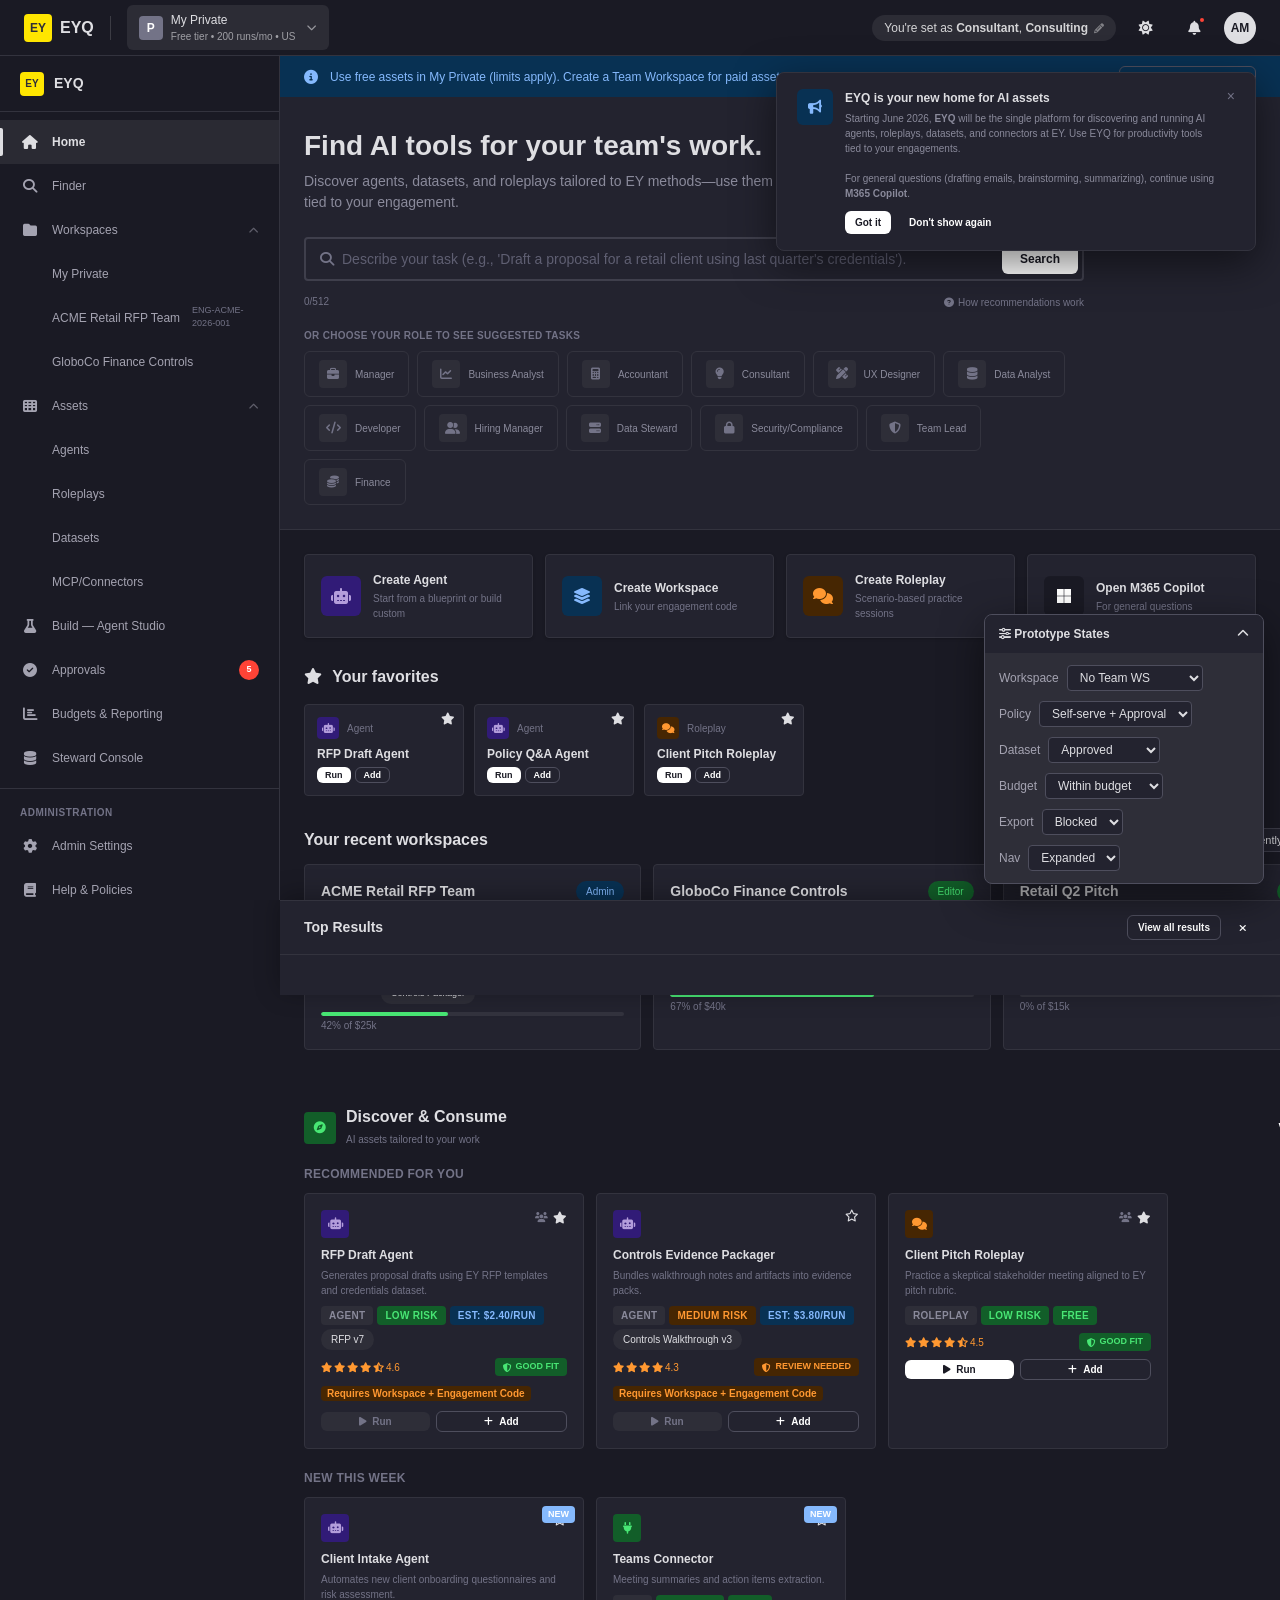
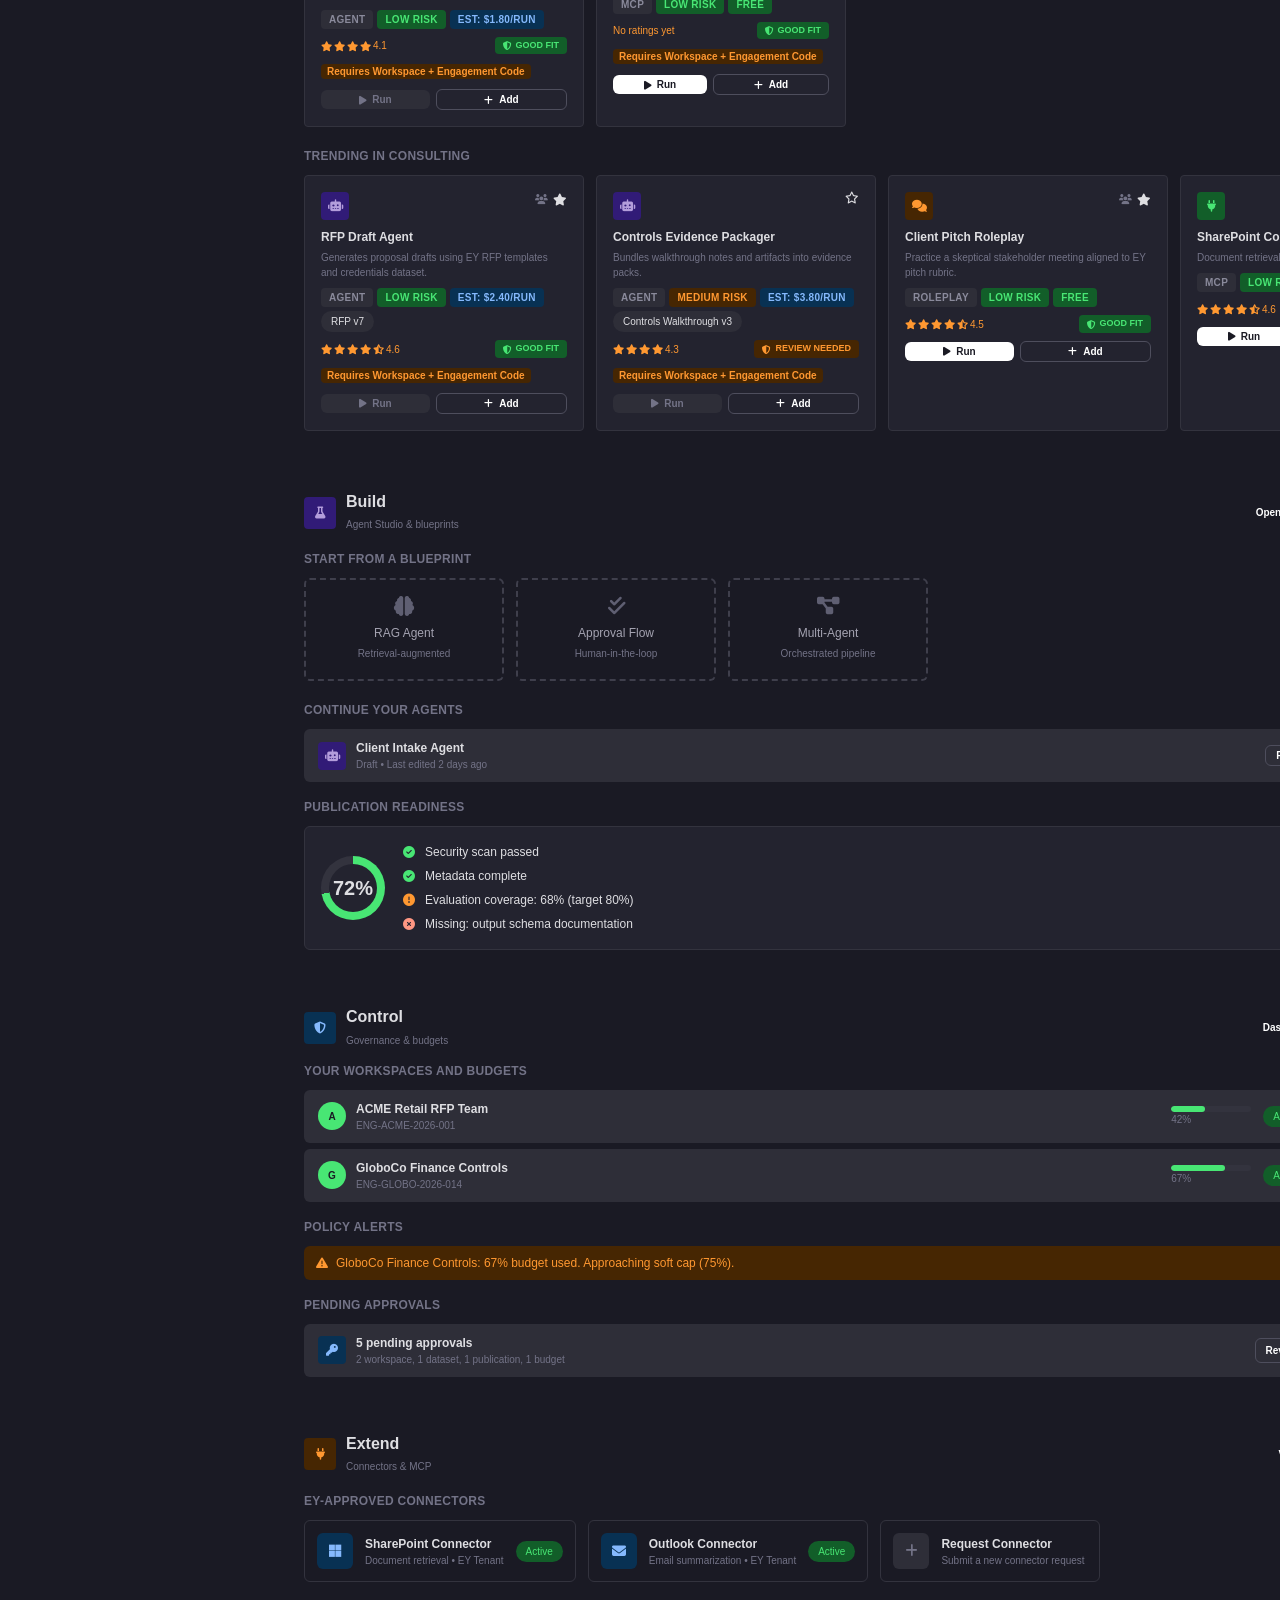
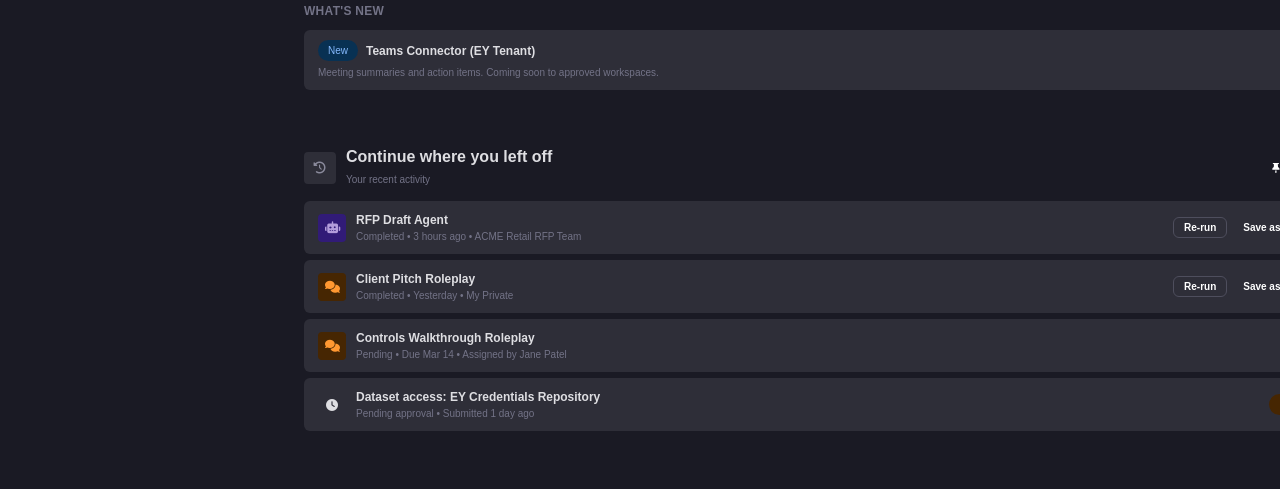
==== index.html @ 8a5ad0b2 "Add EYQ announcement toast: AI assets in EYQ, generic questions in Copilot Co-authored-by: factory-d" ====
<!DOCTYPE html>
<html lang="en">
<head>
  <meta charset="UTF-8">
  <meta name="viewport" content="width=device-width, initial-scale=1.0">
  <title>EYQ — Workspaces, Agent Studio & AI Assets Marketplace</title>
  <link rel="stylesheet" href="styles.css">
  <link rel="stylesheet" href="https://cdnjs.cloudflare.com/ajax/libs/font-awesome/6.5.1/css/all.min.css">
</head>
<body class="motif-theme-dark">

<!-- Header -->
<header class="top-bar">
  <div class="top-bar-left">
    <button class="notif-btn" style="display:none" id="hamburger-btn" onclick="document.querySelector('.left-nav').classList.toggle('mobile-open')"><i class="fas fa-bars"></i></button>
    <a href="index.html" class="logo"><span class="logo-mark">EY</span> EYQ</a>
    <div class="divider-v"></div>
    <div class="ws-switcher ws-private" onclick="toggleWorkspaceDropdown(event)">
      <div class="ws-switcher-icon">P</div>
      <div><div class="ws-switcher-label">My Private</div><div class="ws-switcher-meta">Free tier &bull; 200 runs/mo</div></div>
      <span class="ws-switcher-arrow"><i class="fas fa-chevron-down"></i></span>
    </div>
    <div class="ws-dropdown hidden"></div>
  </div>
  <div class="top-bar-right">
    <div class="role-chip-bar" onclick="openModal('role-edit-modal')">
      <span>You're set as <strong>Consultant</strong>, <strong>Consulting</strong></span>
      <i class="fas fa-pencil-alt"></i>
    </div>
    <button class="notif-btn" id="theme-toggle-btn" onclick="toggleTheme()" title="Toggle theme"><i class="fas fa-sun"></i></button>
    <a href="approvals.html" class="notif-btn" title="Approvals"><i class="fas fa-bell"></i><span class="notif-dot"></span></a>
    <div class="avatar">AM</div>
  </div>
</header>

<!-- Left Navigation -->
<nav class="left-nav" role="navigation" aria-label="Main navigation"></nav>

<!-- Main Content -->
<main class="app-content">
  <div id="banner-area"></div>

  <!-- Hero -->
  <section class="hero">
    <div class="hero-inner">
      <h1>Find AI tools for your team's work.</h1>
      <p>Discover agents, datasets, and roleplays tailored to EY methods—use them in a governed workspace tied to your engagement.</p>

      <!-- Inline Finder Wrapper -->
      <div class="finder-wrapper" style="margin-top:24px;max-width:780px">
        <!-- Search Input -->
        <div class="search-input-wrap" id="finder-input-wrap">
          <i class="fas fa-search" style="color:var(--ey-gray-500)"></i>
          <input class="search-input" id="finder-input" placeholder="Describe your task (e.g., 'Draft a proposal for a retail client using last quarter's credentials')." maxlength="512" oninput="updateFinderCharCount()">
          <button class="search-submit" onclick="submitFinderSearch()">Search</button>
        </div>
        <div style="display:flex;align-items:center;justify-content:space-between;margin-top:6px">
          <div class="char-counter"><span id="finder-char-count">0</span>/512</div>
          <div style="position:relative">
            <span class="search-helper" style="font-size:var(--font-size-10);color:var(--ey-gray-500);cursor:pointer;display:inline-flex;align-items:center;gap:4px" onclick="document.getElementById('rec-popover').classList.toggle('hidden')"><i class="fas fa-question-circle"></i> How recommendations work</span>
            <div id="rec-popover" class="hidden" style="position:absolute;bottom:calc(100% + 8px);right:0;background:var(--modal-bg);border:1px solid var(--card-border);border-radius:var(--radius-lg);padding:16px;width:320px;box-shadow:var(--shadow-xl);z-index:50">
              <ul style="list-style:none;padding:0">
                <li style="padding:6px 0;font-size:var(--font-size-12);color:var(--ey-gray-700);display:flex;gap:8px"><i class="fas fa-database" style="color:var(--ey-blue);margin-top:2px"></i> Searches across agents, roleplays, datasets, and MCP connectors.</li>
                <li style="padding:6px 0;font-size:var(--font-size-12);color:var(--ey-gray-700);display:flex;gap:8px"><i class="fas fa-sort-amount-down" style="color:var(--ey-blue);margin-top:2px"></i> Ranks by role, service line, tasks, and governance fit.</li>
                <li style="padding:6px 0;font-size:var(--font-size-12);color:var(--ey-gray-700);display:flex;gap:8px"><i class="fas fa-robot" style="color:var(--ey-blue);margin-top:2px"></i> For general questions, suggests M365 Copilot.</li>
              </ul>
            </div>
          </div>
        </div>

        <!-- Role Cards (mini, inline) -->
        <div style="margin-top:16px">
          <div style="font-size:var(--font-size-10);font-weight:600;color:var(--ey-gray-500);text-transform:uppercase;letter-spacing:0.3px;margin-bottom:8px">Or choose your role to see suggested tasks</div>
          <div class="mini-role-grid" id="mini-role-grid"></div>
        </div>

        <!-- Task Chips (appear when role selected) -->
        <div id="finder-tasks-area" class="hidden" style="margin-top:14px">
          <div style="display:flex;align-items:center;justify-content:space-between;margin-bottom:8px">
            <div style="font-size:var(--font-size-10);font-weight:600;color:var(--ey-gray-500);text-transform:uppercase;letter-spacing:0.3px">Suggested tasks <span id="finder-role-label" style="color:var(--text-primary);text-transform:none"></span></div>
            <button class="btn btn-ghost btn-sm" style="font-size:10px;padding:2px 8px" onclick="clearFinderRole()"><i class="fas fa-times"></i> Clear role</button>
          </div>
          <div class="task-chips" id="finder-task-chips"></div>
          <div style="margin-top:10px;display:flex;align-items:center;gap:8px">
            <button class="btn btn-primary btn-sm" onclick="submitFinderSearch()"><i class="fas fa-search"></i> See results</button>
            <span class="text-xs text-muted" id="finder-task-count">Select tasks to refine results</span>
          </div>
        </div>
      </div>
    </div>
  </section>

  <div class="page-container">
    <!-- Quick Actions -->
    <div class="section-block">
      <div class="quick-actions">
        <div class="qa-card" onclick="navigateTo('agent-studio.html')"><div class="qa-icon agent"><i class="fas fa-robot"></i></div><div class="qa-text"><h4>Create Agent</h4><p>Start from a blueprint or build custom</p></div></div>
        <div class="qa-card" onclick="openWorkspaceModal()"><div class="qa-icon workspace"><i class="fas fa-layer-group"></i></div><div class="qa-text"><h4>Create Workspace</h4><p>Link your engagement code</p></div></div>
        <div class="qa-card" onclick="alert('Roleplay creator opening...')"><div class="qa-icon roleplay"><i class="fas fa-comments"></i></div><div class="qa-text"><h4>Create Roleplay</h4><p>Scenario-based practice sessions</p></div></div>
        <div class="qa-card" onclick="alert('Opening M365 Copilot chat...')"><div class="qa-icon copilot"><i class="fab fa-microsoft"></i></div><div class="qa-text"><h4>Open M365 Copilot</h4><p>For general questions</p></div></div>
      </div>
    </div>

    <!-- Favorites Rail -->
    <div class="section-block">
      <div class="section-header">
        <div class="section-title"><h3><i class="fas fa-star" style="color:var(--text-primary);margin-right:6px"></i> Your favorites</h3></div>
      </div>
      <div class="favorites-rail" id="favorites-rail"></div>
    </div>

    <div class="dashboard-grid">
      <div class="dashboard-main">

        <!-- Your Recent Workspaces -->
        <div class="section-block">
          <div class="section-header">
            <div class="section-title"><h3>Your recent workspaces</h3></div>
            <div style="display:flex;align-items:center;gap:8px">
              <select class="form-select" style="width:auto;padding:4px 8px;font-size:0.786rem" id="ws-sort" onchange="renderWorkspaceTiles()">
                <option value="recent">Most recently active</option>
                <option value="name">Name</option>
                <option value="budget">Budget used</option>
              </select>
            </div>
          </div>
          <div class="ws-tiles" id="ws-tiles"></div>
        </div>

        <!-- Discover & Consume -->
        <div class="section-block">
          <div class="section-header">
            <div class="section-title"><div class="section-icon discover"><i class="fas fa-compass"></i></div><div><h3>Discover & Consume</h3><span class="text-xs text-muted">AI assets tailored to your work</span></div></div>
            <a href="finder.html" class="btn btn-ghost btn-sm">View all <i class="fas fa-arrow-right"></i></a>
          </div>
          <div class="section-sub">Recommended for you</div>
          <div class="card-row" id="recommended-row"></div>
          <div class="section-sub">New this week</div>
          <div class="card-row" id="new-row"></div>
          <div class="section-sub">Trending in Consulting</div>
          <div class="card-row" id="trending-row"></div>
        </div>

        <!-- Build (Agent Studio) -->
        <div class="section-block">
          <div class="section-header">
            <div class="section-title"><div class="section-icon build"><i class="fas fa-flask"></i></div><div><h3>Build</h3><span class="text-xs text-muted">Agent Studio & blueprints</span></div></div>
            <a href="agent-studio.html" class="btn btn-ghost btn-sm">Open Studio <i class="fas fa-arrow-right"></i></a>
          </div>
          <div class="section-sub">Start from a blueprint</div>
          <div class="card-row">
            <div class="blueprint-card" onclick="navigateTo('agent-studio.html')"><i class="fas fa-brain"></i><p>RAG Agent</p><span class="text-xs text-muted">Retrieval-augmented</span></div>
            <div class="blueprint-card" onclick="navigateTo('agent-studio.html')"><i class="fas fa-check-double"></i><p>Approval Flow</p><span class="text-xs text-muted">Human-in-the-loop</span></div>
            <div class="blueprint-card" onclick="navigateTo('agent-studio.html')"><i class="fas fa-project-diagram"></i><p>Multi-Agent</p><span class="text-xs text-muted">Orchestrated pipeline</span></div>
          </div>
          <div class="section-sub">Continue your agents</div>
          <div style="display:flex;flex-direction:column;gap:8px">
            <div style="display:flex;align-items:center;justify-content:space-between;padding:10px 14px;background:var(--chip-bg);border-radius:var(--radius-md)"><div style="display:flex;align-items:center;gap:10px"><div class="asset-type-icon agent"><i class="fas fa-robot"></i></div><div><div style="font-weight:600;font-size:0.857rem">Client Intake Agent</div><div class="text-xs text-muted">Draft &bull; Last edited 2 days ago</div></div></div><button class="btn btn-sm btn-secondary" onclick="navigateTo('agent-studio.html')">Resume</button></div>
          </div>
          <div class="section-sub" style="margin-top:16px">Publication Readiness</div>
          <div class="readiness-score">
            <div class="readiness-ring" style="background:conic-gradient(var(--ey-green) 0% 72%, var(--card-border) 72% 100%)"><span style="background:var(--card-bg);width:48px;height:48px;border-radius:50%;display:flex;align-items:center;justify-content:center">72%</span></div>
            <div class="readiness-items">
              <div class="readiness-item"><i class="fas fa-check-circle"></i> Security scan passed</div>
              <div class="readiness-item"><i class="fas fa-check-circle"></i> Metadata complete</div>
              <div class="readiness-item"><i class="fas fa-exclamation-circle"></i> Evaluation coverage: 68% (target 80%)</div>
              <div class="readiness-item"><i class="fas fa-times-circle"></i> Missing: output schema documentation</div>
            </div>
          </div>
        </div>

        <!-- Control (Governance) -->
        <div class="section-block">
          <div class="section-header">
            <div class="section-title"><div class="section-icon control"><i class="fas fa-shield-alt"></i></div><div><h3>Control</h3><span class="text-xs text-muted">Governance & budgets</span></div></div>
            <a href="budgets.html" class="btn btn-ghost btn-sm">Dashboard <i class="fas fa-arrow-right"></i></a>
          </div>
          <div id="control-section"></div>
        </div>

        <!-- Extend (Connectors/MCP) -->
        <div class="section-block">
          <div class="section-header">
            <div class="section-title"><div class="section-icon extend"><i class="fas fa-plug"></i></div><div><h3>Extend</h3><span class="text-xs text-muted">Connectors & MCP</span></div></div>
            <button class="btn btn-ghost btn-sm">View all <i class="fas fa-arrow-right"></i></button>
          </div>
          <div class="section-sub">EY-approved connectors</div>
          <div class="card-row">
            <div class="connector-card" onclick="navigateToAsset('sharepoint')"><div class="connector-icon"><i class="fab fa-microsoft"></i></div><div class="connector-info"><h4>SharePoint Connector</h4><p>Document retrieval &bull; EY Tenant</p></div><span class="chip chip-green">Active</span></div>
            <div class="connector-card" onclick="navigateToAsset('outlook')"><div class="connector-icon"><i class="fas fa-envelope"></i></div><div class="connector-info"><h4>Outlook Connector</h4><p>Email summarization &bull; EY Tenant</p></div><span class="chip chip-green">Active</span></div>
            <div class="connector-card"><div class="connector-icon" style="background:var(--chip-bg);color:var(--ey-gray-500)"><i class="fas fa-plus"></i></div><div class="connector-info"><h4>Request Connector</h4><p>Submit a new connector request</p></div></div>
          </div>
          <div class="section-sub">What's new</div>
          <div style="padding:10px 14px;background:var(--chip-bg);border-radius:var(--radius-md);font-size:0.857rem"><div style="display:flex;align-items:center;gap:8px;margin-bottom:4px"><span class="chip chip-blue">New</span><strong>Teams Connector (EY Tenant)</strong></div><p class="text-xs text-muted">Meeting summaries and action items. Coming soon to approved workspaces.</p></div>
        </div>

        <!-- Continue Where You Left Off -->
        <div class="section-block">
          <div class="section-header">
            <div class="section-title"><div class="section-icon history"><i class="fas fa-history"></i></div><div><h3>Continue where you left off</h3><span class="text-xs text-muted">Your recent activity</span></div></div>
            <div style="display:flex;gap:6px"><button class="btn btn-ghost btn-sm" onclick="alert('Pinned')"><i class="fas fa-thumbtack"></i></button><button class="btn btn-ghost btn-sm" onclick="alert('History cleared')">Clear</button></div>
          </div>
          <div id="continue-section"></div>
        </div>
      </div>

      <!-- Right Rail -->
      <aside class="right-rail">
        <div class="card">
          <div class="card-header"><h3><i class="fas fa-tasks" style="margin-right:6px;color:var(--ey-blue)"></i> Approvals & To-dos</h3><a href="approvals.html" class="btn btn-ghost btn-sm">View all</a></div>
          <div class="card-body" id="rail-approvals"></div>
        </div>
        <div class="card">
          <div class="card-header"><h3><i class="fas fa-chart-line" style="margin-right:6px;color:var(--ey-green)"></i> Budget & Spend</h3><a href="budgets.html" class="btn btn-ghost btn-sm">Details</a></div>
          <div class="card-body" id="budget-widget"></div>
        </div>
        <div class="card" id="migration-banner">
          <div class="card-body" style="background:var(--badge-warning-bg);border-radius:var(--radius-md)">
            <div style="display:flex;align-items:start;gap:10px"><i class="fas fa-exclamation-triangle" style="color:var(--ey-orange);margin-top:2px"></i><div><div style="font-weight:600;font-size:0.857rem;color:var(--ey-orange)">Legacy Workspace Migration</div><p class="text-sm" style="margin-top:4px">Standard workspaces will require an engagement code by June 30, 2026. Free usage will end.</p><button class="btn btn-sm btn-secondary" style="margin-top:8px" onclick="openWorkspaceModal()">Add Engagement Code</button></div></div>
          </div>
        </div>
        <div class="card" id="roi-widget">
          <div class="card-header"><h3><i class="fas fa-tachometer-alt" style="margin-right:6px;color:var(--ey-purple)"></i> Manager ROI Overview</h3></div>
          <div class="card-body">
            <div style="display:grid;grid-template-columns:1fr 1fr;gap:8px;margin-bottom:8px">
              <div class="stat-box" style="padding:8px"><div class="stat-value" style="font-size:1.14rem">142h</div><div class="stat-label">Time Saved</div></div>
              <div class="stat-box" style="padding:8px"><div class="stat-value" style="font-size:1.14rem">$10.5k</div><div class="stat-label">Total Spend</div></div>
            </div>
            <div style="font-size:0.786rem;color:var(--ey-green);display:flex;align-items:center;gap:4px"><i class="fas fa-arrow-up"></i> 13.5x ROI (time saved vs spend)</div>
          </div>
        </div>
      </aside>
    </div>
  </div>
</main>

<!-- Results Tray (bottom-docked drawer) -->
<div class="results-tray" id="results-tray">
  <div class="results-tray-header">
    <div><strong>Top Results</strong> <span class="text-sm text-muted" id="tray-count"></span></div>
    <div style="display:flex;gap:8px">
      <a href="finder.html" class="btn btn-sm btn-secondary">View all results</a>
      <button class="btn btn-sm btn-ghost" onclick="closeResultsTray()"><i class="fas fa-times"></i></button>
    </div>
  </div>
  <div class="results-tray-body">
    <div id="copilot-cta" class="hidden" style="padding:10px 14px;background:var(--badge-info-bg);border-radius:var(--radius-md);margin-bottom:12px;display:flex;align-items:center;gap:10px;font-size:0.857rem;color:var(--ey-blue)">
      <i class="fab fa-microsoft"></i> This looks like a general question. <a href="#" onclick="event.preventDefault();alert('Opening M365 Copilot...')"><strong>Try M365 Copilot chat</strong></a> — we still found some relevant assets below.
    </div>
    <div class="results-tray-cards" id="tray-results"></div>
  </div>
</div>

<!-- Workspace Creation Modal -->
<div class="modal-overlay" id="ws-create-modal">
  <div class="modal">
    <div class="modal-header"><h2>Create Team Workspace</h2><button class="modal-close" onclick="closeModal('ws-create-modal')">&times;</button></div>
    <div class="stepper"><div class="step active"><span class="step-num">1</span> Basics</div><div class="step-connector"></div><div class="step"><span class="step-num">2</span> Engagement Code</div><div class="step-connector"></div><div class="step"><span class="step-num">3</span> Members & Assets</div><div class="step-connector"></div><div class="step"><span class="step-num">4</span> Budgets & Policies</div></div>
    <div class="modal-body" id="ws-create-body"></div>
    <div class="modal-footer" id="ws-create-footer"></div>
  </div>
</div>

<!-- Run Panel -->
<div class="run-panel-overlay" id="run-panel" onclick="if(event.target===this)closeModal('run-panel')">
  <div class="run-panel"><div class="run-panel-header"><h3>Run Asset</h3><button class="modal-close" onclick="closeModal('run-panel')">&times;</button></div><div class="run-panel-body" id="run-panel-body"></div><div class="run-panel-footer" id="run-panel-footer"></div></div>
</div>

<!-- Role-Task Profile Modal -->
<div class="modal-overlay" id="role-edit-modal">
  <div class="modal" style="max-width:480px">
    <div class="modal-header"><h2>Role-Task Profile</h2><button class="modal-close" onclick="closeModal('role-edit-modal')">&times;</button></div>
    <div class="modal-body">
      <div class="form-group"><label>Role</label><select class="form-select" id="profile-role" onchange="updateProfileTasks()">
        <option>Consultant</option><option>Business Analyst</option><option>Accountant</option><option>Delivery Manager</option><option>Engagement Manager</option><option>UX Designer</option><option>Manager</option><option>Data Analyst</option><option>Hiring Manager</option><option>Developer</option>
      </select></div>
      <div class="form-group"><label>Service Line</label><select class="form-select" id="profile-sl">
        <option>Consulting</option><option>Fabric</option><option>Assurance</option><option>Tax</option><option>Strategy and Transactions</option><option>Internal Functions</option>
      </select></div>
      <div class="form-group"><label>Top Tasks (select 3-5)</label><div class="wizard-chips" id="profile-tasks"></div><div class="form-help">These pre-seed Finder chips and personalize recommendations.</div></div>
    </div>
    <div class="modal-footer"><div></div><button class="btn btn-primary" onclick="saveProfile()">Save Profile</button></div>
  </div>
</div>

<!-- State Switcher -->
<div class="state-switcher">
  <div class="state-switcher-header" onclick="toggleStateSwitcher()"><span><i class="fas fa-sliders-h"></i> Prototype States</span><i class="fas fa-chevron-up"></i></div>
  <div class="state-switcher-body"></div>
</div>

<script src="app.js"></script>
<script>
const FINDER_ROLES = [
  { id: 'manager', name: 'Manager', icon: 'fa-briefcase' },
  { id: 'analyst', name: 'Business Analyst', icon: 'fa-chart-line' },
  { id: 'accountant', name: 'Accountant', icon: 'fa-calculator' },
  { id: 'consultant', name: 'Consultant', icon: 'fa-lightbulb' },
  { id: 'ux', name: 'UX Designer', icon: 'fa-pen-ruler' },
  { id: 'data-analyst', name: 'Data Analyst', icon: 'fa-database' },
  { id: 'developer', name: 'Developer', icon: 'fa-code' },
  { id: 'hiring', name: 'Hiring Manager', icon: 'fa-user-friends' },
  { id: 'steward', name: 'Data Steward', icon: 'fa-server' },
  { id: 'security', name: 'Security/Compliance', icon: 'fa-lock' },
  { id: 'team-lead', name: 'Team Lead', icon: 'fa-shield-alt' },
  { id: 'finance', name: 'Finance', icon: 'fa-coins' }
];
const FINDER_TASKS = {
  'manager': ['Create workspace', 'Set budgets/caps', 'Approve access', 'Assign roleplays', 'Review spend', 'Team analytics'],
  'analyst': ['Summarize docs', 'Draft client deck', 'Extract tables', 'Create workspace', 'Data visualization', 'Policy Q&A'],
  'accountant': ['Import trial balance', 'Tie out figures', 'Policy Q&A', 'Create evidence package', 'Reconciliation check', 'Audit prep'],
  'consultant': ['Draft proposal', 'Compile credentials', 'Summarize client materials', 'Request dataset access', 'Client pitch prep', 'Research analysis'],
  'ux': ['Synthesize research notes', 'Generate personas', 'Draft wireframe copy', 'Stakeholder interview roleplay', 'Usability testing', 'Design review'],
  'data-analyst': ['Connect dataset', 'Build RAG agent', 'Run structured extraction', 'Test in sandbox', 'Data profiling', 'Create pipeline'],
  'developer': ['Start from blueprint', 'Debug agent', 'Request connector', 'Publish to marketplace', 'API integration', 'Test agent'],
  'hiring': ['Draft JD', 'Interview roleplay', 'Screen candidates', 'Create hiring workspace', 'Onboarding prep', 'Salary benchmarking'],
  'steward': ['Review data requests', 'Monitor query volumes', 'Investigate violations', 'Approve dataset access', 'Set data policies', 'Audit trail'],
  'security': ['Security assessment', 'Compliance review', 'Risk analysis', 'Policy audit', 'Access control review', 'Incident investigation'],
  'team-lead': ['Manage members', 'Review budgets', 'Assign tasks', 'Approve requests', 'Run reports', 'Set policies'],
  'finance': ['Budget analysis', 'Procurement review', 'Cost optimization', 'Vendor assessment', 'Financial reporting', 'Spend analytics']
};
let finderSelectedRole = null;
let finderSelectedTasks = [];

function renderMiniRoleGrid() {
  const grid = $('#mini-role-grid');
  if (!grid) return;
  grid.innerHTML = FINDER_ROLES.map(r => `
    <div class="mini-role-card ${finderSelectedRole === r.id ? 'selected' : ''}" onclick="selectFinderRole('${r.id}')">
      <div class="mini-role-icon"><i class="fas ${r.icon}"></i></div>
      <span class="mini-role-name">${r.name}</span>
    </div>`).join('');
}

function selectFinderRole(roleId) {
  if (finderSelectedRole === roleId) { clearFinderRole(); return; }
  finderSelectedRole = roleId;
  finderSelectedTasks = [];
  renderMiniRoleGrid();
  renderFinderTasks();
  show($('#finder-tasks-area'));
}

function clearFinderRole() {
  finderSelectedRole = null;
  finderSelectedTasks = [];
  renderMiniRoleGrid();
  hide($('#finder-tasks-area'));
}

function renderFinderTasks() {
  const container = $('#finder-task-chips');
  const label = $('#finder-role-label');
  if (!container) return;
  const role = FINDER_ROLES.find(r => r.id === finderSelectedRole);
  if (label) label.textContent = role ? `for ${role.name}` : '';
  const tasks = FINDER_TASKS[finderSelectedRole] || [];
  container.innerHTML = tasks.map(t => `<div class="task-chip ${finderSelectedTasks.includes(t) ? 'selected' : ''}" onclick="toggleFinderTask(this,'${t}')">${t}</div>`).join('');
  updateFinderTaskCount();
}

function toggleFinderTask(el, task) {
  const idx = finderSelectedTasks.indexOf(task);
  if (idx >= 0) finderSelectedTasks.splice(idx, 1);
  else finderSelectedTasks.push(task);
  el.classList.toggle('selected');
  updateFinderTaskCount();
}

function updateFinderTaskCount() {
  const counter = $('#finder-task-count');
  if (counter) counter.textContent = finderSelectedTasks.length > 0 ? `${finderSelectedTasks.length} task(s) selected` : 'Select tasks to refine results';
}

function updateFinderCharCount() {
  const input = $('#finder-input');
  const counter = $('#finder-char-count');
  if (input && counter) counter.textContent = input.value.length;
}

function submitFinderSearch() {
  const query = $('#finder-input')?.value.trim();
  const hasRole = finderSelectedRole !== null;
  const hasTasks = finderSelectedTasks.length > 0;
  if (!query && !hasRole && !hasTasks) return;

  const tray = $('#results-tray');
  const trayResults = $('#tray-results');
  const trayCount = $('#tray-count');
  const copilotCta = $('#copilot-cta');

  const isGeneric = query && (query.length < 20 || /what is|how do|explain|help me/i.test(query));
  if (isGeneric && copilotCta) show(copilotCta);
  else if (copilotCta) hide(copilotCta);

  const results = getAllAssets().slice(0, 4);
  if (trayResults) trayResults.innerHTML = results.map(a => renderAssetCard(a, true)).join('');
  if (trayCount) trayCount.textContent = `(${getAllAssets().length} total)`;
  if (tray) tray.classList.add('open');
}

function closeResultsTray() {
  const tray = $('#results-tray');
  if (tray) tray.classList.remove('open');
}

function renderFavoritesRail() {
  const rail = $('#favorites-rail');
  if (!rail) return;
  const favAssets = getAllAssets().filter(a => isFavorite(a.id));
  if (!favAssets.length) { rail.innerHTML = '<p class="text-sm text-muted">Star assets to add them here.</p>'; return; }
  rail.innerHTML = favAssets.map(a => `
    <div class="fav-card" onclick="navigateToAsset('${a.id}')">
      <i class="fas fa-star fav-star" onclick="event.stopPropagation();toggleFavorite('${a.id}')"></i>
      <div style="display:flex;align-items:center;gap:8px;margin-bottom:6px">
        <div class="asset-type-icon ${typeClass(a.type)}" style="width:22px;height:22px;font-size:10px"><i class="fas ${typeIcon(a.type)}"></i></div>
        <span class="text-xs" style="color:var(--ey-gray-500)">${a.type}</span>
      </div>
      <div style="font-weight:600;font-size:0.857rem;margin-bottom:4px">${a.name}</div>
      <div style="display:flex;gap:4px">
        <button class="btn btn-primary btn-sm" style="font-size:9px;padding:2px 8px" onclick="event.stopPropagation();handleRun('${a.id}')">Run</button>
        <button class="btn btn-secondary btn-sm" style="font-size:9px;padding:2px 8px" onclick="event.stopPropagation();handleAddToWorkspace('${a.id}')">Add</button>
      </div>
    </div>`).join('');
}

function renderWorkspaceTiles() {
  const container = $('#ws-tiles');
  if (!container) return;
  let wsList = [WORKSPACES.acme, WORKSPACES.globo, WORKSPACES.retail];
  const sort = $('#ws-sort')?.value || 'recent';
  if (sort === 'name') wsList.sort((a,b) => a.name.localeCompare(b.name));
  else if (sort === 'budget') wsList.sort((a,b) => (b.pct||0) - (a.pct||0));
  container.innerHTML = wsList.map(ws => {
    const rolePill = ws.role ? `<span class="chip chip-${ws.role==='Admin'?'blue':ws.role==='Editor'?'green':'default'}">${ws.role}</span>` : '';
    const avatars = (ws.participants||[]).slice(0,3).map(p => `<div class="avatar" title="${p.n}">${p.i}</div>`).join('');
    const extraCount = (ws.participants||[]).length > 3 ? `<div class="avatar" style="background:var(--chip-bg);color:var(--ey-gray-500);font-size:8px">+${ws.participants.length - 3}</div>` : '';
    const agentChips = (ws.agents||[]).slice(0,3).map(a => `<span class="chip chip-default" style="font-size:9px">${a}</span>`).join('');
    const budgetBar = ws.budget ? `<div class="ws-tile-budget"><div class="progress-bar" style="height:4px"><div class="progress-fill ${ws.pct > 75 ? 'orange' : 'green'}" style="width:${ws.pct}%"></div></div><div class="text-xs text-muted" style="margin-top:2px">${ws.pct}% of $${(ws.budget/1000).toFixed(0)}k</div></div>` : '';
    return `<div class="ws-tile" onclick="switchWorkspace('${ws.id}')">
      <div class="ws-tile-header"><div class="ws-tile-name">${ws.name}</div>${rolePill}</div>
      <div class="ws-tile-desc">${ws.desc || ''}</div>
      <div class="ws-tile-meta">
        <span class="chip chip-${ws.status==='approved'?'green':'orange'}" style="font-size:9px">${ws.engCode}</span>
        <span class="text-xs text-muted"><i class="fas fa-clock"></i> ${ws.lastActivity || 'N/A'}</span>
      </div>
      <div style="display:flex;align-items:center;justify-content:space-between">
        <div class="ws-tile-avatars">${avatars}${extraCount}</div>
        <div class="ws-tile-agents">${agentChips}</div>
      </div>
      ${budgetBar}
    </div>`;
  }).join('');
}

function renderControlSection() {
  const container = $('#control-section');
  if (!container) return;
  const wsList = [WORKSPACES.acme, WORKSPACES.globo];
  container.innerHTML = `
    <div class="section-sub">Your workspaces and budgets</div>
    ${wsList.map(ws => `<div style="display:flex;align-items:center;justify-content:space-between;padding:10px 14px;background:var(--chip-bg);border-radius:var(--radius-md);margin-bottom:6px">
      <div style="display:flex;align-items:center;gap:10px"><div class="avatar" style="width:28px;height:28px;background:var(--ey-green);color:#1A1A24;font-size:10px">${ws.icon}</div><div><div style="font-weight:600;font-size:0.857rem">${ws.name}</div><div class="text-xs text-muted">${ws.engCode}</div></div></div>
      <div style="display:flex;align-items:center;gap:12px"><div style="width:80px"><div class="progress-bar" style="height:6px"><div class="progress-fill ${ws.pct>75?'orange':'green'}" style="width:${ws.pct}%"></div></div><div class="text-xs text-muted">${ws.pct}%</div></div><span class="chip chip-green">Approved</span></div>
    </div>`).join('')}
    <div class="section-sub">Policy alerts</div>
    <div style="display:flex;align-items:center;gap:8px;padding:8px 12px;background:var(--badge-warning-bg);border-radius:var(--radius-md);font-size:0.857rem;color:var(--ey-orange);margin-bottom:6px"><i class="fas fa-exclamation-triangle"></i> GloboCo Finance Controls: 67% budget used. Approaching soft cap (75%).</div>
    <div class="section-sub">Pending approvals</div>
    <div style="display:flex;align-items:center;justify-content:space-between;padding:10px 14px;background:var(--chip-bg);border-radius:var(--radius-md)"><div style="display:flex;align-items:center;gap:10px"><div class="approval-icon access"><i class="fas fa-key"></i></div><div><div style="font-weight:600;font-size:0.857rem">5 pending approvals</div><div class="text-xs text-muted">2 workspace, 1 dataset, 1 publication, 1 budget</div></div></div><a href="approvals.html" class="btn btn-sm btn-secondary">Review <i class="fas fa-arrow-right"></i></a></div>`;
}

function renderContinueSection() {
  const container = $('#continue-section');
  if (!container) return;
  const items = [
    { icon: 'fa-robot', cls: 'agent', name: 'RFP Draft Agent', meta: 'Completed \u2022 3 hours ago \u2022 ACME Retail RFP Team', actions: 'rerun', id: 'rfp-draft', locked: false },
    { icon: 'fa-comments', cls: 'roleplay', name: 'Client Pitch Roleplay', meta: 'Completed \u2022 Yesterday \u2022 My Private', actions: 'rerun', id: 'client-pitch', locked: false },
    { icon: 'fa-comments', cls: 'roleplay', name: 'Controls Walkthrough Roleplay', meta: 'Pending \u2022 Due Mar 14 \u2022 Assigned by Jane Patel', actions: 'start', id: 'controls-walkthrough', locked: isPendingWorkspace() },
    { icon: 'fa-clock', cls: 'access', name: 'Dataset access: EY Credentials Repository', meta: 'Pending approval \u2022 Submitted 1 day ago', actions: 'status', locked: false }
  ];
  container.innerHTML = items.map(item => {
    const lockIcon = item.locked ? '<i class="fas fa-lock" style="color:var(--ey-orange);margin-right:4px" title="Workspace pending approval"></i>' : '';
    let actionHtml = '';
    if (item.actions === 'rerun') actionHtml = `<button class="btn btn-sm btn-secondary" onclick="handleRun('${item.id}')">Re-run</button><button class="btn btn-sm btn-ghost">Save as Recipe</button>`;
    else if (item.actions === 'start') actionHtml = `<button class="btn btn-sm btn-primary" ${item.locked?'disabled':''} onclick="handleRun('${item.id}')">${lockIcon}Start</button>`;
    else actionHtml = '<span class="chip chip-orange">Pending</span>';
    return `<div style="display:flex;align-items:center;justify-content:space-between;padding:10px 14px;background:var(--chip-bg);border-radius:var(--radius-md);margin-bottom:6px">
      <div style="display:flex;align-items:center;gap:10px"><div class="asset-type-icon ${item.cls}"><i class="fas ${item.icon}"></i></div><div><div style="font-weight:600;font-size:0.857rem">${item.name}</div><div class="text-xs text-muted">${item.meta}</div></div></div>
      <div style="display:flex;gap:6px">${actionHtml}</div>
    </div>`;
  }).join('');
}

function renderRailApprovals() {
  const container = $('#rail-approvals');
  if (!container) return;
  container.innerHTML = `
    <div style="display:flex;align-items:start;gap:10px;padding:10px 0;border-bottom:1px solid var(--card-border)">
      <div class="approval-icon access"><i class="fas fa-key"></i></div>
      <div style="flex:1"><p style="font-size:0.857rem"><strong>Sarah Kim</strong> requests access to ACME workspace</p><div class="text-xs text-muted">2 hours ago</div><div style="display:flex;gap:4px;margin-top:6px"><button class="btn btn-sm btn-primary" onclick="alert('Approved')">Approve</button><button class="btn btn-sm btn-secondary" onclick="alert('Denied')">Deny</button></div></div>
    </div>
    <div style="display:flex;align-items:start;gap:10px;padding:10px 0;border-bottom:1px solid var(--card-border)">
      <div class="approval-icon dataset"><i class="fas fa-database"></i></div>
      <div style="flex:1"><p style="font-size:0.857rem"><strong>Dataset approval</strong>: Credentials Repo for Controls team</p><div class="text-xs text-muted">1 day ago</div><div style="display:flex;gap:4px;margin-top:6px"><button class="btn btn-sm btn-primary" onclick="alert('Approved')">Approve</button><button class="btn btn-sm btn-secondary" onclick="alert('Denied')">Deny</button></div></div>
    </div>
    <div style="display:flex;align-items:start;gap:10px;padding:10px 0">
      <div class="approval-icon budget"><i class="fas fa-dollar-sign"></i></div>
      <div style="flex:1"><p style="font-size:0.857rem"><strong>Budget override</strong>: GloboCo approaching hard cap</p><div class="text-xs text-muted">3 hours ago</div><div style="display:flex;gap:4px;margin-top:6px"><button class="btn btn-sm btn-primary" onclick="alert('Override approved')">Override</button><button class="btn btn-sm btn-secondary" onclick="alert('Dismissed')">Dismiss</button></div></div>
    </div>`;
}

function renderBudgetWidget() {
  const widget = $('#budget-widget');
  if (!widget) return;
  if (STATE.workspace === 'private') {
    widget.innerHTML = `<div><div style="display:flex;justify-content:space-between;font-size:0.857rem;margin-bottom:6px"><span style="font-weight:600">My Private Usage</span><span>127 / 200 runs</span></div><div class="progress-bar"><div class="progress-fill green" style="width:63.5%"></div></div><div style="display:flex;align-items:center;gap:6px;padding:8px;background:var(--chip-bg);border-radius:var(--radius-sm);margin-top:8px;font-size:0.857rem;color:var(--ey-gray-600)"><i class="fas fa-chart-line" style="color:var(--ey-blue)"></i> ~32 runs projected next 7 days</div></div>`;
  } else if (STATE.workspace === 'approved') {
    widget.innerHTML = `<div><div style="display:flex;justify-content:space-between;font-size:0.857rem;margin-bottom:6px"><span style="font-weight:600">ACME Retail RFP Team</span><span>$10,500 / $25,000</span></div><div class="progress-bar"><div class="progress-fill green" style="width:42%"></div></div><div class="progress-markers"><span class="progress-marker" style="left:75%">75%</span><span class="progress-marker" style="left:100%">100%</span></div><div style="display:flex;align-items:center;gap:6px;padding:8px;background:var(--chip-bg);border-radius:var(--radius-sm);margin-top:12px;font-size:0.857rem;color:var(--ey-gray-600)"><i class="fas fa-chart-line" style="color:var(--ey-blue)"></i> $2,100 forecast next 7 days</div></div>`;
  } else {
    widget.innerHTML = `<div style="display:flex;align-items:center;gap:8px;padding:12px;background:var(--badge-warning-bg);border-radius:var(--radius-md)"><i class="fas fa-clock" style="color:var(--ey-orange)"></i><div><div style="font-weight:600;font-size:0.857rem;color:var(--ey-orange)">Workspace pending</div><p class="text-xs">Budget tracking begins after approval.</p></div></div>`;
  }
}

function updateProfileTasks() {
  const role = $('#profile-role')?.value || 'Consultant';
  const tasks = PERSONAS[role] || [];
  const container = $('#profile-tasks');
  if (container) container.innerHTML = tasks.map((t, i) => `<span class="wizard-chip ${i < 3 ? 'selected' : ''}" onclick="this.classList.toggle('selected')">${t}</span>`).join('');
}

function saveProfile() {
  const role = $('#profile-role')?.value;
  const sl = $('#profile-sl')?.value;
  if (role) STATE.currentUser.role = role;
  if (sl) STATE.currentUser.serviceLine = sl;
  const selected = $$('#profile-tasks .wizard-chip.selected').map(c => c.textContent);
  STATE.currentUser.tasks = selected;
  $('.role-chip-bar span').innerHTML = `You're set as <strong>${role}</strong>, <strong>${sl}</strong>`;
  closeModal('role-edit-modal');
  updatePageUI();
}

function updatePageUI() {
  renderMiniRoleGrid();
  renderFavoritesRail();
  renderWorkspaceTiles();
  renderControlSection();
  renderContinueSection();
  renderRailApprovals();
  renderBudgetWidget();
  updateProfileTasks();

  const recommended = [...ASSETS.agents.slice(0, 2), ...ASSETS.roleplays.slice(0, 1)];
  const newAssets = getAllAssets().filter(a => a.isNew);
  const trending = [...ASSETS.agents.slice(0, 2), ...ASSETS.roleplays.slice(0, 1), ...ASSETS.mcp.slice(0, 1)];

  const recRow = $('#recommended-row');
  const newRow = $('#new-row');
  const trendRow = $('#trending-row');
  if (recRow) recRow.innerHTML = recommended.map(a => renderAssetCard(a, false)).join('');
  if (newRow) newRow.innerHTML = newAssets.length ? newAssets.map(a => renderAssetCard(a, false)).join('') : '<p class="text-sm text-muted">No new assets this week.</p>';
  if (trendRow) trendRow.innerHTML = trending.map(a => renderAssetCard(a, false)).join('');
}

// Toast
function showEYQToast() {
  const toast = $('#eyq-toast');
  if (!toast) return;
  setTimeout(() => toast.classList.add('open'), 800);
}
function dismissToast() {
  const toast = $('#eyq-toast');
  if (toast) toast.classList.remove('open');
  localStorage.setItem('eyq-toast-dismissed', 'true');
}
if (!localStorage.getItem('eyq-toast-dismissed')) {
  document.addEventListener('DOMContentLoaded', showEYQToast);
}
</script>

<!-- EYQ Announcement Toast -->
<div class="toast" id="eyq-toast">
  <div class="toast-icon" style="background:var(--badge-info-bg);color:var(--ey-blue)"><i class="fas fa-bullhorn"></i></div>
  <div class="toast-body">
    <div class="toast-title">EYQ is your new home for AI assets</div>
    <div class="toast-message">Starting June 2026, <strong>EYQ</strong> will be the single platform for discovering and running AI agents, roleplays, datasets, and connectors at EY. Use EYQ for productivity tools tied to your engagements.<br><br>For general questions (drafting emails, brainstorming, summarizing), continue using <strong>M365 Copilot</strong>.</div>
    <div class="toast-actions">
      <button class="btn btn-primary btn-sm" onclick="dismissToast()">Got it</button>
      <a href="#" class="btn btn-ghost btn-sm" onclick="event.preventDefault();dismissToast()">Don't show again</a>
    </div>
  </div>
  <button class="toast-close" onclick="dismissToast()">&times;</button>
</div>

</body>
</html>
---- styles.css ----
/* ========================================================================
   EYQ Prototype — Styles
   Motif Design System v11.1.1 Tokens (via @ey-xd/motif-mcp)
   ======================================================================== */

:root {
  --ey-yellow: #FFE600;
  --ey-yellow-hover: #E6CF00;
  --ey-dark: #2E2E38;
  --ey-gray-950: #23232F;
  --ey-gray-900: #23232F;
  --ey-gray-800: #3F3F4C;
  --ey-gray-700: #4E4E5D;
  --ey-gray-600: #656579;
  --ey-gray-500: #7F7F91;
  --ey-gray-400: #9897A6;
  --ey-gray-300: #C3C3CB;
  --ey-gray-200: #D7D7DC;
  --ey-gray-100: #E6E6E9;
  --ey-gray-50: #F3F3F5;
  --ey-gray-25: #F9F9FA;
  --ey-white: #FFF;
  --ey-green: #26A04B;
  --ey-green-light: #E7FCE8;
  --ey-green-600: #197335;
  --ey-red: #FF4336;
  --ey-red-light: #FCF5F3;
  --ey-red-500: #EA011D;
  --ey-orange: #D07200;
  --ey-orange-light: #FCF5F0;
  --ey-orange-200: #FF9831;
  --ey-blue: #188CE5;
  --ey-blue-light: #F4F7FC;
  --ey-blue-600: #0F69AE;
  --ey-purple: #5E35B1;
  --ey-purple-light: #EDE7F6;
  --radius-xs: 2px;
  --radius-sm: 4px;
  --radius-md: 6px;
  --radius-lg: 8px;
  --radius-xl: 16px;
  --radius-xxl: 32px;
  --radius-circle: 200px;
  --spacing-2: 2px;
  --spacing-4: 4px;
  --spacing-6: 6px;
  --spacing-8: 8px;
  --spacing-10: 10px;
  --spacing-12: 12px;
  --spacing-16: 16px;
  --spacing-20: 20px;
  --spacing-24: 24px;
  --spacing-32: 32px;
  --spacing-40: 40px;
  --font-family: 'EYInterstate', 'Noto Sans', 'Segoe UI', -apple-system, BlinkMacSystemFont, sans-serif;
  --font-weight-light: 300;
  --font-weight-regular: 400;
  --font-weight-bold: 700;
  --font-size-10: 0.714rem;
  --font-size-12: 0.857rem;
  --font-size-14: 1rem;
  --font-size-16: 1.143rem;
  --font-size-18: 1.286rem;
  --font-size-20: 1.42857rem;
  --font-size-24: 1.714rem;
  --font-size-28: 2rem;
  --font-size-32: 2.286rem;
  --bg-primary: var(--ey-white);
  --bg-secondary: var(--ey-gray-50);
  --bg-tertiary: var(--ey-gray-100);
  --bg-alt-primary: var(--ey-dark);
  --bg-alt-secondary: var(--ey-gray-600);
  --btn-primary-bg: #2E2E38;
  --btn-primary-text: #FFF;
  --btn-primary-hover-bg: #4D4D5C;
  --btn-primary-active-bg: #656579;
  --btn-primary-disabled-bg: #9897A6;
  --btn-primary-disabled-text: #F3F3F5;
  --btn-primary-alt-bg: var(--ey-gray-50);
  --btn-primary-alt-text: #2E2E38;
  --btn-secondary-bg: transparent;
  --btn-secondary-text: #2E2E38;
  --btn-secondary-border: #C3C3CB;
  --btn-secondary-hover-bg: #E6E6E9;
  --btn-ghost-text: #2E2E38;
  --btn-ghost-hover-bg: #E6E6E9;
  --card-bg: var(--bg-primary);
  --card-border: var(--ey-gray-100);
  --card-radius: var(--radius-sm);
  --chip-bg: var(--ey-gray-50);
  --chip-text: var(--ey-dark);
  --chip-selected-bg: var(--ey-dark);
  --chip-selected-text: var(--ey-white);
  --badge-success-bg: #E7FCE8;
  --badge-success-text: #197335;
  --badge-warning-bg: #FCF5F0;
  --badge-warning-text: #975100;
  --badge-error-bg: #FCF5F3;
  --badge-error-text: #C70117;
  --badge-info-bg: #F4F7FC;
  --badge-info-text: #0F69AE;
  --badge-info-alt-bg: var(--ey-dark);
  --badge-info-alt-text: var(--ey-white);
  --input-bg: var(--bg-primary);
  --input-border: var(--ey-gray-200);
  --input-radius: var(--radius-sm);
  --modal-bg: var(--bg-primary);
  --text-primary: var(--ey-dark);
  --text-secondary: var(--ey-gray-700);
  --bg-selected: rgba(46,46,56,0.08);
  --border-focus: var(--ey-gray-600);
  --focus-ring: var(--ey-dark);
  --alt-bg-primary: var(--ey-dark);
  --alt-text-primary: var(--ey-white);
  --nav-width: 280px;
  --nav-collapsed-width: 72px;
  --header-height: 56px;
  --shadow-sm: 0 1px 3px rgba(0,0,0,0.06);
  --shadow-md: 0 4px 12px rgba(0,0,0,0.10);
  --shadow-lg: 0 8px 24px rgba(0,0,0,0.15);
  --shadow-xl: 0 12px 40px rgba(0,0,0,0.20);
  --transition: 0.2s ease;
}

/* ======== DARK THEME ======== */
body.motif-theme-dark {
  --ey-white: #1A1A24;
  --ey-gray-25: #23232F;
  --ey-gray-50: #2E2E38;
  --ey-gray-100: #33333E;
  --ey-gray-200: #3F3F4C;
  --ey-gray-300: #4E4E5D;
  --ey-gray-400: #5F5F72;
  --ey-gray-500: #737387;
  --ey-gray-600: #8A8A9B;
  --ey-gray-700: #A4A3B1;
  --ey-gray-800: #BFBFC8;
  --ey-dark: #DEDEE2;
  --ey-gray-900: #DEDEE2;
  --ey-gray-950: #FFF;
  --bg-primary: #23232F;
  --bg-secondary: #1A1A24;
  --bg-tertiary: #33333E;
  --bg-alt-primary: #1A1A24;
  --bg-alt-secondary: #8A8A9B;
  --ey-green: #48E674;
  --ey-green-light: #0C4A1F;
  --ey-red: #FF9783;
  --ey-red-light: #610402;
  --ey-orange: #FF9831;
  --ey-orange-light: #462602;
  --ey-orange-200: #FF9831;
  --ey-blue: #85B9FD;
  --ey-blue-light: #083153;
  --ey-blue-600: #0F69AE;
  --ey-purple: #B39DDB;
  --ey-purple-light: #311B77;
  --btn-primary-bg: #FFF;
  --btn-primary-text: #1A1A24;
  --btn-primary-hover-bg: #DEDEE2;
  --btn-primary-active-bg: #BFBFC8;
  --btn-primary-disabled-bg: #2E2E38;
  --btn-primary-disabled-text: #737387;
  --btn-primary-alt-bg: #2E2E38;
  --btn-primary-alt-text: #FFF;
  --btn-secondary-bg: transparent;
  --btn-secondary-text: #FFF;
  --btn-secondary-border: #4E4E5D;
  --btn-secondary-hover-bg: #33333E;
  --btn-ghost-text: #FFF;
  --btn-ghost-hover-bg: #33333E;
  --card-bg: #23232F;
  --card-border: #33333E;
  --chip-bg: #2E2E38;
  --chip-text: #DEDEE2;
  --chip-selected-bg: #DEDEE2;
  --chip-selected-text: #1A1A24;
  --badge-success-bg: #125E29;
  --badge-success-text: #48E674;
  --badge-warning-bg: #462602;
  --badge-warning-text: #FF9831;
  --badge-error-bg: #610402;
  --badge-error-text: #FF9783;
  --badge-info-bg: #083153;
  --badge-info-text: #85B9FD;
  --badge-info-alt-bg: #DEDEE2;
  --badge-info-alt-text: #1A1A24;
  --input-bg: #23232F;
  --input-border: #3F3F4C;
  --modal-bg: #23232F;
  --text-primary: #DEDEE2;
  --text-secondary: #A4A3B1;
  --bg-selected: rgba(222,222,226,0.08);
  --border-focus: #8A8A9B;
  --focus-ring: #DEDEE2;
  --alt-bg-primary: #DEDEE2;
  --alt-text-primary: #1A1A24;
  --shadow-sm: 0 1px 3px rgba(0,0,0,0.20);
  --shadow-md: 0 4px 12px rgba(0,0,0,0.30);
  --shadow-lg: 0 8px 24px rgba(0,0,0,0.40);
  --shadow-xl: 0 12px 40px rgba(0,0,0,0.50);
}

*, *::before, *::after { box-sizing: border-box; margin: 0; padding: 0; }
html { font-size: 14px; scroll-behavior: smooth; }
body {
  font-family: var(--font-family);
  background: var(--bg-secondary);
  color: var(--ey-dark);
  line-height: 1.5;
  min-height: 100vh;
}
h1 { font-size: var(--font-size-28); font-weight: var(--font-weight-bold); line-height: 1.2; }
h2 { font-size: var(--font-size-20); font-weight: 600; line-height: 1.3; }
h3 { font-size: var(--font-size-16); font-weight: 600; line-height: 1.4; }
h4 { font-size: var(--font-size-14); font-weight: 600; }
p { color: var(--ey-gray-700); }
a { color: var(--ey-blue); text-decoration: none; cursor: pointer; }
a:hover { text-decoration: underline; }
.sr-only { position: absolute; width: 1px; height: 1px; overflow: hidden; clip: rect(0,0,0,0); }
.hidden { display: none !important; }
.text-sm { font-size: var(--font-size-12); }
.text-xs { font-size: var(--font-size-10); }
.text-muted { color: var(--ey-gray-500); }
.truncate { overflow: hidden; text-overflow: ellipsis; white-space: nowrap; }

/* ======== FOCUS STATES (WCAG) ======== */
:focus-visible {
  outline: 2px solid var(--focus-ring);
  outline-offset: 2px;
}

/* ======== BUTTONS ======== */
.btn {
  display: inline-flex; align-items: center; gap: var(--spacing-6);
  padding: var(--spacing-8) var(--spacing-16); border-radius: var(--radius-md); border: none;
  font-family: var(--font-family); font-size: var(--font-size-12); font-weight: 600;
  cursor: pointer; transition: all var(--transition); white-space: nowrap;
}
.btn-primary { background: var(--btn-primary-bg); color: var(--btn-primary-text); }
.btn-primary:hover { background: var(--btn-primary-hover-bg); }
.btn-primary:active { background: var(--btn-primary-active-bg); }
.btn-secondary { background: var(--btn-secondary-bg); color: var(--btn-secondary-text); border: 1px solid var(--btn-secondary-border); }
.btn-secondary:hover { background: var(--btn-secondary-hover-bg); }
.btn-dark { background: var(--btn-primary-alt-bg); color: var(--btn-primary-alt-text); }
.btn-ghost { background: transparent; color: var(--btn-ghost-text); padding: var(--spacing-6) var(--spacing-10); }
.btn-ghost:hover { background: var(--btn-ghost-hover-bg); }
.btn-sm { padding: var(--spacing-4) var(--spacing-10); font-size: var(--font-size-10); }
.btn-lg { padding: var(--spacing-12) var(--spacing-24); font-size: var(--font-size-14); }
.btn:disabled, .btn.disabled { background: var(--btn-primary-disabled-bg); color: var(--btn-primary-disabled-text); cursor: not-allowed; pointer-events: none; }
.btn-icon {
  width: 36px; height: 36px; padding: 0; display: inline-flex;
  align-items: center; justify-content: center; border-radius: var(--radius-md);
  background: transparent; border: 1px solid var(--input-border); cursor: pointer;
  color: var(--ey-gray-700); transition: all var(--transition);
}
.btn-icon:hover { background: var(--btn-ghost-hover-bg); }
.w-full { width: 100%; }

/* ======== CHIPS / BADGES ======== */
.chip {
  display: inline-flex; align-items: center; gap: var(--spacing-4);
  padding: 3px var(--spacing-10); border-radius: var(--radius-circle);
  font-size: var(--font-size-10); font-weight: 500; white-space: nowrap;
}
.chip-default { background: var(--chip-bg); color: var(--chip-text); }
.chip-yellow { background: var(--alt-bg-primary); color: var(--alt-text-primary); }
.chip-green { background: var(--badge-success-bg); color: var(--badge-success-text); }
.chip-red { background: var(--badge-error-bg); color: var(--badge-error-text); }
.chip-orange { background: var(--badge-warning-bg); color: var(--badge-warning-text); }
.chip-blue { background: var(--badge-info-bg); color: var(--badge-info-text); }
.chip-outline { background: transparent; border: 1px solid var(--btn-secondary-border); color: var(--chip-text); }
.chip-clickable { cursor: pointer; transition: all var(--transition); }
.chip-clickable:hover { background: var(--btn-ghost-hover-bg); }
.chip-clickable.active { background: var(--chip-selected-bg); color: var(--chip-selected-text); border-color: var(--chip-selected-bg); }
.badge {
  display: inline-flex; align-items: center; gap: var(--spacing-4);
  padding: var(--spacing-2) var(--spacing-8); border-radius: var(--radius-sm);
  font-size: var(--font-size-10); font-weight: 600; text-transform: uppercase; letter-spacing: 0.3px;
}
.badge-free { background: var(--badge-success-bg); color: var(--badge-success-text); }
.badge-estimated { background: var(--badge-info-bg); color: var(--badge-info-text); }
.badge-tbd { background: var(--badge-warning-bg); color: var(--badge-warning-text); }
.badge-low { background: var(--badge-success-bg); color: var(--badge-success-text); }
.badge-med { background: var(--badge-warning-bg); color: var(--badge-warning-text); }
.badge-high { background: var(--badge-error-bg); color: var(--badge-error-text); }

/* ======== APP SHELL: HEADER ======== */
.top-bar {
  position: fixed; top: 0; left: 0; right: 0; z-index: 100;
  display: flex; align-items: center; justify-content: space-between;
  height: var(--header-height); padding: 0 var(--spacing-24);
  background: #1A1A24; color: #DEDEE2;
  border-bottom: 1px solid #33333E;
}
.top-bar-left { display: flex; align-items: center; gap: var(--spacing-16); }
.logo { display: flex; align-items: center; gap: var(--spacing-8); font-size: var(--font-size-16); font-weight: var(--font-weight-bold); color: #DEDEE2; text-decoration: none !important; }
.logo-mark {
  display: inline-flex; align-items: center; justify-content: center;
  width: 28px; height: 28px; background: var(--ey-yellow); color: #2E2E38;
  font-weight: 800; font-size: var(--font-size-12); border-radius: var(--radius-sm);
}
.divider-v { width: 1px; height: 24px; background: rgba(255,255,255,0.15); }
.ws-switcher {
  position: relative; display: flex; align-items: center; gap: 8px;
  padding: 6px 12px; border-radius: var(--radius-md);
  background: rgba(255,255,255,0.08); cursor: pointer; transition: background var(--transition);
}
.ws-switcher:hover { background: rgba(255,255,255,0.14); }
.ws-switcher-icon {
  width: 24px; height: 24px; border-radius: var(--radius-sm);
  display: flex; align-items: center; justify-content: center;
  font-size: var(--font-size-12); font-weight: 700;
}
.ws-private .ws-switcher-icon { background: #737387; color: #FFF; }
.ws-approved .ws-switcher-icon { background: #48E674; color: #1A1A24; }
.ws-pending .ws-switcher-icon { background: #FF9831; color: #1A1A24; }
.ws-switcher-label { font-size: var(--font-size-12); font-weight: 500; }
.ws-switcher-meta { font-size: var(--font-size-10); opacity: 0.65; }
.ws-switcher-arrow { font-size: var(--font-size-10); opacity: 0.6; margin-left: 4px; }
.ws-dropdown {
  position: absolute; top: calc(100% + 6px); left: 0; z-index: 200;
  min-width: 340px; background: var(--modal-bg); color: var(--ey-dark);
  border-radius: var(--radius-lg); box-shadow: var(--shadow-xl);
  border: 1px solid var(--card-border); overflow: hidden;
}
.ws-dropdown-header { padding: 12px 16px; font-size: var(--font-size-12); font-weight: 600; color: var(--ey-gray-500); text-transform: uppercase; letter-spacing: 0.5px; border-bottom: 1px solid var(--card-border); }
.ws-dropdown-item { display: flex; align-items: center; gap: 12px; padding: 10px 16px; cursor: pointer; transition: background var(--transition); }
.ws-dropdown-item:hover { background: var(--chip-bg); }
.ws-dropdown-item.active { background: var(--bg-selected); }
.ws-dropdown-item .ws-icon { width: 32px; height: 32px; border-radius: var(--radius-sm); display: flex; align-items: center; justify-content: center; font-size: var(--font-size-12); font-weight: 700; flex-shrink: 0; }
.ws-dropdown-item .ws-info { flex: 1; min-width: 0; }
.ws-dropdown-item .ws-name { font-size: var(--font-size-12); font-weight: 600; }
.ws-dropdown-item .ws-meta { font-size: var(--font-size-10); color: var(--ey-gray-500); }
.ws-dropdown-budget { width: 60px; height: 4px; border-radius: 2px; background: var(--card-border); overflow: hidden; }
.ws-dropdown-budget-fill { height: 100%; border-radius: 2px; transition: width 0.4s; }
.ws-dropdown-create { padding: 12px 16px; border-top: 1px solid var(--card-border); display: flex; align-items: center; gap: 8px; font-size: var(--font-size-12); font-weight: 600; color: var(--ey-blue); cursor: pointer; transition: background var(--transition); }
.ws-dropdown-create:hover { background: var(--badge-info-bg); }
.role-chip-bar {
  display: flex; align-items: center; gap: 6px;
  padding: 4px 12px; border-radius: 100px;
  background: rgba(255,255,255,0.08); font-size: var(--font-size-12); color: rgba(255,255,255,0.8);
  cursor: pointer; transition: background var(--transition);
}
.role-chip-bar:hover { background: rgba(255,255,255,0.14); }
.role-chip-bar i { font-size: var(--font-size-10); opacity: 0.5; }
.top-bar-right { display: flex; align-items: center; gap: 12px; }
.notif-btn {
  position: relative; width: 36px; height: 36px; border: none; background: transparent;
  color: #DEDEE2; cursor: pointer; border-radius: var(--radius-md);
  font-size: var(--font-size-14); display: flex; align-items: center; justify-content: center;
  transition: background var(--transition);
}
.notif-btn:hover { background: rgba(255,255,255,0.1); }
.notif-dot { position: absolute; top: 6px; right: 6px; width: 8px; height: 8px; background: #FF4336; border-radius: 50%; border: 2px solid #1A1A24; }
.avatar {
  width: 32px; height: 32px; border-radius: 50%; background: var(--alt-bg-primary);
  color: var(--alt-text-primary); display: flex; align-items: center; justify-content: center;
  font-weight: 700; font-size: var(--font-size-12);
}

/* ======== APP SHELL: LEFT NAVIGATION ======== */
.left-nav {
  position: fixed; top: var(--header-height); left: 0; bottom: 0;
  width: var(--nav-width); background: #1A1A24; color: #A4A3B1;
  border-right: 1px solid #33333E; z-index: 90;
  display: flex; flex-direction: column;
  transition: width 0.25s ease;
  overflow-x: hidden; overflow-y: auto;
  scrollbar-width: thin; scrollbar-color: #3F3F4C transparent;
}
.left-nav.collapsed { width: var(--nav-collapsed-width); }
.left-nav.collapsed .nav-label,
.left-nav.collapsed .nav-sublabel,
.left-nav.collapsed .nav-group-title,
.left-nav.collapsed .nav-children,
.left-nav.collapsed .nav-collapse-label { display: none; }
.left-nav.collapsed .nav-item { justify-content: center; padding: 0; width: var(--nav-collapsed-width); height: 44px; }
.left-nav.collapsed .nav-item .nav-icon { margin: 0; }
.left-nav.collapsed .nav-expand-arrow { display: none; }
.left-nav.collapsed .nav-item-content { width: 100%; justify-content: center; padding: 0 12px; }
.nav-brand {
  display: flex; align-items: center; gap: 10px;
  padding: 16px 20px; border-bottom: 1px solid #33333E;
  min-height: 56px;
}
.left-nav.collapsed .nav-brand { justify-content: center; padding: 16px 0; }
.left-nav.collapsed .nav-brand-text { display: none; }
.nav-brand-text { font-weight: 700; font-size: var(--font-size-14); color: #DEDEE2; }
.nav-group { padding: 8px 0; }
.nav-group + .nav-group { border-top: 1px solid #33333E; }
.nav-group-title {
  padding: 8px 20px 4px; font-size: var(--font-size-10); font-weight: 600;
  color: #737387; text-transform: uppercase; letter-spacing: 0.5px;
}
.nav-item {
  display: flex; align-items: center; min-height: 44px;
  position: relative; cursor: pointer; transition: all var(--transition);
}
.nav-item-content {
  display: flex; align-items: center; gap: 12px;
  padding: 10px 20px; width: 100%; min-height: 44px;
  text-decoration: none; color: inherit; transition: background var(--transition);
  border-radius: 0;
}
.nav-item-content:hover { background: rgba(255,255,255,0.06); text-decoration: none; }
.nav-item.active > .nav-item-content { background: var(--bg-selected); color: var(--text-primary); font-weight: 600; }
.nav-item.active::before {
  content: ''; position: absolute; left: 0; top: 8px; bottom: 8px;
  width: 3px; background: var(--text-primary); border-radius: 0 2px 2px 0;
}
.nav-icon { width: 20px; height: 20px; display: flex; align-items: center; justify-content: center; font-size: 14px; flex-shrink: 0; }
.nav-label { font-size: var(--font-size-12); white-space: nowrap; flex: 1; }
.nav-sublabel { font-size: var(--font-size-10); color: #737387; margin-top: -2px; }
.nav-badge {
  display: inline-flex; align-items: center; justify-content: center;
  min-width: 20px; height: 20px; border-radius: 10px;
  background: #FF4336; color: #FFF; font-size: 0.643rem; font-weight: 700; padding: 0 5px;
}
.nav-alert-dot {
  width: 8px; height: 8px; border-radius: 50%; background: #FF9831;
}
.nav-expand-arrow { font-size: 10px; opacity: 0.5; transition: transform 0.2s; margin-left: auto; }
.nav-item.expanded > .nav-item-content .nav-expand-arrow { transform: rotate(180deg); }
.nav-children { padding-left: 32px; }
.nav-children .nav-item-content { padding: 8px 20px; min-height: 36px; }
.nav-collapse-btn {
  display: flex; align-items: center; gap: 12px;
  padding: 12px 20px; margin-top: auto; border-top: 1px solid #33333E;
  cursor: pointer; color: #737387; font-size: var(--font-size-12);
  transition: all var(--transition);
}
.nav-collapse-btn:hover { color: #A4A3B1; background: rgba(255,255,255,0.04); }
.left-nav.collapsed .nav-collapse-btn { justify-content: center; padding: 12px 0; }

/* tooltip for collapsed nav */
.nav-item[data-tooltip] { position: relative; }
.left-nav.collapsed .nav-item[data-tooltip]:hover::after {
  content: attr(data-tooltip);
  position: absolute; left: calc(var(--nav-collapsed-width) + 8px); top: 50%; transform: translateY(-50%);
  background: #2E2E38; color: #DEDEE2; padding: 6px 12px;
  border-radius: var(--radius-sm); font-size: var(--font-size-10);
  white-space: nowrap; z-index: 200; box-shadow: var(--shadow-md);
}

/* ======== MAIN CONTENT AREA ======== */
.app-content {
  margin-left: var(--nav-width); margin-top: var(--header-height);
  min-height: calc(100vh - var(--header-height));
  transition: margin-left 0.25s ease;
}
body.nav-collapsed .app-content { margin-left: var(--nav-collapsed-width); }

/* ======== BANNER ======== */
.banner {
  display: flex; align-items: center; gap: 12px;
  padding: 10px 24px; font-size: var(--font-size-12);
}
.banner-info { background: var(--badge-info-bg); color: var(--ey-blue); }
.banner-warning { background: var(--badge-warning-bg); color: var(--ey-orange); }
.banner-success { background: var(--badge-success-bg); color: var(--ey-green); }
.banner-error { background: var(--badge-error-bg); color: var(--ey-red); }
.banner i { font-size: var(--font-size-14); }
.banner a { font-weight: 600; }
.banner .btn { margin-left: auto; }

/* ======== PAGE CONTAINER ======== */
.page-container { max-width: 1400px; margin: 0 auto; padding: 24px; }

/* ======== HERO ======== */
.hero {
  padding: var(--spacing-32) var(--spacing-24) var(--spacing-24);
  background: var(--card-bg); border-bottom: 1px solid var(--card-border);
}
.hero-inner { max-width: 1400px; margin: 0 auto; }
.hero h1 { margin-bottom: var(--spacing-8); }
.hero p { color: var(--ey-gray-600); max-width: 640px; }

/* ======== SEARCH BAR (persistent bottom) ======== */
.search-bar-container {
  margin-top: 20px; max-width: 720px;
}
.search-tabs { display: flex; gap: 0; }
.search-tab {
  padding: 8px 16px; font-size: var(--font-size-12); font-weight: 500;
  border: none; background: rgba(255,255,255,0.04); color: var(--ey-gray-500);
  cursor: pointer; transition: all var(--transition);
}
body.motif-theme-dark .search-tab { background: #2E2E38; }
.search-tab:first-child { border-radius: var(--radius-md) 0 0 0; }
.search-tab:last-child { border-radius: 0 var(--radius-md) 0 0; }
.search-tab.active { background: var(--card-bg); color: var(--ey-dark); font-weight: 600; }
.search-body {
  background: var(--card-bg); border-radius: 0 var(--radius-md) var(--radius-md) var(--radius-md);
  padding: var(--spacing-16);
}
.search-input-wrap {
  display: flex; align-items: center; gap: 8px;
  border: 2px solid var(--input-border); border-radius: var(--input-radius);
  padding: 4px 4px 4px 14px; transition: border-color var(--transition);
  background: var(--input-bg);
}
.search-input-wrap:focus-within { border-color: var(--border-focus); }
.search-input-wrap i { color: var(--ey-gray-500); }
.search-input {
  flex: 1; border: none; outline: none; font-size: var(--font-size-14);
  padding: 8px 0; font-family: var(--font-family); background: transparent; color: var(--ey-dark);
}
.search-input::placeholder { color: var(--ey-gray-400); }
.search-submit {
  padding: 8px 18px; border: none; border-radius: var(--radius-md);
  background: var(--btn-primary-bg); color: var(--btn-primary-text); font-weight: 600;
  font-size: var(--font-size-12); cursor: pointer; transition: background var(--transition);
}
.search-submit:hover { background: var(--btn-primary-hover-bg); }
.char-counter { font-size: var(--font-size-10); color: var(--ey-gray-500); text-align: right; margin-top: 4px; }
.search-helper {
  display: inline-flex; align-items: center; gap: 4px; margin-top: 8px;
  font-size: var(--font-size-10); color: var(--ey-gray-500); cursor: pointer;
}
.search-helper:hover { color: var(--ey-blue); }
.recent-chips { display: flex; flex-wrap: wrap; gap: 6px; margin-top: 10px; }
.recent-chip {
  display: inline-flex; align-items: center; gap: 4px;
  padding: 4px 10px; border-radius: 100px; border: 1px solid var(--btn-secondary-border);
  font-size: var(--font-size-10); color: var(--ey-gray-600); cursor: pointer;
  transition: all var(--transition); background: transparent;
}
.recent-chip:hover { background: var(--btn-ghost-hover-bg); }
.recent-chip .pin-icon { font-size: 8px; opacity: 0.5; }
.recent-chip .clear-icon { font-size: 8px; opacity: 0.4; margin-left: 2px; }
.recent-chip .clear-icon:hover { opacity: 1; color: var(--ey-red); }

/* search helper popover */
.search-helper-popover {
  position: absolute; bottom: calc(100% + 8px); left: 0;
  background: var(--modal-bg); border: 1px solid var(--card-border);
  border-radius: var(--radius-lg); padding: 16px; width: 320px;
  box-shadow: var(--shadow-xl); z-index: 50;
}
.search-helper-popover ul { list-style: none; padding: 0; }
.search-helper-popover li { padding: 6px 0; font-size: var(--font-size-12); color: var(--ey-gray-700); display: flex; gap: 8px; }
.search-helper-popover li i { color: var(--ey-blue); margin-top: 2px; }

/* ======== RESULTS TRAY (bottom-docked drawer) ======== */
.results-tray {
  position: fixed; bottom: 0; left: var(--nav-width); right: 0;
  background: var(--modal-bg); border-top: 1px solid var(--card-border);
  box-shadow: 0 -4px 24px rgba(0,0,0,0.3); z-index: 80;
  transform: translateY(100%); transition: transform 0.35s ease;
  max-height: 60vh; overflow-y: auto;
}
body.nav-collapsed .results-tray { left: var(--nav-collapsed-width); }
.results-tray.open { transform: translateY(0); }
.results-tray-header {
  display: flex; align-items: center; justify-content: space-between;
  padding: 14px 24px; border-bottom: 1px solid var(--card-border);
  position: sticky; top: 0; background: var(--modal-bg); z-index: 1;
}
.results-tray-body { padding: 16px 24px; }
.results-tray-cards { display: flex; gap: 16px; overflow-x: auto; padding-bottom: 8px; }

/* ======== QUICK ACTIONS ======== */
.quick-actions {
  display: flex; gap: var(--spacing-12); flex-wrap: wrap;
}
.qa-card {
  flex: 1; min-width: 180px; display: flex; align-items: center; gap: var(--spacing-12);
  padding: var(--spacing-16); background: var(--card-bg); border-radius: var(--card-radius);
  border: 1px solid var(--card-border); cursor: pointer;
  transition: all var(--transition); box-shadow: var(--shadow-sm);
}
.qa-card:hover { border-color: var(--btn-secondary-border); box-shadow: var(--shadow-md); transform: translateY(-1px); }
.qa-icon {
  width: 40px; height: 40px; border-radius: var(--radius-md);
  display: flex; align-items: center; justify-content: center;
  font-size: var(--font-size-16); flex-shrink: 0;
}
.qa-icon.agent { background: var(--ey-purple-light); color: var(--ey-purple); }
.qa-icon.workspace { background: var(--badge-info-bg); color: var(--ey-blue); }
.qa-icon.roleplay { background: var(--badge-warning-bg); color: var(--ey-orange); }
.qa-icon.find { background: var(--badge-success-bg); color: var(--ey-green); }
.qa-icon.copilot { background: #1A1A24; color: #FFF; }
.qa-text h4 { font-size: var(--font-size-12); }
.qa-text p { font-size: var(--font-size-10); color: var(--ey-gray-500); margin-top: 2px; }

/* ======== FAVORITES RAIL ======== */
.favorites-rail { display: flex; gap: 10px; overflow-x: auto; padding: 4px 0; scrollbar-width: thin; }
.fav-card {
  min-width: 160px; flex-shrink: 0; padding: 12px;
  background: var(--card-bg); border: 1px solid var(--card-border);
  border-radius: var(--card-radius); cursor: pointer; transition: all var(--transition);
  position: relative;
}
.fav-card:hover { border-color: var(--btn-secondary-border); box-shadow: var(--shadow-sm); }
.fav-star { position: absolute; top: 8px; right: 8px; color: var(--text-primary); font-size: 12px; cursor: pointer; }

/* ======== WORKSPACE TILES ======== */
.ws-tiles { display: grid; grid-template-columns: repeat(auto-fill, minmax(300px, 1fr)); gap: 12px; }
.ws-tile {
  background: var(--card-bg); border: 1px solid var(--card-border);
  border-radius: var(--card-radius); padding: 16px; cursor: pointer;
  transition: all var(--transition);
}
.ws-tile:hover { border-color: var(--btn-secondary-border); box-shadow: var(--shadow-md); }
.ws-tile-header { display: flex; align-items: start; justify-content: space-between; margin-bottom: 8px; }
.ws-tile-name { font-weight: 600; font-size: var(--font-size-14); }
.ws-tile-desc { font-size: var(--font-size-10); color: var(--ey-gray-500); margin-bottom: 8px; }
.ws-tile-meta { display: flex; align-items: center; gap: 8px; flex-wrap: wrap; margin-bottom: 8px; }
.ws-tile-avatars { display: flex; }
.ws-tile-avatars .avatar { width: 24px; height: 24px; font-size: 9px; margin-left: -6px; border: 2px solid var(--card-bg); }
.ws-tile-avatars .avatar:first-child { margin-left: 0; }
.ws-tile-agents { display: flex; gap: 4px; flex-wrap: wrap; }
.ws-tile-budget { margin-top: 8px; }

/* ======== SECTION LAYOUT ======== */
.section-block { margin-bottom: 28px; }
.section-header {
  display: flex; align-items: center; justify-content: space-between;
  margin-bottom: 12px;
}
.section-title { display: flex; align-items: center; gap: 10px; }
.section-icon {
  width: 32px; height: 32px; border-radius: var(--radius-sm);
  display: flex; align-items: center; justify-content: center; font-size: var(--font-size-12);
}
.section-icon.discover { background: var(--badge-success-bg); color: var(--ey-green); }
.section-icon.build { background: var(--ey-purple-light); color: var(--ey-purple); }
.section-icon.control { background: var(--badge-info-bg); color: var(--ey-blue); }
.section-icon.extend { background: var(--badge-warning-bg); color: var(--ey-orange); }
.section-icon.history { background: var(--chip-bg); color: var(--ey-gray-600); }
.section-sub {
  font-size: var(--font-size-12); font-weight: 600; color: var(--ey-gray-500);
  text-transform: uppercase; letter-spacing: 0.3px; margin-bottom: 10px; margin-top: 16px;
}
.section-sub:first-child { margin-top: 0; }

/* ======== DASHBOARD GRID ======== */
.dashboard-grid {
  display: grid; grid-template-columns: 1fr 340px; gap: var(--spacing-24);
}
.dashboard-main { display: flex; flex-direction: column; gap: 28px; }

/* ======== CARDS ======== */
.card {
  background: var(--card-bg); border-radius: var(--card-radius);
  border: 1px solid var(--card-border); overflow: hidden;
}
.card-header {
  display: flex; align-items: center; justify-content: space-between;
  padding: 14px 16px; border-bottom: 1px solid var(--card-border);
}
.card-header h3 { font-size: var(--font-size-12); }
.card-body { padding: 12px 16px; }

/* ======== ASSET CARDS (scrollable row) ======== */
.card-row { display: flex; gap: 12px; overflow-x: auto; padding-bottom: 4px; scrollbar-width: thin; }
.card-row::-webkit-scrollbar { height: 4px; }
.card-row::-webkit-scrollbar-thumb { background: var(--ey-gray-300); border-radius: 2px; }
.asset-card {
  min-width: 250px; max-width: 280px; flex-shrink: 0;
  background: var(--card-bg); border: 1px solid var(--card-border);
  border-radius: var(--card-radius); padding: var(--spacing-16);
  transition: all var(--transition); cursor: pointer; position: relative;
}
.asset-card:hover { border-color: var(--btn-secondary-border); box-shadow: var(--shadow-md); }
.asset-card .new-badge {
  position: absolute; top: 8px; right: 8px;
  background: var(--ey-blue); color: #FFF;
  padding: 2px 6px; border-radius: var(--radius-sm);
  font-size: 9px; font-weight: 700; text-transform: uppercase;
}
.asset-card-top { display: flex; align-items: start; justify-content: space-between; margin-bottom: 8px; }
.asset-type-icon {
  width: 28px; height: 28px; border-radius: var(--radius-sm);
  display: flex; align-items: center; justify-content: center; font-size: var(--font-size-12);
}
.asset-type-icon.agent { background: var(--ey-purple-light); color: var(--ey-purple); }
.asset-type-icon.roleplay { background: var(--badge-warning-bg); color: var(--ey-orange); }
.asset-type-icon.dataset { background: var(--badge-info-bg); color: var(--ey-blue); }
.asset-type-icon.mcp { background: var(--badge-success-bg); color: var(--ey-green); }
.asset-card-name { font-size: var(--font-size-12); font-weight: 600; margin-bottom: 4px; }
.asset-card-desc { font-size: var(--font-size-10); color: var(--ey-gray-500); margin-bottom: 8px; display: -webkit-box; -webkit-line-clamp: 2; -webkit-box-orient: vertical; overflow: hidden; }
.asset-card-badges { display: flex; flex-wrap: wrap; gap: 4px; margin-bottom: 8px; }
.asset-card-footer { display: flex; align-items: center; gap: 6px; }
.asset-card-footer .btn { flex: 1; justify-content: center; }
.asset-rating { display: flex; align-items: center; gap: 2px; font-size: var(--font-size-10); color: var(--ey-orange); }
.requires-chip { font-size: var(--font-size-10); padding: 2px 6px; border-radius: var(--radius-sm); background: var(--badge-warning-bg); color: var(--ey-orange); font-weight: 600; }
.why-reasons { margin-top: 8px; padding: 8px; background: var(--chip-bg); border-radius: var(--radius-sm); }
.why-reasons .why-label { font-size: 9px; font-weight: 700; text-transform: uppercase; letter-spacing: 0.3px; color: var(--ey-gray-500); margin-bottom: 4px; }
.why-reasons li { font-size: var(--font-size-10); color: var(--ey-gray-600); padding: 2px 0; list-style: none; }
.why-reasons li::before { content: '\2022'; color: var(--ey-blue); margin-right: 6px; }
.governance-fit {
  display: inline-flex; align-items: center; gap: 4px;
  padding: 2px 8px; border-radius: var(--radius-sm);
  font-size: 9px; font-weight: 600; text-transform: uppercase;
}
.governance-fit.good { background: var(--badge-success-bg); color: var(--badge-success-text); }
.governance-fit.review { background: var(--badge-warning-bg); color: var(--badge-warning-text); }
.governance-fit.blocked { background: var(--badge-error-bg); color: var(--badge-error-text); }

/* ======== RIGHT RAIL ======== */
.right-rail { display: flex; flex-direction: column; gap: 16px; }

/* ======== PROGRESS BARS ======== */
.progress-bar { height: 8px; background: var(--card-border); border-radius: 4px; overflow: hidden; position: relative; }
.progress-fill { height: 100%; border-radius: 4px; transition: width 0.6s ease; }
.progress-fill.green { background: var(--ey-green); }
.progress-fill.orange { background: var(--ey-orange); }
.progress-fill.red { background: var(--ey-red); }
.progress-fill.blue { background: var(--ey-blue); }
.progress-markers { position: relative; height: 12px; margin-top: 2px; }
.progress-marker { position: absolute; top: 0; font-size: var(--font-size-10); color: var(--ey-gray-500); transform: translateX(-50%); }

/* ======== FORMS ======== */
.form-group { margin-bottom: 18px; }
.form-group label {
  display: block; font-size: var(--font-size-12); font-weight: 600;
  color: var(--ey-gray-500); text-transform: uppercase; letter-spacing: 0.3px; margin-bottom: 6px;
}
.form-input, .form-select, .form-textarea {
  width: 100%; padding: var(--spacing-10) var(--spacing-12); border: 1px solid var(--input-border);
  border-radius: var(--input-radius); font-family: var(--font-family); font-size: var(--font-size-12);
  transition: border-color var(--transition); background: var(--input-bg); color: var(--ey-dark);
}
.form-input:focus, .form-select:focus, .form-textarea:focus { outline: none; border-color: var(--border-focus); }
.form-help { font-size: var(--font-size-10); color: var(--ey-gray-500); margin-top: 4px; }
.form-row { display: flex; gap: 12px; }
.form-row .form-group { flex: 1; }

/* ======== MODALS ======== */
.modal-overlay {
  position: fixed; inset: 0; z-index: 500;
  background: rgba(0,0,0,0.6); backdrop-filter: blur(4px);
  display: flex; align-items: center; justify-content: center;
  opacity: 0; pointer-events: none; transition: opacity 0.3s;
}
.modal-overlay.open { opacity: 1; pointer-events: auto; }
.modal {
  background: var(--modal-bg); border-radius: var(--radius-xl);
  width: 90%; max-width: 680px; max-height: 85vh; overflow: hidden;
  box-shadow: var(--shadow-xl); color: var(--ey-dark);
  transform: translateY(20px); transition: transform 0.3s;
  display: flex; flex-direction: column;
}
.modal-overlay.open .modal { transform: translateY(0); }
.modal-header {
  display: flex; align-items: center; justify-content: space-between;
  padding: 20px 24px 16px; border-bottom: 1px solid var(--card-border);
}
.modal-header h2 { font-size: var(--font-size-18); }
.modal-close {
  width: 32px; height: 32px; border: none; background: var(--chip-bg);
  border-radius: var(--radius-sm); cursor: pointer; font-size: var(--font-size-14);
  display: flex; align-items: center; justify-content: center;
  transition: background var(--transition); color: var(--ey-gray-600);
}
.modal-close:hover { background: var(--input-border); }
.modal-body { padding: 24px; overflow-y: auto; flex: 1; }
.modal-footer {
  display: flex; align-items: center; justify-content: space-between;
  padding: 16px 24px; border-top: 1px solid var(--card-border);
}

/* ======== STEPPER ======== */
.stepper {
  display: flex; align-items: center; gap: 0;
  padding: 0 var(--spacing-24); background: var(--modal-bg);
  border-bottom: 1px solid var(--card-border);
}
.step {
  flex: 1; display: flex; align-items: center; gap: 8px;
  padding: 12px 8px; position: relative;
  font-size: var(--font-size-12); color: var(--ey-gray-500);
}
.step.active { color: var(--ey-dark); font-weight: 600; }
.step.completed { color: var(--ey-green); }
.step-num {
  width: 22px; height: 22px; border-radius: 50%;
  display: flex; align-items: center; justify-content: center;
  font-size: var(--font-size-10); font-weight: 700; flex-shrink: 0;
  background: var(--input-border); color: var(--ey-gray-500);
}
.step.active .step-num { background: var(--alt-bg-primary); color: var(--alt-text-primary); }
.step.completed .step-num { background: var(--ey-green); color: #FFF; }
.step-connector { flex: 1; height: 2px; background: var(--input-border); margin: 0 4px; }

/* ======== RUN PANEL (Side Drawer) ======== */
.run-panel-overlay {
  position: fixed; inset: 0; z-index: 600;
  background: rgba(0,0,0,0.35); backdrop-filter: blur(2px);
  opacity: 0; pointer-events: none; transition: opacity 0.3s;
}
.run-panel-overlay.open { opacity: 1; pointer-events: auto; }
.run-panel {
  position: fixed; top: 0; right: -440px; bottom: 0; z-index: 601;
  width: 440px; background: var(--modal-bg);
  box-shadow: var(--shadow-xl); transition: right 0.35s ease;
  display: flex; flex-direction: column;
}
.run-panel-overlay.open .run-panel { right: 0; }
.run-panel-header {
  display: flex; align-items: center; justify-content: space-between;
  padding: 20px 24px; border-bottom: 1px solid var(--card-border);
}
.run-panel-body { flex: 1; overflow-y: auto; padding: 24px; }
.run-panel-footer { padding: 16px 24px; border-top: 1px solid var(--card-border); }
.run-cost-estimate {
  padding: 14px; background: var(--chip-bg); border-radius: var(--radius-md); margin-bottom: 16px;
}
.run-cost-row { display: flex; justify-content: space-between; font-size: var(--font-size-12); padding: 4px 0; }
.run-cost-row.total { font-weight: 700; border-top: 1px solid var(--input-border); padding-top: 8px; margin-top: 4px; }
.run-charge-line {
  display: flex; align-items: center; gap: 8px;
  padding: 10px 14px; background: var(--badge-info-bg); border-radius: var(--radius-md);
  font-size: var(--font-size-12); color: var(--ey-blue); margin-bottom: 16px;
}
.run-charge-line i { flex-shrink: 0; }

/* ======== TOOLTIPS ======== */
.tooltip-wrap { position: relative; display: inline-flex; }
.tooltip-wrap .tooltip {
  position: absolute; bottom: calc(100% + 8px); left: 50%; transform: translateX(-50%);
  background: #2E2E38; color: #DEDEE2; padding: 6px 10px;
  border-radius: var(--radius-sm); font-size: var(--font-size-10); white-space: nowrap;
  opacity: 0; pointer-events: none; transition: opacity 0.2s; z-index: 50;
}
.tooltip-wrap:hover .tooltip { opacity: 1; }

/* ======== TOGGLE SWITCH ======== */
.toggle { display: flex; align-items: center; gap: 8px; cursor: pointer; }
.toggle-track {
  width: 36px; height: 20px; border-radius: 10px; background: var(--ey-gray-300);
  position: relative; transition: background var(--transition);
}
.toggle-track.on { background: var(--ey-green); }
.toggle-thumb {
  position: absolute; top: 2px; left: 2px; width: 16px; height: 16px;
  border-radius: 50%; background: #FFF; transition: left var(--transition);
  box-shadow: 0 1px 3px rgba(0,0,0,0.2);
}
.toggle-track.on .toggle-thumb { left: 18px; }

/* ======== TABS ======== */
.tabs { display: flex; gap: 0; border-bottom: 2px solid var(--card-border); }
.tab {
  padding: 12px 20px; font-size: var(--font-size-12); font-weight: 500;
  cursor: pointer; border-bottom: 3px solid transparent; margin-bottom: -2px;
  transition: all var(--transition); background: none; border-top: none;
  border-left: none; border-right: none; color: var(--ey-gray-500);
  display: flex; align-items: center; gap: 6px;
}
.tab.active { border-bottom-color: var(--text-primary); color: var(--ey-dark); font-weight: 700; }
.tab:hover { color: var(--ey-dark); }
.tab.disabled-tab { opacity: 0.4; cursor: not-allowed; }
.tab-badge {
  display: inline-flex; align-items: center; justify-content: center;
  min-width: 20px; height: 20px; border-radius: 10px;
  background: #FF4336; color: #FFF; font-size: 0.643rem; font-weight: 700; padding: 0 5px;
}
.tab-content { display: none; }
.tab-content.active { display: block; }

/* ======== TABLES ======== */
.data-table { width: 100%; border-collapse: collapse; font-size: var(--font-size-12); }
.data-table th {
  text-align: left; padding: 10px 12px; border-bottom: 2px solid var(--card-border);
  font-size: var(--font-size-10); text-transform: uppercase; letter-spacing: 0.3px;
  color: var(--ey-gray-500); font-weight: 600;
}
.data-table td { padding: 10px 12px; border-bottom: 1px solid var(--card-border); }
.data-table tr:hover td { background: var(--chip-bg); }
.mini-bar { width: 80px; height: 6px; background: var(--card-border); border-radius: 3px; display: inline-block; vertical-align: middle; margin-left: 8px; }
.mini-bar-fill { height: 100%; border-radius: 3px; }

/* ======== APPROVAL CARDS ======== */
.approval-card {
  background: var(--card-bg); border: 1px solid var(--card-border);
  border-radius: var(--radius-lg); padding: 20px; transition: all var(--transition);
  margin-bottom: 12px;
}
.approval-card:hover { box-shadow: var(--shadow-sm); }
.approval-card-header { display: flex; align-items: start; justify-content: space-between; margin-bottom: 12px; }
.approval-card-meta { display: flex; align-items: center; gap: 8px; flex-wrap: wrap; margin-bottom: 8px; }
.approval-card-body { font-size: var(--font-size-12); color: var(--ey-gray-700); margin-bottom: 12px; }
.approval-card-actions { display: flex; align-items: center; gap: 8px; }
.approval-icon {
  width: 28px; height: 28px; border-radius: var(--radius-sm);
  display: flex; align-items: center; justify-content: center;
  font-size: var(--font-size-12); flex-shrink: 0;
}
.approval-icon.access { background: var(--badge-info-bg); color: var(--ey-blue); }
.approval-icon.budget { background: var(--badge-warning-bg); color: var(--ey-orange); }
.approval-icon.dataset { background: var(--ey-purple-light); color: var(--ey-purple); }
.reason-input {
  width: 100%; padding: 8px 12px; border: 1px solid var(--input-border);
  border-radius: var(--radius-md); font-size: var(--font-size-12);
  font-family: var(--font-family); margin-top: 8px; display: none;
  background: var(--input-bg); color: var(--ey-dark);
}

/* ======== COMPLETION STATES ======== */
.completion-state { text-align: center; padding: 32px 20px; }
.completion-icon {
  width: 56px; height: 56px; border-radius: 50%;
  display: flex; align-items: center; justify-content: center;
  font-size: var(--font-size-20); margin: 0 auto 16px;
}
.completion-icon.approved { background: var(--badge-success-bg); color: var(--ey-green); }
.completion-icon.pending { background: var(--badge-warning-bg); color: var(--ey-orange); }
.completion-icon.denied { background: var(--badge-error-bg); color: var(--ey-red); }

/* ======== MEMBER LIST ======== */
.member-list { display: flex; flex-direction: column; gap: 8px; }
.member-item {
  display: flex; align-items: center; gap: 10px;
  padding: 8px 12px; background: var(--chip-bg); border-radius: var(--radius-md);
}
.member-item .avatar { width: 28px; height: 28px; font-size: var(--font-size-10); }
.member-item span { flex: 1; font-size: var(--font-size-12); }

/* ======== BLUEPRINT CARDS ======== */
.blueprint-card {
  min-width: 200px; flex-shrink: 0; padding: 16px;
  border: 2px dashed var(--input-border); border-radius: var(--radius-md);
  text-align: center; cursor: pointer; transition: all var(--transition);
}
.blueprint-card:hover { border-color: var(--ey-blue); background: var(--badge-info-bg); }
.blueprint-card i { font-size: var(--font-size-20); color: var(--ey-gray-400); margin-bottom: 8px; }
.blueprint-card p { font-size: var(--font-size-12); font-weight: 500; }

/* ======== CONNECTOR CARDS ======== */
.connector-card {
  display: flex; align-items: center; gap: 12px;
  padding: 12px; border: 1px solid var(--card-border); border-radius: var(--radius-md);
  min-width: 220px; flex-shrink: 0; cursor: pointer; transition: all var(--transition);
}
.connector-card:hover { border-color: var(--btn-secondary-border); box-shadow: var(--shadow-sm); }
.connector-icon {
  width: 36px; height: 36px; border-radius: var(--radius-md);
  display: flex; align-items: center; justify-content: center;
  font-size: var(--font-size-14); background: var(--badge-info-bg); color: var(--ey-blue);
}
.connector-info h4 { font-size: var(--font-size-12); }
.connector-info p { font-size: var(--font-size-10); color: var(--ey-gray-500); }

/* ======== CHART PLACEHOLDERS ======== */
.chart-bars { display: flex; align-items: flex-end; gap: 8px; height: 160px; padding: 0 20px; }
.chart-bar {
  flex: 1; background: var(--ey-blue); border-radius: 3px 3px 0 0;
  transition: height 0.5s; position: relative; min-width: 24px;
}
.chart-bar.forecast { background: transparent; border: 2px dashed var(--ey-blue); opacity: 0.5; }
.chart-bar-label { position: absolute; bottom: -20px; left: 50%; transform: translateX(-50%); font-size: 0.643rem; color: var(--ey-gray-500); white-space: nowrap; }
.chart-bar-value { position: absolute; top: -18px; left: 50%; transform: translateX(-50%); font-size: 0.643rem; font-weight: 600; color: var(--ey-dark); white-space: nowrap; }
.stat-row { display: flex; gap: 16px; margin-bottom: 16px; }
.stat-box { flex: 1; padding: 14px; background: var(--chip-bg); border-radius: var(--radius-md); text-align: center; }
.stat-box .stat-value { font-size: 1.5rem; font-weight: 700; color: var(--ey-dark); }
.stat-box .stat-label { font-size: var(--font-size-10); color: var(--ey-gray-500); margin-top: 2px; }

/* ======== ENGAGEMENT CODE VALIDATION ======== */
.code-validation {
  padding: 14px; border-radius: var(--radius-md); margin-top: 12px;
  display: flex; align-items: start; gap: 10px;
}
.code-validation.success { background: var(--badge-success-bg); }
.code-validation.pending { background: var(--badge-warning-bg); }
.code-validation.error { background: var(--badge-error-bg); }
.code-validation i { margin-top: 2px; }
.code-validation-info { flex: 1; font-size: var(--font-size-12); }

/* ======== PUBLICATION READINESS SCORE ======== */
.readiness-score {
  display: flex; align-items: center; gap: 16px;
  padding: 16px; background: var(--card-bg); border: 1px solid var(--card-border);
  border-radius: var(--radius-md);
}
.readiness-ring {
  width: 64px; height: 64px; border-radius: 50%;
  display: flex; align-items: center; justify-content: center;
  font-size: var(--font-size-20); font-weight: 700; flex-shrink: 0;
}
.readiness-items { flex: 1; display: flex; flex-direction: column; gap: 6px; }
.readiness-item {
  display: flex; align-items: center; gap: 8px;
  font-size: var(--font-size-12);
}
.readiness-item i { width: 16px; text-align: center; }
.readiness-item i.fa-check-circle { color: var(--ey-green); }
.readiness-item i.fa-exclamation-circle { color: var(--ey-orange); }
.readiness-item i.fa-times-circle { color: var(--ey-red); }

/* ======== HISTORY ITEMS ======== */
.history-item {
  display: flex; align-items: start; gap: 12px;
  padding: 14px 0; border-bottom: 1px solid var(--card-border);
}
.history-item:last-child { border-bottom: none; }
.history-dot { width: 10px; height: 10px; border-radius: 50%; margin-top: 4px; flex-shrink: 0; }
.history-dot.approved { background: var(--ey-green); }
.history-dot.denied { background: var(--ey-red); }
.history-dot.pending { background: var(--ey-orange); }

/* ======== WIZARD ======== */
.wizard-fields { display: flex; flex-direction: column; gap: 16px; }
.wizard-row { display: flex; gap: 12px; flex-wrap: wrap; }
.wizard-field { flex: 1; min-width: 180px; }
.wizard-field label {
  display: block; font-size: var(--font-size-12); font-weight: 600;
  color: var(--ey-gray-500); margin-bottom: 4px; text-transform: uppercase; letter-spacing: 0.3px;
}
.wizard-select {
  width: 100%; padding: 8px 12px; border: 1px solid var(--input-border);
  border-radius: var(--input-radius); font-family: var(--font-family);
  font-size: var(--font-size-12); background: var(--input-bg); color: var(--ey-dark);
}
.wizard-chips { display: flex; flex-wrap: wrap; gap: 6px; margin-top: 4px; }
.wizard-chip {
  padding: 5px 12px; border-radius: 100px; border: 1px solid var(--btn-secondary-border);
  font-size: var(--font-size-12); cursor: pointer; background: var(--chip-bg); color: var(--chip-text);
  transition: all var(--transition); user-select: none;
}
.wizard-chip:hover { border-color: var(--ey-gray-500); }
.wizard-chip.selected { background: var(--chip-selected-bg); color: var(--chip-selected-text); border-color: var(--chip-selected-bg); }
.wizard-toggle { display: flex; align-items: center; gap: 8px; font-size: var(--font-size-12); color: var(--ey-gray-700); }
.wizard-toggle input[type="checkbox"] { accent-color: var(--ey-blue); }

/* ======== RESULTS GALLERY ======== */
.results-layout { display: flex; gap: 20px; }
.results-filters {
  width: 200px; flex-shrink: 0; border-right: 1px solid var(--card-border); padding-right: 20px;
}
.filter-group { margin-bottom: 16px; }
.filter-group-title {
  font-size: var(--font-size-10); font-weight: 600; text-transform: uppercase;
  letter-spacing: 0.3px; color: var(--ey-gray-500); margin-bottom: 8px;
}
.filter-option {
  display: flex; align-items: center; gap: 6px;
  padding: 4px 0; font-size: var(--font-size-12); cursor: pointer;
}
.filter-option input { accent-color: var(--ey-blue); }
.results-grid { flex: 1; display: grid; grid-template-columns: repeat(2, 1fr); gap: 12px; }
.result-card {
  border: 1px solid var(--card-border); border-radius: var(--radius-md);
  padding: 14px; transition: all var(--transition); background: var(--card-bg);
}
.result-card:hover { border-color: var(--btn-secondary-border); box-shadow: var(--shadow-md); }

/* ======== STEWARD CONSOLE ======== */
.steward-stat { display: flex; gap: 16px; }
.steward-stat-box {
  flex: 1; padding: 16px; background: var(--card-bg); border: 1px solid var(--card-border);
  border-radius: var(--radius-md); text-align: center;
}
.steward-stat-box .stat-value { font-size: 1.714rem; font-weight: 700; }

/* ======== STATE SWITCHER (Dev Tools) ======== */
.state-switcher {
  position: fixed; bottom: 16px; right: 16px; z-index: 1000;
  background: #2E2E38; color: #DEDEE2;
  border-radius: var(--radius-lg); box-shadow: var(--shadow-xl);
  overflow: hidden; font-size: var(--font-size-12); min-width: 280px;
  border: 1px solid #4E4E5D;
}
.state-switcher-header {
  display: flex; align-items: center; justify-content: space-between;
  padding: 10px 14px; cursor: pointer; background: #23232F;
}
.state-switcher-header span { font-weight: 600; }
.state-switcher-body { padding: 12px 14px; display: flex; flex-direction: column; gap: 10px; }
.state-switcher-body label { display: flex; align-items: center; gap: 8px; cursor: pointer; color: #A4A3B1; font-size: var(--font-size-12); }
.state-switcher-body select {
  padding: 4px 8px; border-radius: var(--radius-sm); border: 1px solid #4E4E5D;
  background: #23232F; color: #DEDEE2; font-size: var(--font-size-12);
  font-family: var(--font-family);
}

/* ======== TOAST / NOTIFICATION ======== */
.toast {
  position: fixed; top: 72px; right: 24px; z-index: 900;
  max-width: 480px; width: calc(100% - 48px);
  background: var(--card-bg); border: 1px solid var(--card-border);
  border-radius: var(--radius-lg); box-shadow: var(--shadow-xl);
  padding: 16px 20px; display: flex; align-items: start; gap: 12px;
  transform: translateX(calc(100% + 32px)); transition: transform 0.4s ease;
}
.toast.open { transform: translateX(0); }
.toast-icon {
  width: 36px; height: 36px; border-radius: var(--radius-md);
  display: flex; align-items: center; justify-content: center;
  font-size: var(--font-size-14); flex-shrink: 0;
}
.toast-body { flex: 1; }
.toast-title { font-weight: 600; font-size: var(--font-size-12); margin-bottom: 4px; }
.toast-message { font-size: var(--font-size-10); color: var(--ey-gray-600); line-height: 1.5; }
.toast-close {
  background: none; border: none; color: var(--ey-gray-500); cursor: pointer;
  font-size: var(--font-size-14); padding: 0; line-height: 1; flex-shrink: 0;
}
.toast-close:hover { color: var(--text-primary); }
.toast-actions { display: flex; gap: 8px; margin-top: 10px; }

/* ======== MINI ROLE GRID (inline on homepage) ======== */
.mini-role-grid {
  display: flex; flex-wrap: wrap; gap: 8px;
}
.mini-role-card {
  display: flex; align-items: center; gap: 8px;
  padding: 8px 14px; border: 1px solid var(--card-border);
  border-radius: var(--radius-md); cursor: pointer;
  transition: all var(--transition); background: var(--card-bg);
  font-size: var(--font-size-10); color: var(--ey-gray-600);
}
.mini-role-card:hover { border-color: var(--btn-secondary-border); background: var(--chip-bg); }
.mini-role-card.selected { border-color: var(--text-primary); background: var(--bg-selected); color: var(--text-primary); }
.mini-role-card .mini-role-icon {
  width: 28px; height: 28px; border-radius: var(--radius-sm);
  display: flex; align-items: center; justify-content: center;
  font-size: var(--font-size-12); background: var(--chip-bg); color: var(--ey-gray-500);
  flex-shrink: 0;
}
.mini-role-card.selected .mini-role-icon { background: var(--alt-bg-primary); color: var(--alt-text-primary); }
.mini-role-card .mini-role-name { font-weight: 500; white-space: nowrap; }

/* ======== FINDER WIZARD (Full-screen) ======== */
.wizard-fullscreen {
  position: fixed; inset: 0; z-index: 500;
  background: var(--bg-secondary); color: var(--ey-dark);
  display: flex; flex-direction: column;
  opacity: 0; pointer-events: none; transition: opacity 0.3s;
}
.wizard-fullscreen.open { opacity: 1; pointer-events: auto; }
.wizard-fullscreen-header {
  display: flex; align-items: center; justify-content: space-between;
  padding: 16px 32px; background: var(--card-bg);
  border-bottom: 1px solid var(--card-border); flex-shrink: 0;
}
.wizard-fullscreen-header h2 { font-size: var(--font-size-18); }
.wizard-fullscreen-stepper {
  display: flex; align-items: center; gap: 0;
  padding: 12px 32px; background: var(--card-bg);
  border-bottom: 1px solid var(--card-border); flex-shrink: 0;
}
.wizard-fullscreen-body {
  flex: 1; overflow-y: auto; padding: 32px;
  display: flex; flex-direction: column; align-items: center;
}
.wizard-fullscreen-body .wizard-content {
  max-width: 960px; width: 100%;
}
.wizard-fullscreen-footer {
  display: flex; align-items: center; justify-content: space-between;
  padding: 16px 32px; background: var(--card-bg);
  border-top: 1px solid var(--card-border); flex-shrink: 0;
}
.role-grid {
  display: grid; grid-template-columns: repeat(auto-fill, minmax(160px, 1fr));
  gap: 12px;
}
.role-card {
  display: flex; flex-direction: column; align-items: center; gap: 10px;
  padding: 20px 12px; border: 2px solid var(--card-border);
  border-radius: var(--radius-lg); cursor: pointer;
  transition: all var(--transition); text-align: center;
  background: var(--card-bg);
}
.role-card:hover { border-color: var(--btn-secondary-border); box-shadow: var(--shadow-md); }
.role-card.selected { border-color: var(--text-primary); background: var(--bg-selected); }
.role-card .role-icon {
  width: 48px; height: 48px; border-radius: var(--radius-md);
  display: flex; align-items: center; justify-content: center;
  font-size: 1.5rem; background: var(--chip-bg); color: var(--ey-gray-600);
}
.role-card.selected .role-icon { background: var(--alt-bg-primary); color: var(--alt-text-primary); }
.role-card .role-name { font-size: var(--font-size-12); font-weight: 600; }
.service-line-chips { display: flex; flex-wrap: wrap; gap: 10px; }
.sl-chip {
  padding: 10px 20px; border-radius: var(--radius-md); border: 2px solid var(--card-border);
  font-size: var(--font-size-14); font-weight: 500; cursor: pointer;
  transition: all var(--transition); background: var(--card-bg); color: var(--chip-text);
}
.sl-chip:hover { border-color: var(--btn-secondary-border); }
.sl-chip.selected { border-color: var(--text-primary); background: var(--bg-selected); color: var(--text-primary); }
.task-chips { display: flex; flex-wrap: wrap; gap: 8px; }
.task-chip {
  padding: 8px 16px; border-radius: 100px; border: 1px solid var(--btn-secondary-border);
  font-size: var(--font-size-12); cursor: pointer; background: var(--chip-bg); color: var(--chip-text);
  transition: all var(--transition); user-select: none;
}
.task-chip:hover { border-color: var(--ey-gray-500); }
.task-chip.selected { background: var(--chip-selected-bg); color: var(--chip-selected-text); border-color: var(--chip-selected-bg); }
.wizard-review-row {
  display: flex; align-items: center; gap: 12px;
  padding: 12px 16px; background: var(--chip-bg); border-radius: var(--radius-md);
  margin-bottom: 8px;
}
.wizard-review-label {
  font-size: var(--font-size-10); font-weight: 600; text-transform: uppercase;
  letter-spacing: 0.3px; color: var(--ey-gray-500); min-width: 100px;
}

/* ======== RESPONSIVE ======== */
@media (max-width: 1200px) {
  .dashboard-grid { grid-template-columns: 1fr; }
  .right-rail { order: -1; }
}
@media (max-width: 768px) {
  .left-nav { transform: translateX(-100%); }
  .left-nav.mobile-open { transform: translateX(0); width: var(--nav-width); z-index: 95; }
  .app-content { margin-left: 0 !important; }
  .results-tray { left: 0 !important; }
  .quick-actions { flex-direction: column; }
  .ws-tiles { grid-template-columns: 1fr; }
  .results-grid { grid-template-columns: 1fr; }
  .results-layout { flex-direction: column; }
  .results-filters { width: 100%; border-right: none; border-bottom: 1px solid var(--card-border); padding-right: 0; padding-bottom: 16px; }
}
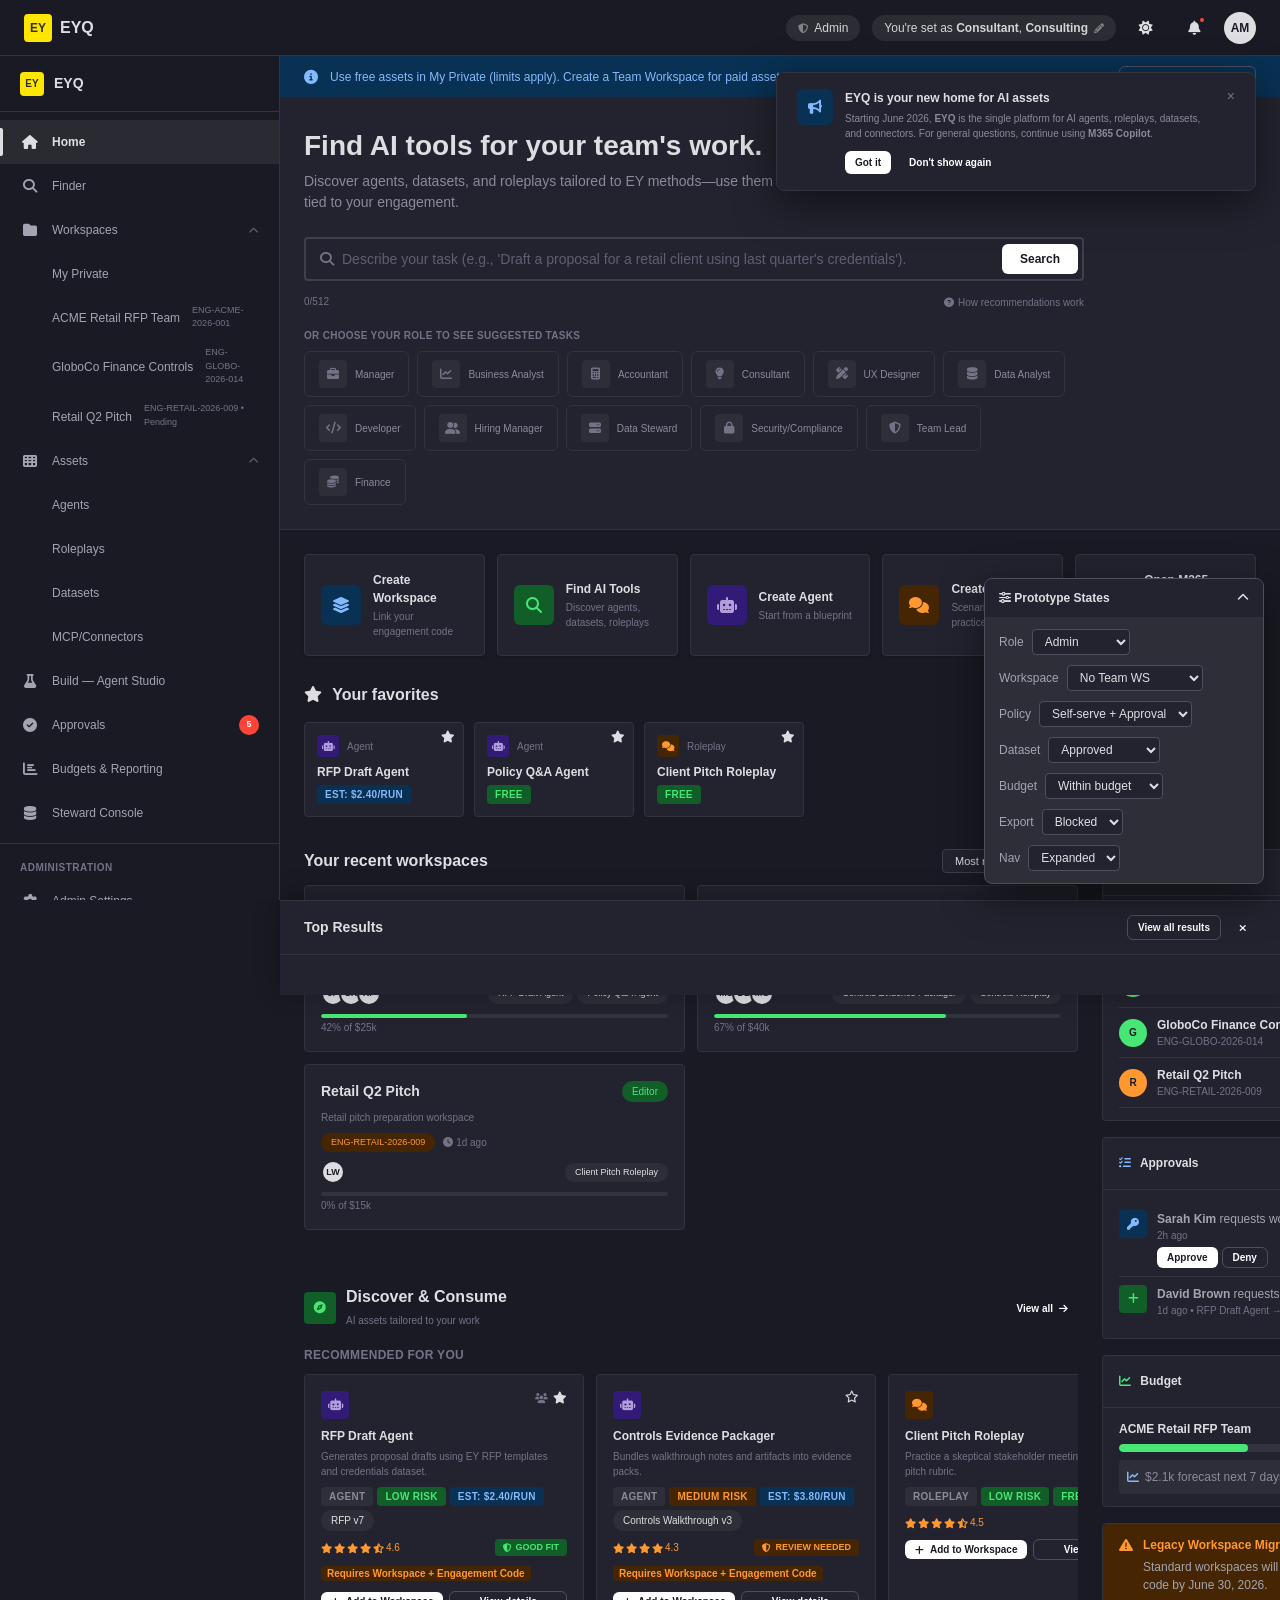
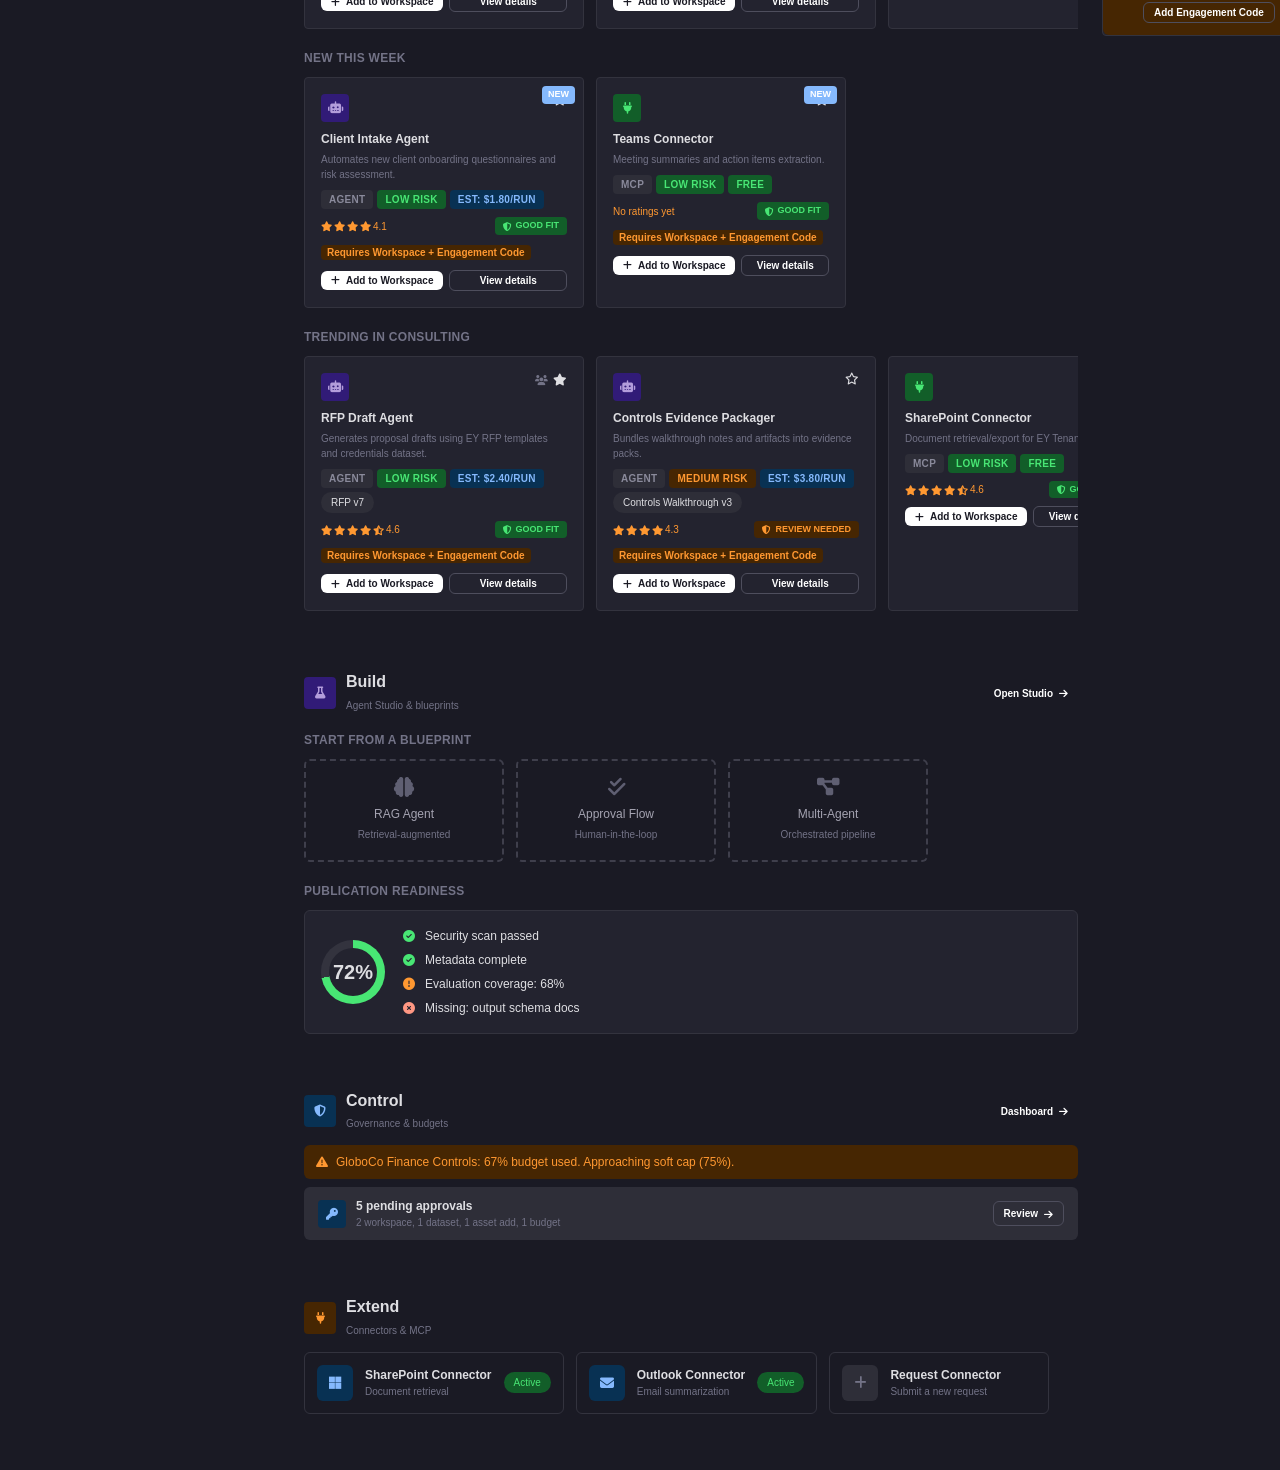
==== commit b2efa633: "Role-based permissions, Workspace Home, Agent Chat, Finder Wizard Major redesign: - Admin/Contributo" ====
--- a/index.html
+++ b/index.html
@@ -9,20 +9,13 @@
 </head>
 <body class="motif-theme-dark">
 
-<!-- Header -->
+<!-- Header (no workspace switcher) -->
 <header class="top-bar">
   <div class="top-bar-left">
-    <button class="notif-btn" style="display:none" id="hamburger-btn" onclick="document.querySelector('.left-nav').classList.toggle('mobile-open')"><i class="fas fa-bars"></i></button>
     <a href="index.html" class="logo"><span class="logo-mark">EY</span> EYQ</a>
-    <div class="divider-v"></div>
-    <div class="ws-switcher ws-private" onclick="toggleWorkspaceDropdown(event)">
-      <div class="ws-switcher-icon">P</div>
-      <div><div class="ws-switcher-label">My Private</div><div class="ws-switcher-meta">Free tier &bull; 200 runs/mo</div></div>
-      <span class="ws-switcher-arrow"><i class="fas fa-chevron-down"></i></span>
-    </div>
-    <div class="ws-dropdown hidden"></div>
   </div>
   <div class="top-bar-right">
+    <div class="role-chip-bar" id="role-indicator" style="cursor:default"><i class="fas fa-shield-alt"></i> Admin</div>
     <div class="role-chip-bar" onclick="openModal('role-edit-modal')">
       <span>You're set as <strong>Consultant</strong>, <strong>Consulting</strong></span>
       <i class="fas fa-pencil-alt"></i>
@@ -44,11 +37,10 @@
   <section class="hero">
     <div class="hero-inner">
       <h1>Find AI tools for your team's work.</h1>
-      <p>Discover agents, datasets, and roleplays tailored to EY methods—use them in a governed workspace tied to your engagement.</p>
+      <p>Discover agents, datasets, and roleplays tailored to EY methods&mdash;use them in a governed workspace tied to your engagement.</p>
 
       <!-- Inline Finder Wrapper -->
       <div class="finder-wrapper" style="margin-top:24px;max-width:780px">
-        <!-- Search Input -->
         <div class="search-input-wrap" id="finder-input-wrap">
           <i class="fas fa-search" style="color:var(--ey-gray-500)"></i>
           <input class="search-input" id="finder-input" placeholder="Describe your task (e.g., 'Draft a proposal for a retail client using last quarter's credentials')." maxlength="512" oninput="updateFinderCharCount()">
@@ -57,7 +49,7 @@
         <div style="display:flex;align-items:center;justify-content:space-between;margin-top:6px">
           <div class="char-counter"><span id="finder-char-count">0</span>/512</div>
           <div style="position:relative">
-            <span class="search-helper" style="font-size:var(--font-size-10);color:var(--ey-gray-500);cursor:pointer;display:inline-flex;align-items:center;gap:4px" onclick="document.getElementById('rec-popover').classList.toggle('hidden')"><i class="fas fa-question-circle"></i> How recommendations work</span>
+            <span class="search-helper" onclick="document.getElementById('rec-popover').classList.toggle('hidden')"><i class="fas fa-question-circle"></i> How recommendations work</span>
             <div id="rec-popover" class="hidden" style="position:absolute;bottom:calc(100% + 8px);right:0;background:var(--modal-bg);border:1px solid var(--card-border);border-radius:var(--radius-lg);padding:16px;width:320px;box-shadow:var(--shadow-xl);z-index:50">
               <ul style="list-style:none;padding:0">
                 <li style="padding:6px 0;font-size:var(--font-size-12);color:var(--ey-gray-700);display:flex;gap:8px"><i class="fas fa-database" style="color:var(--ey-blue);margin-top:2px"></i> Searches across agents, roleplays, datasets, and MCP connectors.</li>
@@ -74,7 +66,7 @@
           <div class="mini-role-grid" id="mini-role-grid"></div>
         </div>
 
-        <!-- Task Chips (appear when role selected) -->
+        <!-- Task Chips -->
         <div id="finder-tasks-area" class="hidden" style="margin-top:14px">
           <div style="display:flex;align-items:center;justify-content:space-between;margin-bottom:8px">
             <div style="font-size:var(--font-size-10);font-weight:600;color:var(--ey-gray-500);text-transform:uppercase;letter-spacing:0.3px">Suggested tasks <span id="finder-role-label" style="color:var(--text-primary);text-transform:none"></span></div>
@@ -93,12 +85,7 @@
   <div class="page-container">
     <!-- Quick Actions -->
     <div class="section-block">
-      <div class="quick-actions">
-        <div class="qa-card" onclick="navigateTo('agent-studio.html')"><div class="qa-icon agent"><i class="fas fa-robot"></i></div><div class="qa-text"><h4>Create Agent</h4><p>Start from a blueprint or build custom</p></div></div>
-        <div class="qa-card" onclick="openWorkspaceModal()"><div class="qa-icon workspace"><i class="fas fa-layer-group"></i></div><div class="qa-text"><h4>Create Workspace</h4><p>Link your engagement code</p></div></div>
-        <div class="qa-card" onclick="alert('Roleplay creator opening...')"><div class="qa-icon roleplay"><i class="fas fa-comments"></i></div><div class="qa-text"><h4>Create Roleplay</h4><p>Scenario-based practice sessions</p></div></div>
-        <div class="qa-card" onclick="alert('Opening M365 Copilot chat...')"><div class="qa-icon copilot"><i class="fab fa-microsoft"></i></div><div class="qa-text"><h4>Open M365 Copilot</h4><p>For general questions</p></div></div>
-      </div>
+      <div class="quick-actions" id="quick-actions"></div>
     </div>
 
     <!-- Favorites Rail -->
@@ -111,7 +98,6 @@
 
     <div class="dashboard-grid">
       <div class="dashboard-main">
-
         <!-- Your Recent Workspaces -->
         <div class="section-block">
           <div class="section-header">
@@ -141,7 +127,7 @@
           <div class="card-row" id="trending-row"></div>
         </div>
 
-        <!-- Build (Agent Studio) -->
+        <!-- Build -->
         <div class="section-block">
           <div class="section-header">
             <div class="section-title"><div class="section-icon build"><i class="fas fa-flask"></i></div><div><h3>Build</h3><span class="text-xs text-muted">Agent Studio & blueprints</span></div></div>
@@ -152,10 +138,6 @@
             <div class="blueprint-card" onclick="navigateTo('agent-studio.html')"><i class="fas fa-brain"></i><p>RAG Agent</p><span class="text-xs text-muted">Retrieval-augmented</span></div>
             <div class="blueprint-card" onclick="navigateTo('agent-studio.html')"><i class="fas fa-check-double"></i><p>Approval Flow</p><span class="text-xs text-muted">Human-in-the-loop</span></div>
             <div class="blueprint-card" onclick="navigateTo('agent-studio.html')"><i class="fas fa-project-diagram"></i><p>Multi-Agent</p><span class="text-xs text-muted">Orchestrated pipeline</span></div>
-          </div>
-          <div class="section-sub">Continue your agents</div>
-          <div style="display:flex;flex-direction:column;gap:8px">
-            <div style="display:flex;align-items:center;justify-content:space-between;padding:10px 14px;background:var(--chip-bg);border-radius:var(--radius-md)"><div style="display:flex;align-items:center;gap:10px"><div class="asset-type-icon agent"><i class="fas fa-robot"></i></div><div><div style="font-weight:600;font-size:0.857rem">Client Intake Agent</div><div class="text-xs text-muted">Draft &bull; Last edited 2 days ago</div></div></div><button class="btn btn-sm btn-secondary" onclick="navigateTo('agent-studio.html')">Resume</button></div>
           </div>
           <div class="section-sub" style="margin-top:16px">Publication Readiness</div>
           <div class="readiness-score">
@@ -163,13 +145,13 @@
             <div class="readiness-items">
               <div class="readiness-item"><i class="fas fa-check-circle"></i> Security scan passed</div>
               <div class="readiness-item"><i class="fas fa-check-circle"></i> Metadata complete</div>
-              <div class="readiness-item"><i class="fas fa-exclamation-circle"></i> Evaluation coverage: 68% (target 80%)</div>
-              <div class="readiness-item"><i class="fas fa-times-circle"></i> Missing: output schema documentation</div>
+              <div class="readiness-item"><i class="fas fa-exclamation-circle"></i> Evaluation coverage: 68%</div>
+              <div class="readiness-item"><i class="fas fa-times-circle"></i> Missing: output schema docs</div>
             </div>
           </div>
         </div>
 
-        <!-- Control (Governance) -->
+        <!-- Control -->
         <div class="section-block">
           <div class="section-header">
             <div class="section-title"><div class="section-icon control"><i class="fas fa-shield-alt"></i></div><div><h3>Control</h3><span class="text-xs text-muted">Governance & budgets</span></div></div>
@@ -178,55 +160,37 @@
           <div id="control-section"></div>
         </div>
 
-        <!-- Extend (Connectors/MCP) -->
+        <!-- Extend -->
         <div class="section-block">
           <div class="section-header">
             <div class="section-title"><div class="section-icon extend"><i class="fas fa-plug"></i></div><div><h3>Extend</h3><span class="text-xs text-muted">Connectors & MCP</span></div></div>
-            <button class="btn btn-ghost btn-sm">View all <i class="fas fa-arrow-right"></i></button>
-          </div>
-          <div class="section-sub">EY-approved connectors</div>
+          </div>
           <div class="card-row">
-            <div class="connector-card" onclick="navigateToAsset('sharepoint')"><div class="connector-icon"><i class="fab fa-microsoft"></i></div><div class="connector-info"><h4>SharePoint Connector</h4><p>Document retrieval &bull; EY Tenant</p></div><span class="chip chip-green">Active</span></div>
-            <div class="connector-card" onclick="navigateToAsset('outlook')"><div class="connector-icon"><i class="fas fa-envelope"></i></div><div class="connector-info"><h4>Outlook Connector</h4><p>Email summarization &bull; EY Tenant</p></div><span class="chip chip-green">Active</span></div>
-            <div class="connector-card"><div class="connector-icon" style="background:var(--chip-bg);color:var(--ey-gray-500)"><i class="fas fa-plus"></i></div><div class="connector-info"><h4>Request Connector</h4><p>Submit a new connector request</p></div></div>
-          </div>
-          <div class="section-sub">What's new</div>
-          <div style="padding:10px 14px;background:var(--chip-bg);border-radius:var(--radius-md);font-size:0.857rem"><div style="display:flex;align-items:center;gap:8px;margin-bottom:4px"><span class="chip chip-blue">New</span><strong>Teams Connector (EY Tenant)</strong></div><p class="text-xs text-muted">Meeting summaries and action items. Coming soon to approved workspaces.</p></div>
-        </div>
-
-        <!-- Continue Where You Left Off -->
-        <div class="section-block">
-          <div class="section-header">
-            <div class="section-title"><div class="section-icon history"><i class="fas fa-history"></i></div><div><h3>Continue where you left off</h3><span class="text-xs text-muted">Your recent activity</span></div></div>
-            <div style="display:flex;gap:6px"><button class="btn btn-ghost btn-sm" onclick="alert('Pinned')"><i class="fas fa-thumbtack"></i></button><button class="btn btn-ghost btn-sm" onclick="alert('History cleared')">Clear</button></div>
-          </div>
-          <div id="continue-section"></div>
+            <div class="connector-card" onclick="navigateToAsset('sharepoint')"><div class="connector-icon"><i class="fab fa-microsoft"></i></div><div class="connector-info"><h4>SharePoint Connector</h4><p>Document retrieval</p></div><span class="chip chip-green">Active</span></div>
+            <div class="connector-card" onclick="navigateToAsset('outlook')"><div class="connector-icon"><i class="fas fa-envelope"></i></div><div class="connector-info"><h4>Outlook Connector</h4><p>Email summarization</p></div><span class="chip chip-green">Active</span></div>
+            <div class="connector-card"><div class="connector-icon" style="background:var(--chip-bg);color:var(--ey-gray-500)"><i class="fas fa-plus"></i></div><div class="connector-info"><h4>Request Connector</h4><p>Submit a new request</p></div></div>
+          </div>
         </div>
       </div>
 
       <!-- Right Rail -->
       <aside class="right-rail">
+        <!-- Your Workspaces Quick List -->
         <div class="card">
-          <div class="card-header"><h3><i class="fas fa-tasks" style="margin-right:6px;color:var(--ey-blue)"></i> Approvals & To-dos</h3><a href="approvals.html" class="btn btn-ghost btn-sm">View all</a></div>
+          <div class="card-header"><h3><i class="fas fa-folder" style="margin-right:6px;color:var(--ey-blue)"></i> Your Workspaces</h3></div>
+          <div class="card-body" id="rail-workspaces"></div>
+        </div>
+        <div class="card">
+          <div class="card-header"><h3><i class="fas fa-tasks" style="margin-right:6px;color:var(--ey-blue)"></i> Approvals</h3><a href="approvals.html" class="btn btn-ghost btn-sm">View all</a></div>
           <div class="card-body" id="rail-approvals"></div>
         </div>
         <div class="card">
-          <div class="card-header"><h3><i class="fas fa-chart-line" style="margin-right:6px;color:var(--ey-green)"></i> Budget & Spend</h3><a href="budgets.html" class="btn btn-ghost btn-sm">Details</a></div>
+          <div class="card-header"><h3><i class="fas fa-chart-line" style="margin-right:6px;color:var(--ey-green)"></i> Budget</h3><a href="budgets.html" class="btn btn-ghost btn-sm">Details</a></div>
           <div class="card-body" id="budget-widget"></div>
         </div>
         <div class="card" id="migration-banner">
           <div class="card-body" style="background:var(--badge-warning-bg);border-radius:var(--radius-md)">
-            <div style="display:flex;align-items:start;gap:10px"><i class="fas fa-exclamation-triangle" style="color:var(--ey-orange);margin-top:2px"></i><div><div style="font-weight:600;font-size:0.857rem;color:var(--ey-orange)">Legacy Workspace Migration</div><p class="text-sm" style="margin-top:4px">Standard workspaces will require an engagement code by June 30, 2026. Free usage will end.</p><button class="btn btn-sm btn-secondary" style="margin-top:8px" onclick="openWorkspaceModal()">Add Engagement Code</button></div></div>
-          </div>
-        </div>
-        <div class="card" id="roi-widget">
-          <div class="card-header"><h3><i class="fas fa-tachometer-alt" style="margin-right:6px;color:var(--ey-purple)"></i> Manager ROI Overview</h3></div>
-          <div class="card-body">
-            <div style="display:grid;grid-template-columns:1fr 1fr;gap:8px;margin-bottom:8px">
-              <div class="stat-box" style="padding:8px"><div class="stat-value" style="font-size:1.14rem">142h</div><div class="stat-label">Time Saved</div></div>
-              <div class="stat-box" style="padding:8px"><div class="stat-value" style="font-size:1.14rem">$10.5k</div><div class="stat-label">Total Spend</div></div>
-            </div>
-            <div style="font-size:0.786rem;color:var(--ey-green);display:flex;align-items:center;gap:4px"><i class="fas fa-arrow-up"></i> 13.5x ROI (time saved vs spend)</div>
+            <div style="display:flex;align-items:start;gap:10px"><i class="fas fa-exclamation-triangle" style="color:var(--ey-orange);margin-top:2px"></i><div><div style="font-weight:600;font-size:0.857rem;color:var(--ey-orange)">Legacy Workspace Migration</div><p class="text-sm" style="margin-top:4px">Standard workspaces will require an engagement code by June 30, 2026.</p><button class="btn btn-sm btn-secondary" style="margin-top:8px" onclick="openWorkspaceModal()">Add Engagement Code</button></div></div>
           </div>
         </div>
       </aside>
@@ -234,7 +198,7 @@
   </div>
 </main>
 
-<!-- Results Tray (bottom-docked drawer) -->
+<!-- Results Tray -->
 <div class="results-tray" id="results-tray">
   <div class="results-tray-header">
     <div><strong>Top Results</strong> <span class="text-sm text-muted" id="tray-count"></span></div>
@@ -245,7 +209,7 @@
   </div>
   <div class="results-tray-body">
     <div id="copilot-cta" class="hidden" style="padding:10px 14px;background:var(--badge-info-bg);border-radius:var(--radius-md);margin-bottom:12px;display:flex;align-items:center;gap:10px;font-size:0.857rem;color:var(--ey-blue)">
-      <i class="fab fa-microsoft"></i> This looks like a general question. <a href="#" onclick="event.preventDefault();alert('Opening M365 Copilot...')"><strong>Try M365 Copilot chat</strong></a> — we still found some relevant assets below.
+      <i class="fab fa-microsoft"></i> This looks like a general question. <a href="#" onclick="event.preventDefault();alert('Opening M365 Copilot...')"><strong>Try M365 Copilot chat</strong></a>
     </div>
     <div class="results-tray-cards" id="tray-results"></div>
   </div>
@@ -259,11 +223,6 @@
     <div class="modal-body" id="ws-create-body"></div>
     <div class="modal-footer" id="ws-create-footer"></div>
   </div>
-</div>
-
-<!-- Run Panel -->
-<div class="run-panel-overlay" id="run-panel" onclick="if(event.target===this)closeModal('run-panel')">
-  <div class="run-panel"><div class="run-panel-header"><h3>Run Asset</h3><button class="modal-close" onclick="closeModal('run-panel')">&times;</button></div><div class="run-panel-body" id="run-panel-body"></div><div class="run-panel-footer" id="run-panel-footer"></div></div>
 </div>
 
 <!-- Role-Task Profile Modal -->
@@ -277,7 +236,7 @@
       <div class="form-group"><label>Service Line</label><select class="form-select" id="profile-sl">
         <option>Consulting</option><option>Fabric</option><option>Assurance</option><option>Tax</option><option>Strategy and Transactions</option><option>Internal Functions</option>
       </select></div>
-      <div class="form-group"><label>Top Tasks (select 3-5)</label><div class="wizard-chips" id="profile-tasks"></div><div class="form-help">These pre-seed Finder chips and personalize recommendations.</div></div>
+      <div class="form-group"><label>Top Tasks (select 3-5)</label><div class="wizard-chips" id="profile-tasks"></div></div>
     </div>
     <div class="modal-footer"><div></div><button class="btn btn-primary" onclick="saveProfile()">Save Profile</button></div>
   </div>
@@ -366,12 +325,10 @@
   el.classList.toggle('selected');
   updateFinderTaskCount();
 }
-
 function updateFinderTaskCount() {
-  const counter = $('#finder-task-count');
-  if (counter) counter.textContent = finderSelectedTasks.length > 0 ? `${finderSelectedTasks.length} task(s) selected` : 'Select tasks to refine results';
-}
-
+  const c = $('#finder-task-count');
+  if (c) c.textContent = finderSelectedTasks.length > 0 ? `${finderSelectedTasks.length} task(s) selected` : 'Select tasks to refine results';
+}
 function updateFinderCharCount() {
   const input = $('#finder-input');
   const counter = $('#finder-char-count');
@@ -380,28 +337,46 @@
 
 function submitFinderSearch() {
   const query = $('#finder-input')?.value.trim();
-  const hasRole = finderSelectedRole !== null;
-  const hasTasks = finderSelectedTasks.length > 0;
-  if (!query && !hasRole && !hasTasks) return;
-
+  if (!query && !finderSelectedRole && !finderSelectedTasks.length) return;
   const tray = $('#results-tray');
   const trayResults = $('#tray-results');
   const trayCount = $('#tray-count');
   const copilotCta = $('#copilot-cta');
-
   const isGeneric = query && (query.length < 20 || /what is|how do|explain|help me/i.test(query));
-  if (isGeneric && copilotCta) show(copilotCta);
-  else if (copilotCta) hide(copilotCta);
-
+  if (isGeneric && copilotCta) show(copilotCta); else if (copilotCta) hide(copilotCta);
   const results = getAllAssets().slice(0, 4);
   if (trayResults) trayResults.innerHTML = results.map(a => renderAssetCard(a, true)).join('');
   if (trayCount) trayCount.textContent = `(${getAllAssets().length} total)`;
   if (tray) tray.classList.add('open');
 }
-
-function closeResultsTray() {
-  const tray = $('#results-tray');
-  if (tray) tray.classList.remove('open');
+function closeResultsTray() { const t = $('#results-tray'); if (t) t.classList.remove('open'); }
+
+function renderQuickActions() {
+  const container = $('#quick-actions');
+  if (!container) return;
+  let html = '';
+  if (isAdmin()) {
+    html += `<div class="qa-card" onclick="openWorkspaceModal()"><div class="qa-icon workspace"><i class="fas fa-layer-group"></i></div><div class="qa-text"><h4>Create Workspace</h4><p>Link your engagement code</p></div></div>`;
+  }
+  html += `<div class="qa-card" onclick="navigateTo('finder.html')"><div class="qa-icon find"><i class="fas fa-search"></i></div><div class="qa-text"><h4>Find AI Tools</h4><p>Discover agents, datasets, roleplays</p></div></div>`;
+  html += `<div class="qa-card" onclick="navigateTo('agent-studio.html')"><div class="qa-icon agent"><i class="fas fa-robot"></i></div><div class="qa-text"><h4>Create Agent</h4><p>Start from a blueprint</p></div></div>`;
+  html += `<div class="qa-card" onclick="alert('Roleplay creator...')"><div class="qa-icon roleplay"><i class="fas fa-comments"></i></div><div class="qa-text"><h4>Create Roleplay</h4><p>Scenario-based practice</p></div></div>`;
+  html += `<div class="qa-card" onclick="alert('Opening M365 Copilot...')"><div class="qa-icon copilot"><i class="fab fa-microsoft"></i></div><div class="qa-text"><h4>Open M365 Copilot</h4><p>For general questions</p></div></div>`;
+  container.innerHTML = html;
+}
+
+function renderRailWorkspaces() {
+  const container = $('#rail-workspaces');
+  if (!container) return;
+  const wsList = [WORKSPACES.private, WORKSPACES.acme, WORKSPACES.globo, WORKSPACES.retail];
+  container.innerHTML = wsList.map(ws => {
+    const budgetHtml = ws.budget ? `<div style="width:60px;height:4px;background:var(--card-border);border-radius:2px;overflow:hidden"><div style="width:${ws.pct}%;height:100%;border-radius:2px;background:${ws.pct>75?'var(--ey-orange)':'var(--ey-green)'}"></div></div><span class="text-xs text-muted">${ws.pct}%</span>` : '';
+    return `<a href="workspace-home.html?ws=${ws.id}" style="display:flex;align-items:center;gap:10px;padding:8px 0;border-bottom:1px solid var(--card-border);text-decoration:none;color:inherit">
+      <div class="avatar" style="width:28px;height:28px;background:${ws.type==='private'?'var(--ey-gray-500)':ws.status==='approved'?'var(--ey-green)':'var(--ey-orange)'};color:#1A1A24;font-size:10px;flex-shrink:0">${ws.icon}</div>
+      <div style="flex:1;min-width:0"><div style="font-weight:600;font-size:0.857rem;white-space:nowrap;overflow:hidden;text-overflow:ellipsis">${ws.name}</div><div class="text-xs text-muted">${ws.engCode || 'Free tier'}</div></div>
+      <div style="display:flex;align-items:center;gap:4px">${budgetHtml}</div>
+    </a>`;
+  }).join('');
 }
 
 function renderFavoritesRail() {
@@ -418,8 +393,7 @@
       </div>
       <div style="font-weight:600;font-size:0.857rem;margin-bottom:4px">${a.name}</div>
       <div style="display:flex;gap:4px">
-        <button class="btn btn-primary btn-sm" style="font-size:9px;padding:2px 8px" onclick="event.stopPropagation();handleRun('${a.id}')">Run</button>
-        <button class="btn btn-secondary btn-sm" style="font-size:9px;padding:2px 8px" onclick="event.stopPropagation();handleAddToWorkspace('${a.id}')">Add</button>
+        ${pricingBadge(a.pricing, a.cost)}
       </div>
     </div>`).join('');
 }
@@ -434,10 +408,9 @@
   container.innerHTML = wsList.map(ws => {
     const rolePill = ws.role ? `<span class="chip chip-${ws.role==='Admin'?'blue':ws.role==='Editor'?'green':'default'}">${ws.role}</span>` : '';
     const avatars = (ws.participants||[]).slice(0,3).map(p => `<div class="avatar" title="${p.n}">${p.i}</div>`).join('');
-    const extraCount = (ws.participants||[]).length > 3 ? `<div class="avatar" style="background:var(--chip-bg);color:var(--ey-gray-500);font-size:8px">+${ws.participants.length - 3}</div>` : '';
-    const agentChips = (ws.agents||[]).slice(0,3).map(a => `<span class="chip chip-default" style="font-size:9px">${a}</span>`).join('');
+    const agentChips = (ws.agents||[]).slice(0,2).map(a => `<span class="chip chip-default" style="font-size:9px">${a}</span>`).join('');
     const budgetBar = ws.budget ? `<div class="ws-tile-budget"><div class="progress-bar" style="height:4px"><div class="progress-fill ${ws.pct > 75 ? 'orange' : 'green'}" style="width:${ws.pct}%"></div></div><div class="text-xs text-muted" style="margin-top:2px">${ws.pct}% of $${(ws.budget/1000).toFixed(0)}k</div></div>` : '';
-    return `<div class="ws-tile" onclick="switchWorkspace('${ws.id}')">
+    return `<div class="ws-tile" onclick="window.location.href='workspace-home.html?ws=${ws.id}'">
       <div class="ws-tile-header"><div class="ws-tile-name">${ws.name}</div>${rolePill}</div>
       <div class="ws-tile-desc">${ws.desc || ''}</div>
       <div class="ws-tile-meta">
@@ -445,7 +418,7 @@
         <span class="text-xs text-muted"><i class="fas fa-clock"></i> ${ws.lastActivity || 'N/A'}</span>
       </div>
       <div style="display:flex;align-items:center;justify-content:space-between">
-        <div class="ws-tile-avatars">${avatars}${extraCount}</div>
+        <div class="ws-tile-avatars">${avatars}</div>
         <div class="ws-tile-agents">${agentChips}</div>
       </div>
       ${budgetBar}
@@ -456,69 +429,29 @@
 function renderControlSection() {
   const container = $('#control-section');
   if (!container) return;
-  const wsList = [WORKSPACES.acme, WORKSPACES.globo];
   container.innerHTML = `
-    <div class="section-sub">Your workspaces and budgets</div>
-    ${wsList.map(ws => `<div style="display:flex;align-items:center;justify-content:space-between;padding:10px 14px;background:var(--chip-bg);border-radius:var(--radius-md);margin-bottom:6px">
-      <div style="display:flex;align-items:center;gap:10px"><div class="avatar" style="width:28px;height:28px;background:var(--ey-green);color:#1A1A24;font-size:10px">${ws.icon}</div><div><div style="font-weight:600;font-size:0.857rem">${ws.name}</div><div class="text-xs text-muted">${ws.engCode}</div></div></div>
-      <div style="display:flex;align-items:center;gap:12px"><div style="width:80px"><div class="progress-bar" style="height:6px"><div class="progress-fill ${ws.pct>75?'orange':'green'}" style="width:${ws.pct}%"></div></div><div class="text-xs text-muted">${ws.pct}%</div></div><span class="chip chip-green">Approved</span></div>
-    </div>`).join('')}
-    <div class="section-sub">Policy alerts</div>
     <div style="display:flex;align-items:center;gap:8px;padding:8px 12px;background:var(--badge-warning-bg);border-radius:var(--radius-md);font-size:0.857rem;color:var(--ey-orange);margin-bottom:6px"><i class="fas fa-exclamation-triangle"></i> GloboCo Finance Controls: 67% budget used. Approaching soft cap (75%).</div>
-    <div class="section-sub">Pending approvals</div>
-    <div style="display:flex;align-items:center;justify-content:space-between;padding:10px 14px;background:var(--chip-bg);border-radius:var(--radius-md)"><div style="display:flex;align-items:center;gap:10px"><div class="approval-icon access"><i class="fas fa-key"></i></div><div><div style="font-weight:600;font-size:0.857rem">5 pending approvals</div><div class="text-xs text-muted">2 workspace, 1 dataset, 1 publication, 1 budget</div></div></div><a href="approvals.html" class="btn btn-sm btn-secondary">Review <i class="fas fa-arrow-right"></i></a></div>`;
-}
-
-function renderContinueSection() {
-  const container = $('#continue-section');
-  if (!container) return;
-  const items = [
-    { icon: 'fa-robot', cls: 'agent', name: 'RFP Draft Agent', meta: 'Completed \u2022 3 hours ago \u2022 ACME Retail RFP Team', actions: 'rerun', id: 'rfp-draft', locked: false },
-    { icon: 'fa-comments', cls: 'roleplay', name: 'Client Pitch Roleplay', meta: 'Completed \u2022 Yesterday \u2022 My Private', actions: 'rerun', id: 'client-pitch', locked: false },
-    { icon: 'fa-comments', cls: 'roleplay', name: 'Controls Walkthrough Roleplay', meta: 'Pending \u2022 Due Mar 14 \u2022 Assigned by Jane Patel', actions: 'start', id: 'controls-walkthrough', locked: isPendingWorkspace() },
-    { icon: 'fa-clock', cls: 'access', name: 'Dataset access: EY Credentials Repository', meta: 'Pending approval \u2022 Submitted 1 day ago', actions: 'status', locked: false }
-  ];
-  container.innerHTML = items.map(item => {
-    const lockIcon = item.locked ? '<i class="fas fa-lock" style="color:var(--ey-orange);margin-right:4px" title="Workspace pending approval"></i>' : '';
-    let actionHtml = '';
-    if (item.actions === 'rerun') actionHtml = `<button class="btn btn-sm btn-secondary" onclick="handleRun('${item.id}')">Re-run</button><button class="btn btn-sm btn-ghost">Save as Recipe</button>`;
-    else if (item.actions === 'start') actionHtml = `<button class="btn btn-sm btn-primary" ${item.locked?'disabled':''} onclick="handleRun('${item.id}')">${lockIcon}Start</button>`;
-    else actionHtml = '<span class="chip chip-orange">Pending</span>';
-    return `<div style="display:flex;align-items:center;justify-content:space-between;padding:10px 14px;background:var(--chip-bg);border-radius:var(--radius-md);margin-bottom:6px">
-      <div style="display:flex;align-items:center;gap:10px"><div class="asset-type-icon ${item.cls}"><i class="fas ${item.icon}"></i></div><div><div style="font-weight:600;font-size:0.857rem">${item.name}</div><div class="text-xs text-muted">${item.meta}</div></div></div>
-      <div style="display:flex;gap:6px">${actionHtml}</div>
-    </div>`;
-  }).join('');
+    <div style="display:flex;align-items:center;justify-content:space-between;padding:10px 14px;background:var(--chip-bg);border-radius:var(--radius-md);margin-top:8px"><div style="display:flex;align-items:center;gap:10px"><div class="approval-icon access"><i class="fas fa-key"></i></div><div><div style="font-weight:600;font-size:0.857rem">5 pending approvals</div><div class="text-xs text-muted">2 workspace, 1 dataset, 1 asset add, 1 budget</div></div></div><a href="approvals.html" class="btn btn-sm btn-secondary">Review <i class="fas fa-arrow-right"></i></a></div>`;
 }
 
 function renderRailApprovals() {
   const container = $('#rail-approvals');
   if (!container) return;
   container.innerHTML = `
-    <div style="display:flex;align-items:start;gap:10px;padding:10px 0;border-bottom:1px solid var(--card-border)">
+    <div style="display:flex;align-items:start;gap:10px;padding:8px 0;border-bottom:1px solid var(--card-border)">
       <div class="approval-icon access"><i class="fas fa-key"></i></div>
-      <div style="flex:1"><p style="font-size:0.857rem"><strong>Sarah Kim</strong> requests access to ACME workspace</p><div class="text-xs text-muted">2 hours ago</div><div style="display:flex;gap:4px;margin-top:6px"><button class="btn btn-sm btn-primary" onclick="alert('Approved')">Approve</button><button class="btn btn-sm btn-secondary" onclick="alert('Denied')">Deny</button></div></div>
-    </div>
-    <div style="display:flex;align-items:start;gap:10px;padding:10px 0;border-bottom:1px solid var(--card-border)">
-      <div class="approval-icon dataset"><i class="fas fa-database"></i></div>
-      <div style="flex:1"><p style="font-size:0.857rem"><strong>Dataset approval</strong>: Credentials Repo for Controls team</p><div class="text-xs text-muted">1 day ago</div><div style="display:flex;gap:4px;margin-top:6px"><button class="btn btn-sm btn-primary" onclick="alert('Approved')">Approve</button><button class="btn btn-sm btn-secondary" onclick="alert('Denied')">Deny</button></div></div>
-    </div>
-    <div style="display:flex;align-items:start;gap:10px;padding:10px 0">
-      <div class="approval-icon budget"><i class="fas fa-dollar-sign"></i></div>
-      <div style="flex:1"><p style="font-size:0.857rem"><strong>Budget override</strong>: GloboCo approaching hard cap</p><div class="text-xs text-muted">3 hours ago</div><div style="display:flex;gap:4px;margin-top:6px"><button class="btn btn-sm btn-primary" onclick="alert('Override approved')">Override</button><button class="btn btn-sm btn-secondary" onclick="alert('Dismissed')">Dismiss</button></div></div>
+      <div style="flex:1"><p style="font-size:0.857rem"><strong>Sarah Kim</strong> requests workspace access</p><div class="text-xs text-muted">2h ago</div><div style="display:flex;gap:4px;margin-top:4px"><button class="btn btn-sm btn-primary" onclick="alert('Approved')">Approve</button><button class="btn btn-sm btn-secondary" onclick="alert('Denied')">Deny</button></div></div>
+    </div>
+    <div style="display:flex;align-items:start;gap:10px;padding:8px 0">
+      <div class="approval-icon" style="background:var(--badge-success-bg);color:var(--ey-green)"><i class="fas fa-plus"></i></div>
+      <div style="flex:1"><p style="font-size:0.857rem"><strong>David Brown</strong> requests asset addition</p><div class="text-xs text-muted">1d ago &bull; RFP Draft Agent → GloboCo</div></div>
     </div>`;
 }
 
 function renderBudgetWidget() {
   const widget = $('#budget-widget');
   if (!widget) return;
-  if (STATE.workspace === 'private') {
-    widget.innerHTML = `<div><div style="display:flex;justify-content:space-between;font-size:0.857rem;margin-bottom:6px"><span style="font-weight:600">My Private Usage</span><span>127 / 200 runs</span></div><div class="progress-bar"><div class="progress-fill green" style="width:63.5%"></div></div><div style="display:flex;align-items:center;gap:6px;padding:8px;background:var(--chip-bg);border-radius:var(--radius-sm);margin-top:8px;font-size:0.857rem;color:var(--ey-gray-600)"><i class="fas fa-chart-line" style="color:var(--ey-blue)"></i> ~32 runs projected next 7 days</div></div>`;
-  } else if (STATE.workspace === 'approved') {
-    widget.innerHTML = `<div><div style="display:flex;justify-content:space-between;font-size:0.857rem;margin-bottom:6px"><span style="font-weight:600">ACME Retail RFP Team</span><span>$10,500 / $25,000</span></div><div class="progress-bar"><div class="progress-fill green" style="width:42%"></div></div><div class="progress-markers"><span class="progress-marker" style="left:75%">75%</span><span class="progress-marker" style="left:100%">100%</span></div><div style="display:flex;align-items:center;gap:6px;padding:8px;background:var(--chip-bg);border-radius:var(--radius-sm);margin-top:12px;font-size:0.857rem;color:var(--ey-gray-600)"><i class="fas fa-chart-line" style="color:var(--ey-blue)"></i> $2,100 forecast next 7 days</div></div>`;
-  } else {
-    widget.innerHTML = `<div style="display:flex;align-items:center;gap:8px;padding:12px;background:var(--badge-warning-bg);border-radius:var(--radius-md)"><i class="fas fa-clock" style="color:var(--ey-orange)"></i><div><div style="font-weight:600;font-size:0.857rem;color:var(--ey-orange)">Workspace pending</div><p class="text-xs">Budget tracking begins after approval.</p></div></div>`;
-  }
+  widget.innerHTML = `<div><div style="display:flex;justify-content:space-between;font-size:0.857rem;margin-bottom:6px"><span style="font-weight:600">ACME Retail RFP Team</span><span>$10.5k / $25k</span></div><div class="progress-bar"><div class="progress-fill green" style="width:42%"></div></div><div style="display:flex;align-items:center;gap:6px;padding:8px;background:var(--chip-bg);border-radius:var(--radius-sm);margin-top:8px;font-size:0.857rem;color:var(--ey-gray-600)"><i class="fas fa-chart-line" style="color:var(--ey-blue)"></i> $2.1k forecast next 7 days</div></div>`;
 }
 
 function updateProfileTasks() {
@@ -527,33 +460,28 @@
   const container = $('#profile-tasks');
   if (container) container.innerHTML = tasks.map((t, i) => `<span class="wizard-chip ${i < 3 ? 'selected' : ''}" onclick="this.classList.toggle('selected')">${t}</span>`).join('');
 }
-
 function saveProfile() {
   const role = $('#profile-role')?.value;
   const sl = $('#profile-sl')?.value;
   if (role) STATE.currentUser.role = role;
   if (sl) STATE.currentUser.serviceLine = sl;
-  const selected = $$('#profile-tasks .wizard-chip.selected').map(c => c.textContent);
-  STATE.currentUser.tasks = selected;
-  $('.role-chip-bar span').innerHTML = `You're set as <strong>${role}</strong>, <strong>${sl}</strong>`;
   closeModal('role-edit-modal');
   updatePageUI();
 }
 
 function updatePageUI() {
   renderMiniRoleGrid();
+  renderQuickActions();
+  renderRailWorkspaces();
   renderFavoritesRail();
   renderWorkspaceTiles();
   renderControlSection();
-  renderContinueSection();
   renderRailApprovals();
   renderBudgetWidget();
   updateProfileTasks();
-
   const recommended = [...ASSETS.agents.slice(0, 2), ...ASSETS.roleplays.slice(0, 1)];
   const newAssets = getAllAssets().filter(a => a.isNew);
-  const trending = [...ASSETS.agents.slice(0, 2), ...ASSETS.roleplays.slice(0, 1), ...ASSETS.mcp.slice(0, 1)];
-
+  const trending = [...ASSETS.agents.slice(0, 2), ...ASSETS.mcp.slice(0, 1)];
   const recRow = $('#recommended-row');
   const newRow = $('#new-row');
   const trendRow = $('#trending-row');
@@ -563,19 +491,9 @@
 }
 
 // Toast
-function showEYQToast() {
-  const toast = $('#eyq-toast');
-  if (!toast) return;
-  setTimeout(() => toast.classList.add('open'), 800);
-}
-function dismissToast() {
-  const toast = $('#eyq-toast');
-  if (toast) toast.classList.remove('open');
-  localStorage.setItem('eyq-toast-dismissed', 'true');
-}
-if (!localStorage.getItem('eyq-toast-dismissed')) {
-  document.addEventListener('DOMContentLoaded', showEYQToast);
-}
+function showEYQToast() { const t = $('#eyq-toast'); if (t) setTimeout(() => t.classList.add('open'), 800); }
+function dismissToast() { const t = $('#eyq-toast'); if (t) t.classList.remove('open'); localStorage.setItem('eyq-toast-dismissed', 'true'); }
+if (!localStorage.getItem('eyq-toast-dismissed')) document.addEventListener('DOMContentLoaded', showEYQToast);
 </script>
 
 <!-- EYQ Announcement Toast -->
@@ -583,7 +501,7 @@
   <div class="toast-icon" style="background:var(--badge-info-bg);color:var(--ey-blue)"><i class="fas fa-bullhorn"></i></div>
   <div class="toast-body">
     <div class="toast-title">EYQ is your new home for AI assets</div>
-    <div class="toast-message">Starting June 2026, <strong>EYQ</strong> will be the single platform for discovering and running AI agents, roleplays, datasets, and connectors at EY. Use EYQ for productivity tools tied to your engagements.<br><br>For general questions (drafting emails, brainstorming, summarizing), continue using <strong>M365 Copilot</strong>.</div>
+    <div class="toast-message">Starting June 2026, <strong>EYQ</strong> is the single platform for AI agents, roleplays, datasets, and connectors. For general questions, continue using <strong>M365 Copilot</strong>.</div>
     <div class="toast-actions">
       <button class="btn btn-primary btn-sm" onclick="dismissToast()">Got it</button>
       <a href="#" class="btn btn-ghost btn-sm" onclick="event.preventDefault();dismissToast()">Don't show again</a>
--- a/styles.css
+++ b/styles.css
@@ -1200,6 +1200,94 @@
   letter-spacing: 0.3px; color: var(--ey-gray-500); min-width: 100px;
 }
 
+/* ======== WORKSPACE HOME ======== */
+.ws-home-header {
+  display: flex; align-items: center; justify-content: space-between;
+  padding: 24px; background: var(--card-bg); border-bottom: 1px solid var(--card-border);
+}
+.ws-home-info { display: flex; align-items: center; gap: 16px; }
+.ws-home-icon {
+  width: 48px; height: 48px; border-radius: var(--radius-md);
+  display: flex; align-items: center; justify-content: center;
+  font-size: var(--font-size-20); font-weight: 700;
+}
+.ws-home-meta { display: flex; flex-wrap: wrap; gap: 8px; margin-top: 6px; }
+.ws-home-actions { display: flex; gap: 8px; }
+
+.ws-asset-grid {
+  display: grid; grid-template-columns: repeat(auto-fill, minmax(260px, 1fr)); gap: 12px;
+}
+.ws-asset-card {
+  background: var(--card-bg); border: 1px solid var(--card-border);
+  border-radius: var(--card-radius); padding: 16px; transition: all var(--transition);
+  position: relative;
+}
+.ws-asset-card:hover { border-color: var(--btn-secondary-border); box-shadow: var(--shadow-md); }
+.ws-asset-card .locked-badge {
+  position: absolute; top: 8px; right: 8px;
+  background: var(--badge-warning-bg); color: var(--ey-orange);
+  padding: 2px 8px; border-radius: var(--radius-sm);
+  font-size: 9px; font-weight: 700; display: flex; align-items: center; gap: 4px;
+}
+.ws-asset-actions { display: flex; gap: 6px; margin-top: 12px; }
+
+/* ======== CHAT SURFACE ======== */
+.chat-container {
+  display: flex; flex-direction: column; height: calc(100vh - var(--header-height));
+}
+.chat-header {
+  display: flex; align-items: center; justify-content: space-between;
+  padding: 12px 24px; background: var(--card-bg);
+  border-bottom: 1px solid var(--card-border); flex-shrink: 0;
+}
+.chat-messages {
+  flex: 1; overflow-y: auto; padding: 24px;
+  display: flex; flex-direction: column; gap: 16px;
+}
+.chat-msg {
+  max-width: 80%; padding: 12px 16px;
+  border-radius: var(--radius-lg); font-size: var(--font-size-12); line-height: 1.6;
+}
+.chat-msg.user {
+  align-self: flex-end;
+  background: var(--alt-bg-primary); color: var(--alt-text-primary);
+  border-bottom-right-radius: var(--radius-xs);
+}
+.chat-msg.assistant {
+  align-self: flex-start;
+  background: var(--card-bg); border: 1px solid var(--card-border);
+  border-bottom-left-radius: var(--radius-xs);
+}
+.chat-msg .msg-meta {
+  font-size: var(--font-size-10); color: var(--ey-gray-500); margin-top: 6px;
+}
+.chat-input-area {
+  padding: 16px 24px; background: var(--card-bg);
+  border-top: 1px solid var(--card-border); flex-shrink: 0;
+}
+.chat-input-wrap {
+  display: flex; align-items: center; gap: 8px;
+  border: 2px solid var(--input-border); border-radius: var(--radius-md);
+  padding: 4px 4px 4px 14px; background: var(--input-bg);
+}
+.chat-input-wrap:focus-within { border-color: var(--border-focus); }
+.chat-input {
+  flex: 1; border: none; outline: none; font-size: var(--font-size-14);
+  padding: 10px 0; font-family: var(--font-family);
+  background: transparent; color: var(--ey-dark);
+}
+.chat-input::placeholder { color: var(--ey-gray-400); }
+.chat-cost-bar {
+  display: flex; align-items: center; gap: 8px; padding: 8px 16px;
+  background: var(--badge-info-bg); border-radius: var(--radius-md);
+  font-size: var(--font-size-10); color: var(--ey-blue); margin-bottom: 8px;
+}
+
+/* ======== HEADER (simplified, no ws switcher) ======== */
+.top-bar-center {
+  display: flex; align-items: center; gap: 12px;
+}
+
 /* ======== RESPONSIVE ======== */
 @media (max-width: 1200px) {
   .dashboard-grid { grid-template-columns: 1fr; }
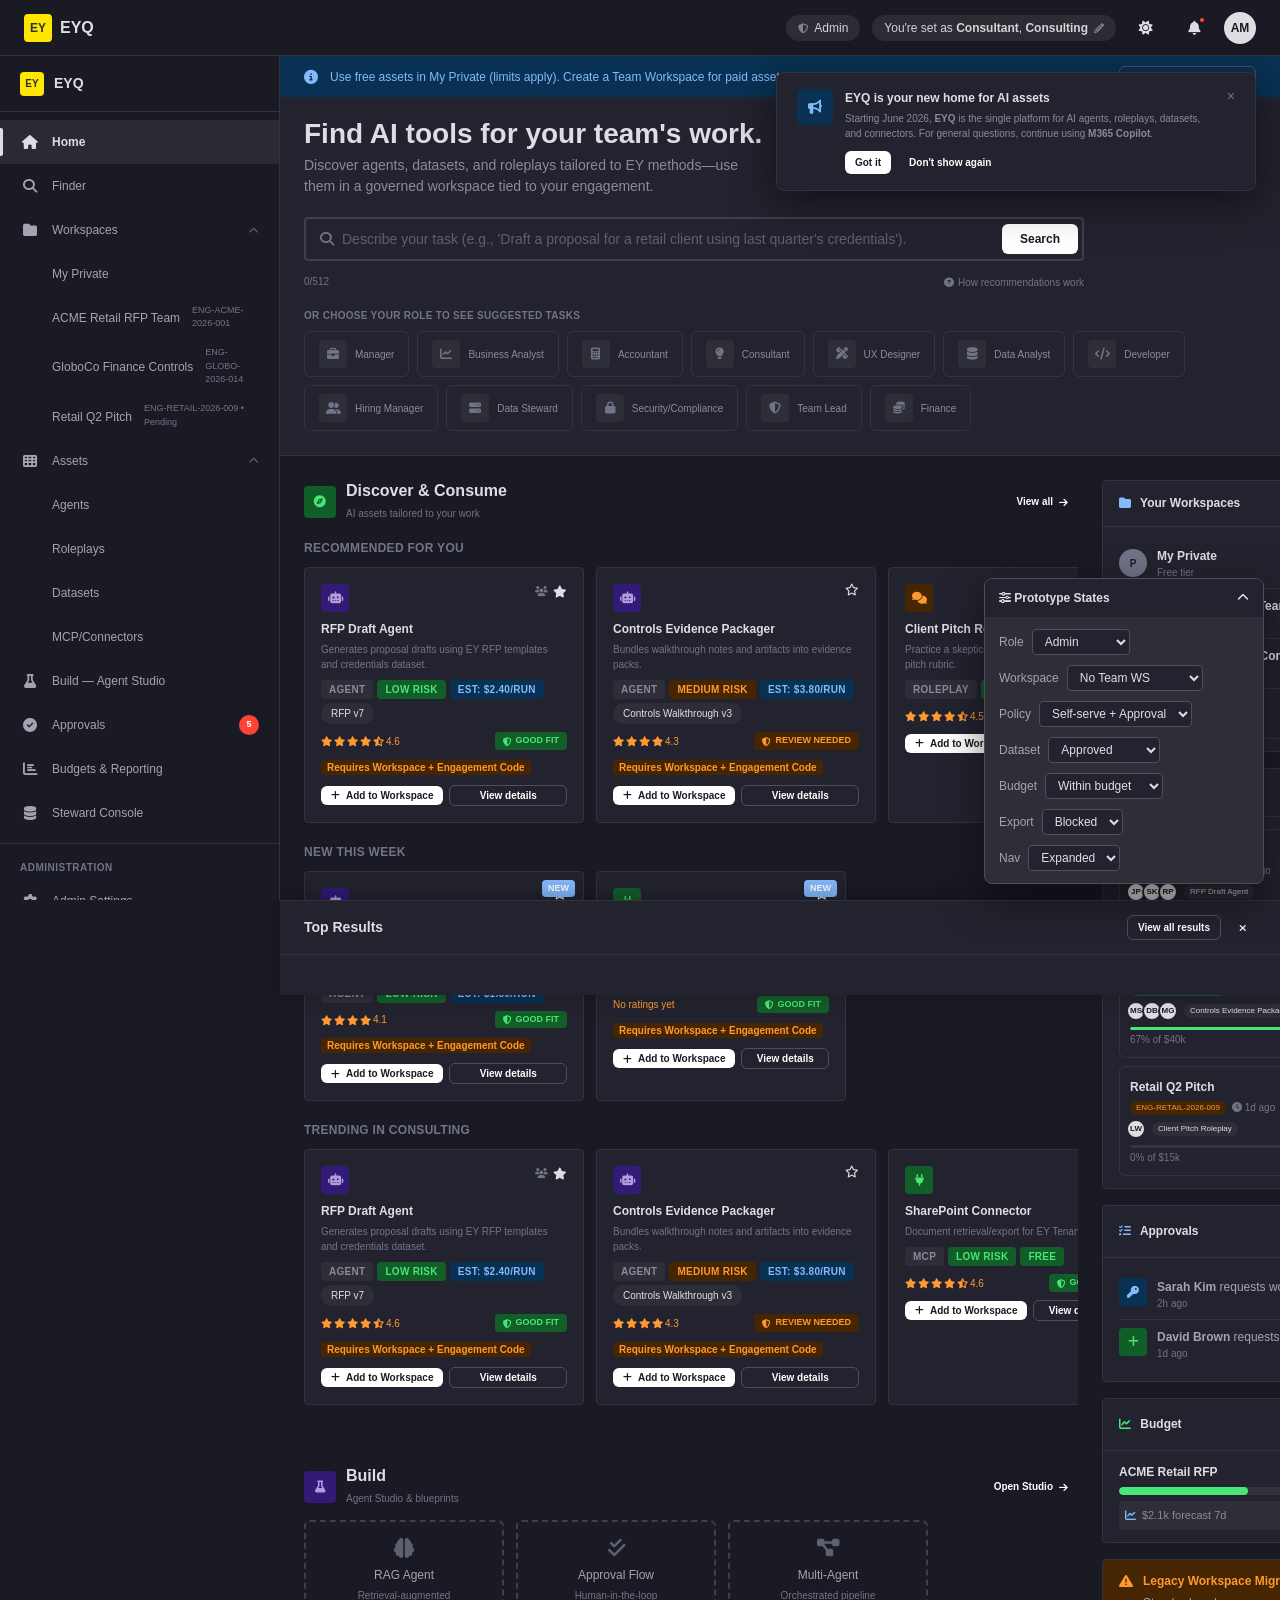
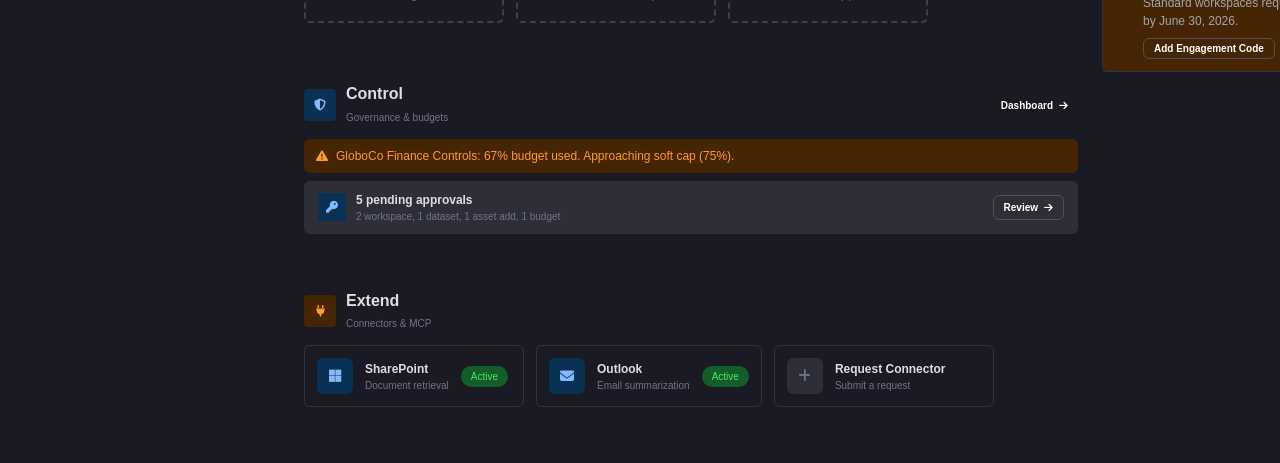
==== commit bf398e91: "Homepage layout: quick actions top-right, AI Finder prominent, workspaces right rail, remove favorit" ====
--- a/index.html
+++ b/index.html
@@ -9,7 +9,6 @@
 </head>
 <body class="motif-theme-dark">
 
-<!-- Header (no workspace switcher) -->
 <header class="top-bar">
   <div class="top-bar-left">
     <a href="index.html" class="logo"><span class="logo-mark">EY</span> EYQ</a>
@@ -26,27 +25,32 @@
   </div>
 </header>
 
-<!-- Left Navigation -->
 <nav class="left-nav" role="navigation" aria-label="Main navigation"></nav>
 
-<!-- Main Content -->
 <main class="app-content">
   <div id="banner-area"></div>
 
-  <!-- Hero -->
-  <section class="hero">
-    <div class="hero-inner">
-      <h1>Find AI tools for your team's work.</h1>
-      <p>Discover agents, datasets, and roleplays tailored to EY methods&mdash;use them in a governed workspace tied to your engagement.</p>
-
-      <!-- Inline Finder Wrapper -->
-      <div class="finder-wrapper" style="margin-top:24px;max-width:780px">
-        <div class="search-input-wrap" id="finder-input-wrap">
+  <!-- Top Bar: Quick Actions (top-right) + Title (top-left) -->
+  <section style="padding:20px 24px 0;background:var(--card-bg);border-bottom:1px solid var(--card-border)">
+    <div style="max-width:1400px;margin:0 auto">
+      <div style="display:flex;align-items:start;justify-content:space-between;gap:24px;flex-wrap:wrap">
+        <!-- Left: Title -->
+        <div style="flex:1;min-width:300px">
+          <h1 style="margin-bottom:4px">Find AI tools for your team's work.</h1>
+          <p style="color:var(--ey-gray-600);max-width:560px">Discover agents, datasets, and roleplays tailored to EY methods&mdash;use them in a governed workspace tied to your engagement.</p>
+        </div>
+        <!-- Right: Quick Actions -->
+        <div style="display:flex;gap:8px;flex-wrap:wrap;align-items:center" id="quick-actions"></div>
+      </div>
+
+      <!-- AI Finder (prominent, inline) -->
+      <div style="margin-top:20px;padding-bottom:24px;max-width:100%">
+        <div class="search-input-wrap" id="finder-input-wrap" style="max-width:780px">
           <i class="fas fa-search" style="color:var(--ey-gray-500)"></i>
           <input class="search-input" id="finder-input" placeholder="Describe your task (e.g., 'Draft a proposal for a retail client using last quarter's credentials')." maxlength="512" oninput="updateFinderCharCount()">
           <button class="search-submit" onclick="submitFinderSearch()">Search</button>
         </div>
-        <div style="display:flex;align-items:center;justify-content:space-between;margin-top:6px">
+        <div style="display:flex;align-items:center;justify-content:space-between;margin-top:6px;max-width:780px">
           <div class="char-counter"><span id="finder-char-count">0</span>/512</div>
           <div style="position:relative">
             <span class="search-helper" onclick="document.getElementById('rec-popover').classList.toggle('hidden')"><i class="fas fa-question-circle"></i> How recommendations work</span>
@@ -60,13 +64,13 @@
           </div>
         </div>
 
-        <!-- Role Cards (mini, inline) -->
+        <!-- Graphic Role Cards -->
         <div style="margin-top:16px">
           <div style="font-size:var(--font-size-10);font-weight:600;color:var(--ey-gray-500);text-transform:uppercase;letter-spacing:0.3px;margin-bottom:8px">Or choose your role to see suggested tasks</div>
           <div class="mini-role-grid" id="mini-role-grid"></div>
         </div>
 
-        <!-- Task Chips -->
+        <!-- Task Chips (appear when role selected) -->
         <div id="finder-tasks-area" class="hidden" style="margin-top:14px">
           <div style="display:flex;align-items:center;justify-content:space-between;margin-bottom:8px">
             <div style="font-size:var(--font-size-10);font-weight:600;color:var(--ey-gray-500);text-transform:uppercase;letter-spacing:0.3px">Suggested tasks <span id="finder-role-label" style="color:var(--text-primary);text-transform:none"></span></div>
@@ -83,36 +87,8 @@
   </section>
 
   <div class="page-container">
-    <!-- Quick Actions -->
-    <div class="section-block">
-      <div class="quick-actions" id="quick-actions"></div>
-    </div>
-
-    <!-- Favorites Rail -->
-    <div class="section-block">
-      <div class="section-header">
-        <div class="section-title"><h3><i class="fas fa-star" style="color:var(--text-primary);margin-right:6px"></i> Your favorites</h3></div>
-      </div>
-      <div class="favorites-rail" id="favorites-rail"></div>
-    </div>
-
     <div class="dashboard-grid">
       <div class="dashboard-main">
-        <!-- Your Recent Workspaces -->
-        <div class="section-block">
-          <div class="section-header">
-            <div class="section-title"><h3>Your recent workspaces</h3></div>
-            <div style="display:flex;align-items:center;gap:8px">
-              <select class="form-select" style="width:auto;padding:4px 8px;font-size:0.786rem" id="ws-sort" onchange="renderWorkspaceTiles()">
-                <option value="recent">Most recently active</option>
-                <option value="name">Name</option>
-                <option value="budget">Budget used</option>
-              </select>
-            </div>
-          </div>
-          <div class="ws-tiles" id="ws-tiles"></div>
-        </div>
-
         <!-- Discover & Consume -->
         <div class="section-block">
           <div class="section-header">
@@ -133,21 +109,10 @@
             <div class="section-title"><div class="section-icon build"><i class="fas fa-flask"></i></div><div><h3>Build</h3><span class="text-xs text-muted">Agent Studio & blueprints</span></div></div>
             <a href="agent-studio.html" class="btn btn-ghost btn-sm">Open Studio <i class="fas fa-arrow-right"></i></a>
           </div>
-          <div class="section-sub">Start from a blueprint</div>
           <div class="card-row">
             <div class="blueprint-card" onclick="navigateTo('agent-studio.html')"><i class="fas fa-brain"></i><p>RAG Agent</p><span class="text-xs text-muted">Retrieval-augmented</span></div>
             <div class="blueprint-card" onclick="navigateTo('agent-studio.html')"><i class="fas fa-check-double"></i><p>Approval Flow</p><span class="text-xs text-muted">Human-in-the-loop</span></div>
             <div class="blueprint-card" onclick="navigateTo('agent-studio.html')"><i class="fas fa-project-diagram"></i><p>Multi-Agent</p><span class="text-xs text-muted">Orchestrated pipeline</span></div>
-          </div>
-          <div class="section-sub" style="margin-top:16px">Publication Readiness</div>
-          <div class="readiness-score">
-            <div class="readiness-ring" style="background:conic-gradient(var(--ey-green) 0% 72%, var(--card-border) 72% 100%)"><span style="background:var(--card-bg);width:48px;height:48px;border-radius:50%;display:flex;align-items:center;justify-content:center">72%</span></div>
-            <div class="readiness-items">
-              <div class="readiness-item"><i class="fas fa-check-circle"></i> Security scan passed</div>
-              <div class="readiness-item"><i class="fas fa-check-circle"></i> Metadata complete</div>
-              <div class="readiness-item"><i class="fas fa-exclamation-circle"></i> Evaluation coverage: 68%</div>
-              <div class="readiness-item"><i class="fas fa-times-circle"></i> Missing: output schema docs</div>
-            </div>
           </div>
         </div>
 
@@ -166,31 +131,50 @@
             <div class="section-title"><div class="section-icon extend"><i class="fas fa-plug"></i></div><div><h3>Extend</h3><span class="text-xs text-muted">Connectors & MCP</span></div></div>
           </div>
           <div class="card-row">
-            <div class="connector-card" onclick="navigateToAsset('sharepoint')"><div class="connector-icon"><i class="fab fa-microsoft"></i></div><div class="connector-info"><h4>SharePoint Connector</h4><p>Document retrieval</p></div><span class="chip chip-green">Active</span></div>
-            <div class="connector-card" onclick="navigateToAsset('outlook')"><div class="connector-icon"><i class="fas fa-envelope"></i></div><div class="connector-info"><h4>Outlook Connector</h4><p>Email summarization</p></div><span class="chip chip-green">Active</span></div>
-            <div class="connector-card"><div class="connector-icon" style="background:var(--chip-bg);color:var(--ey-gray-500)"><i class="fas fa-plus"></i></div><div class="connector-info"><h4>Request Connector</h4><p>Submit a new request</p></div></div>
-          </div>
-        </div>
-      </div>
-
-      <!-- Right Rail -->
+            <div class="connector-card" onclick="navigateToAsset('sharepoint')"><div class="connector-icon"><i class="fab fa-microsoft"></i></div><div class="connector-info"><h4>SharePoint</h4><p>Document retrieval</p></div><span class="chip chip-green">Active</span></div>
+            <div class="connector-card" onclick="navigateToAsset('outlook')"><div class="connector-icon"><i class="fas fa-envelope"></i></div><div class="connector-info"><h4>Outlook</h4><p>Email summarization</p></div><span class="chip chip-green">Active</span></div>
+            <div class="connector-card"><div class="connector-icon" style="background:var(--chip-bg);color:var(--ey-gray-500)"><i class="fas fa-plus"></i></div><div class="connector-info"><h4>Request Connector</h4><p>Submit a request</p></div></div>
+          </div>
+        </div>
+      </div>
+
+      <!-- Right Rail: Workspaces Panel -->
       <aside class="right-rail">
-        <!-- Your Workspaces Quick List -->
+        <!-- Available Workspaces -->
         <div class="card">
           <div class="card-header"><h3><i class="fas fa-folder" style="margin-right:6px;color:var(--ey-blue)"></i> Your Workspaces</h3></div>
           <div class="card-body" id="rail-workspaces"></div>
         </div>
+
+        <!-- Recent Workspaces (cards) -->
+        <div class="card">
+          <div class="card-header">
+            <h3><i class="fas fa-clock" style="margin-right:6px;color:var(--ey-gray-500)"></i> Recent Workspaces</h3>
+            <select class="form-select" style="width:auto;padding:2px 6px;font-size:0.714rem" id="ws-sort" onchange="renderRecentWsCards()">
+              <option value="recent">Recent</option>
+              <option value="name">Name</option>
+              <option value="budget">Budget</option>
+            </select>
+          </div>
+          <div class="card-body" id="recent-ws-cards" style="display:flex;flex-direction:column;gap:8px"></div>
+        </div>
+
+        <!-- Approvals -->
         <div class="card">
           <div class="card-header"><h3><i class="fas fa-tasks" style="margin-right:6px;color:var(--ey-blue)"></i> Approvals</h3><a href="approvals.html" class="btn btn-ghost btn-sm">View all</a></div>
           <div class="card-body" id="rail-approvals"></div>
         </div>
+
+        <!-- Budget -->
         <div class="card">
           <div class="card-header"><h3><i class="fas fa-chart-line" style="margin-right:6px;color:var(--ey-green)"></i> Budget</h3><a href="budgets.html" class="btn btn-ghost btn-sm">Details</a></div>
           <div class="card-body" id="budget-widget"></div>
         </div>
+
+        <!-- Migration Banner -->
         <div class="card" id="migration-banner">
           <div class="card-body" style="background:var(--badge-warning-bg);border-radius:var(--radius-md)">
-            <div style="display:flex;align-items:start;gap:10px"><i class="fas fa-exclamation-triangle" style="color:var(--ey-orange);margin-top:2px"></i><div><div style="font-weight:600;font-size:0.857rem;color:var(--ey-orange)">Legacy Workspace Migration</div><p class="text-sm" style="margin-top:4px">Standard workspaces will require an engagement code by June 30, 2026.</p><button class="btn btn-sm btn-secondary" style="margin-top:8px" onclick="openWorkspaceModal()">Add Engagement Code</button></div></div>
+            <div style="display:flex;align-items:start;gap:10px"><i class="fas fa-exclamation-triangle" style="color:var(--ey-orange);margin-top:2px"></i><div><div style="font-weight:600;font-size:0.857rem;color:var(--ey-orange)">Legacy Workspace Migration</div><p class="text-sm" style="margin-top:4px">Standard workspaces require an engagement code by June 30, 2026.</p><button class="btn btn-sm btn-secondary" style="margin-top:8px" onclick="openWorkspaceModal()">Add Engagement Code</button></div></div>
           </div>
         </div>
       </aside>
@@ -290,7 +274,6 @@
       <span class="mini-role-name">${r.name}</span>
     </div>`).join('');
 }
-
 function selectFinderRole(roleId) {
   if (finderSelectedRole === roleId) { clearFinderRole(); return; }
   finderSelectedRole = roleId;
@@ -299,14 +282,12 @@
   renderFinderTasks();
   show($('#finder-tasks-area'));
 }
-
 function clearFinderRole() {
   finderSelectedRole = null;
   finderSelectedTasks = [];
   renderMiniRoleGrid();
   hide($('#finder-tasks-area'));
 }
-
 function renderFinderTasks() {
   const container = $('#finder-task-chips');
   const label = $('#finder-role-label');
@@ -317,7 +298,6 @@
   container.innerHTML = tasks.map(t => `<div class="task-chip ${finderSelectedTasks.includes(t) ? 'selected' : ''}" onclick="toggleFinderTask(this,'${t}')">${t}</div>`).join('');
   updateFinderTaskCount();
 }
-
 function toggleFinderTask(el, task) {
   const idx = finderSelectedTasks.indexOf(task);
   if (idx >= 0) finderSelectedTasks.splice(idx, 1);
@@ -334,7 +314,6 @@
   const counter = $('#finder-char-count');
   if (input && counter) counter.textContent = input.value.length;
 }
-
 function submitFinderSearch() {
   const query = $('#finder-input')?.value.trim();
   if (!query && !finderSelectedRole && !finderSelectedTasks.length) return;
@@ -351,20 +330,21 @@
 }
 function closeResultsTray() { const t = $('#results-tray'); if (t) t.classList.remove('open'); }
 
+/* Quick Actions - rendered as compact buttons in top-right area */
 function renderQuickActions() {
   const container = $('#quick-actions');
   if (!container) return;
   let html = '';
   if (isAdmin()) {
-    html += `<div class="qa-card" onclick="openWorkspaceModal()"><div class="qa-icon workspace"><i class="fas fa-layer-group"></i></div><div class="qa-text"><h4>Create Workspace</h4><p>Link your engagement code</p></div></div>`;
+    html += `<button class="btn btn-primary btn-sm" onclick="openWorkspaceModal()"><i class="fas fa-layer-group"></i> Create Workspace</button>`;
   }
-  html += `<div class="qa-card" onclick="navigateTo('finder.html')"><div class="qa-icon find"><i class="fas fa-search"></i></div><div class="qa-text"><h4>Find AI Tools</h4><p>Discover agents, datasets, roleplays</p></div></div>`;
-  html += `<div class="qa-card" onclick="navigateTo('agent-studio.html')"><div class="qa-icon agent"><i class="fas fa-robot"></i></div><div class="qa-text"><h4>Create Agent</h4><p>Start from a blueprint</p></div></div>`;
-  html += `<div class="qa-card" onclick="alert('Roleplay creator...')"><div class="qa-icon roleplay"><i class="fas fa-comments"></i></div><div class="qa-text"><h4>Create Roleplay</h4><p>Scenario-based practice</p></div></div>`;
-  html += `<div class="qa-card" onclick="alert('Opening M365 Copilot...')"><div class="qa-icon copilot"><i class="fab fa-microsoft"></i></div><div class="qa-text"><h4>Open M365 Copilot</h4><p>For general questions</p></div></div>`;
+  html += `<button class="btn btn-secondary btn-sm" onclick="navigateTo('agent-studio.html')"><i class="fas fa-robot"></i> Create Agent</button>`;
+  html += `<button class="btn btn-secondary btn-sm" onclick="alert('Roleplay creator...')"><i class="fas fa-comments"></i> Create Roleplay</button>`;
+  html += `<button class="btn btn-secondary btn-sm" onclick="alert('Opening M365 Copilot...')"><i class="fab fa-microsoft"></i> M365 Copilot</button>`;
   container.innerHTML = html;
 }
 
+/* Right-rail: Available Workspaces list */
 function renderRailWorkspaces() {
   const container = $('#rail-workspaces');
   if (!container) return;
@@ -379,50 +359,33 @@
   }).join('');
 }
 
-function renderFavoritesRail() {
-  const rail = $('#favorites-rail');
-  if (!rail) return;
-  const favAssets = getAllAssets().filter(a => isFavorite(a.id));
-  if (!favAssets.length) { rail.innerHTML = '<p class="text-sm text-muted">Star assets to add them here.</p>'; return; }
-  rail.innerHTML = favAssets.map(a => `
-    <div class="fav-card" onclick="navigateToAsset('${a.id}')">
-      <i class="fas fa-star fav-star" onclick="event.stopPropagation();toggleFavorite('${a.id}')"></i>
-      <div style="display:flex;align-items:center;gap:8px;margin-bottom:6px">
-        <div class="asset-type-icon ${typeClass(a.type)}" style="width:22px;height:22px;font-size:10px"><i class="fas ${typeIcon(a.type)}"></i></div>
-        <span class="text-xs" style="color:var(--ey-gray-500)">${a.type}</span>
-      </div>
-      <div style="font-weight:600;font-size:0.857rem;margin-bottom:4px">${a.name}</div>
-      <div style="display:flex;gap:4px">
-        ${pricingBadge(a.pricing, a.cost)}
-      </div>
-    </div>`).join('');
-}
-
-function renderWorkspaceTiles() {
-  const container = $('#ws-tiles');
+/* Right-rail: Recent Workspaces as cards */
+function renderRecentWsCards() {
+  const container = $('#recent-ws-cards');
   if (!container) return;
   let wsList = [WORKSPACES.acme, WORKSPACES.globo, WORKSPACES.retail];
   const sort = $('#ws-sort')?.value || 'recent';
   if (sort === 'name') wsList.sort((a,b) => a.name.localeCompare(b.name));
   else if (sort === 'budget') wsList.sort((a,b) => (b.pct||0) - (a.pct||0));
   container.innerHTML = wsList.map(ws => {
-    const rolePill = ws.role ? `<span class="chip chip-${ws.role==='Admin'?'blue':ws.role==='Editor'?'green':'default'}">${ws.role}</span>` : '';
-    const avatars = (ws.participants||[]).slice(0,3).map(p => `<div class="avatar" title="${p.n}">${p.i}</div>`).join('');
-    const agentChips = (ws.agents||[]).slice(0,2).map(a => `<span class="chip chip-default" style="font-size:9px">${a}</span>`).join('');
-    const budgetBar = ws.budget ? `<div class="ws-tile-budget"><div class="progress-bar" style="height:4px"><div class="progress-fill ${ws.pct > 75 ? 'orange' : 'green'}" style="width:${ws.pct}%"></div></div><div class="text-xs text-muted" style="margin-top:2px">${ws.pct}% of $${(ws.budget/1000).toFixed(0)}k</div></div>` : '';
-    return `<div class="ws-tile" onclick="window.location.href='workspace-home.html?ws=${ws.id}'">
-      <div class="ws-tile-header"><div class="ws-tile-name">${ws.name}</div>${rolePill}</div>
-      <div class="ws-tile-desc">${ws.desc || ''}</div>
-      <div class="ws-tile-meta">
-        <span class="chip chip-${ws.status==='approved'?'green':'orange'}" style="font-size:9px">${ws.engCode}</span>
+    const rolePill = ws.role ? `<span class="chip chip-${ws.role==='Admin'?'blue':ws.role==='Editor'?'green':'default'}" style="font-size:9px">${ws.role}</span>` : '';
+    const avatars = (ws.participants||[]).slice(0,3).map(p => `<div class="avatar" style="width:20px;height:20px;font-size:8px;margin-left:-4px;border:2px solid var(--card-bg)" title="${p.n}">${p.i}</div>`).join('');
+    const budgetBar = ws.budget ? `<div style="margin-top:6px"><div class="progress-bar" style="height:3px"><div class="progress-fill ${ws.pct > 75 ? 'orange' : 'green'}" style="width:${ws.pct}%"></div></div><div class="text-xs text-muted" style="margin-top:2px">${ws.pct}% of $${(ws.budget/1000).toFixed(0)}k</div></div>` : '';
+    return `<a href="workspace-home.html?ws=${ws.id}" style="display:block;padding:10px;border:1px solid var(--card-border);border-radius:var(--radius-md);text-decoration:none;color:inherit;transition:all var(--transition)" onmouseover="this.style.borderColor='var(--btn-secondary-border)'" onmouseout="this.style.borderColor='var(--card-border)'">
+      <div style="display:flex;align-items:center;justify-content:space-between;margin-bottom:4px">
+        <div style="font-weight:600;font-size:0.857rem;white-space:nowrap;overflow:hidden;text-overflow:ellipsis;flex:1">${ws.name}</div>
+        ${rolePill}
+      </div>
+      <div style="display:flex;align-items:center;gap:6px;margin-bottom:4px">
+        <span class="chip chip-${ws.status==='approved'?'green':'orange'}" style="font-size:8px;padding:1px 6px">${ws.engCode}</span>
         <span class="text-xs text-muted"><i class="fas fa-clock"></i> ${ws.lastActivity || 'N/A'}</span>
       </div>
-      <div style="display:flex;align-items:center;justify-content:space-between">
-        <div class="ws-tile-avatars">${avatars}</div>
-        <div class="ws-tile-agents">${agentChips}</div>
+      <div style="display:flex;align-items:center;gap:6px">
+        <div style="display:flex;align-items:center">${avatars}</div>
+        ${(ws.agents||[]).slice(0,1).map(a => `<span class="chip chip-default" style="font-size:8px;padding:1px 6px">${a}</span>`).join('')}
       </div>
       ${budgetBar}
-    </div>`;
+    </a>`;
   }).join('');
 }
 
@@ -440,18 +403,18 @@
   container.innerHTML = `
     <div style="display:flex;align-items:start;gap:10px;padding:8px 0;border-bottom:1px solid var(--card-border)">
       <div class="approval-icon access"><i class="fas fa-key"></i></div>
-      <div style="flex:1"><p style="font-size:0.857rem"><strong>Sarah Kim</strong> requests workspace access</p><div class="text-xs text-muted">2h ago</div><div style="display:flex;gap:4px;margin-top:4px"><button class="btn btn-sm btn-primary" onclick="alert('Approved')">Approve</button><button class="btn btn-sm btn-secondary" onclick="alert('Denied')">Deny</button></div></div>
+      <div style="flex:1"><p style="font-size:0.857rem"><strong>Sarah Kim</strong> requests workspace access</p><div class="text-xs text-muted">2h ago</div></div>
     </div>
     <div style="display:flex;align-items:start;gap:10px;padding:8px 0">
       <div class="approval-icon" style="background:var(--badge-success-bg);color:var(--ey-green)"><i class="fas fa-plus"></i></div>
-      <div style="flex:1"><p style="font-size:0.857rem"><strong>David Brown</strong> requests asset addition</p><div class="text-xs text-muted">1d ago &bull; RFP Draft Agent → GloboCo</div></div>
+      <div style="flex:1"><p style="font-size:0.857rem"><strong>David Brown</strong> requests asset addition</p><div class="text-xs text-muted">1d ago</div></div>
     </div>`;
 }
 
 function renderBudgetWidget() {
   const widget = $('#budget-widget');
   if (!widget) return;
-  widget.innerHTML = `<div><div style="display:flex;justify-content:space-between;font-size:0.857rem;margin-bottom:6px"><span style="font-weight:600">ACME Retail RFP Team</span><span>$10.5k / $25k</span></div><div class="progress-bar"><div class="progress-fill green" style="width:42%"></div></div><div style="display:flex;align-items:center;gap:6px;padding:8px;background:var(--chip-bg);border-radius:var(--radius-sm);margin-top:8px;font-size:0.857rem;color:var(--ey-gray-600)"><i class="fas fa-chart-line" style="color:var(--ey-blue)"></i> $2.1k forecast next 7 days</div></div>`;
+  widget.innerHTML = `<div><div style="display:flex;justify-content:space-between;font-size:0.857rem;margin-bottom:6px"><span style="font-weight:600">ACME Retail RFP</span><span>$10.5k / $25k</span></div><div class="progress-bar"><div class="progress-fill green" style="width:42%"></div></div><div style="display:flex;align-items:center;gap:6px;padding:6px;background:var(--chip-bg);border-radius:var(--radius-sm);margin-top:6px;font-size:0.786rem;color:var(--ey-gray-600)"><i class="fas fa-chart-line" style="color:var(--ey-blue)"></i> $2.1k forecast 7d</div></div>`;
 }
 
 function updateProfileTasks() {
@@ -473,8 +436,7 @@
   renderMiniRoleGrid();
   renderQuickActions();
   renderRailWorkspaces();
-  renderFavoritesRail();
-  renderWorkspaceTiles();
+  renderRecentWsCards();
   renderControlSection();
   renderRailApprovals();
   renderBudgetWidget();
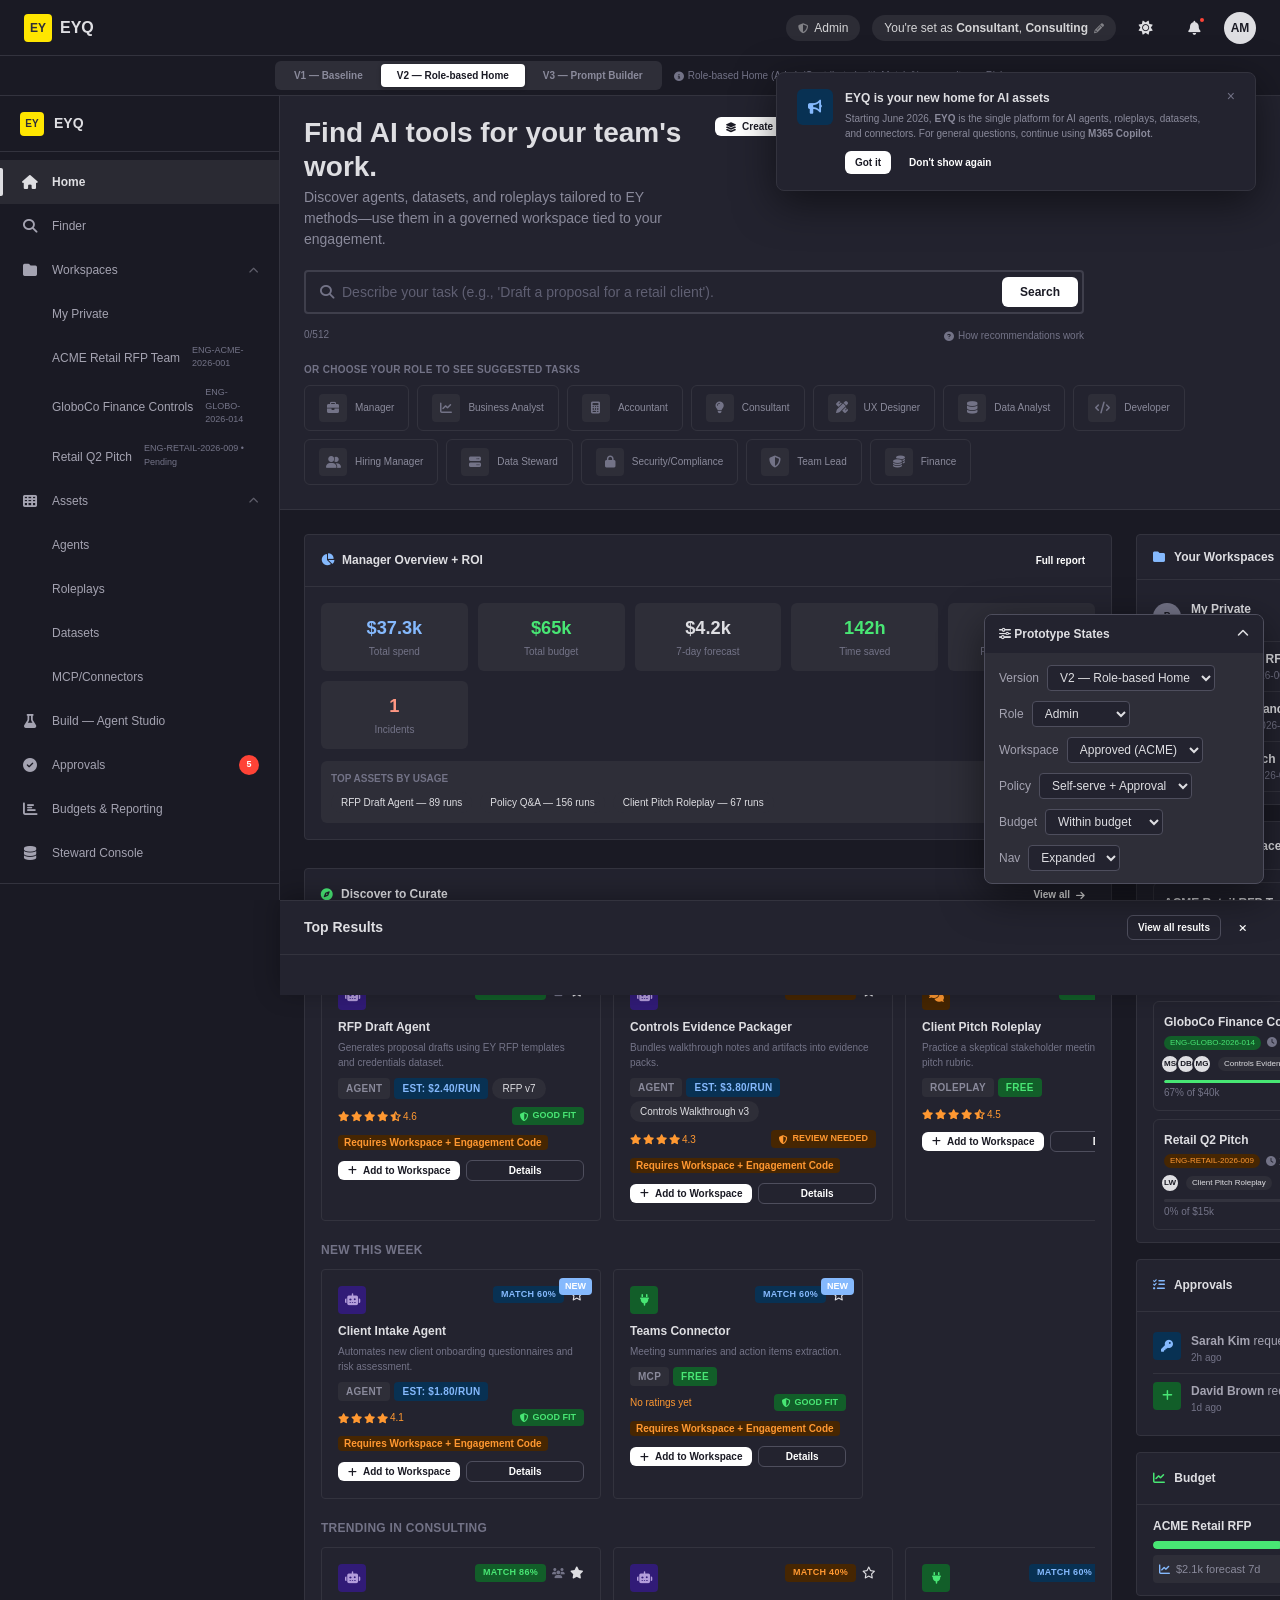
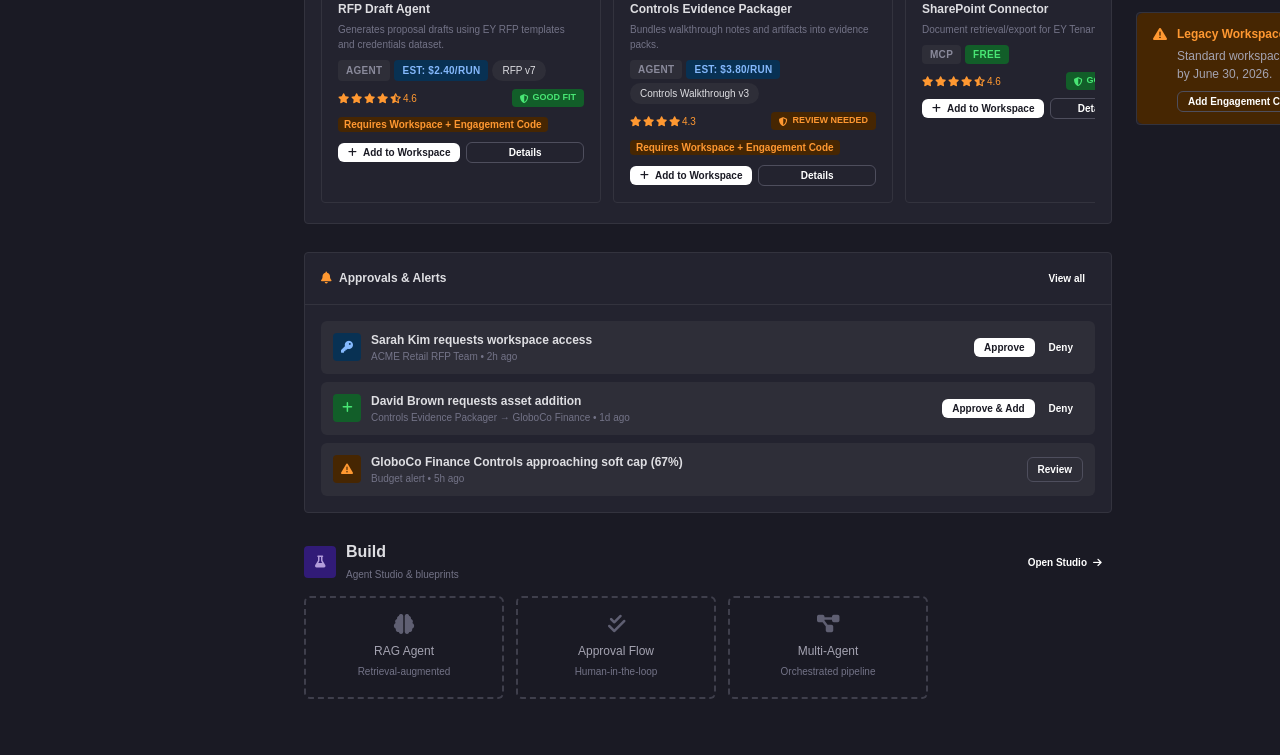
==== commit 3b955eef: "Three-version comparison: V1 Baseline, V2 Role-based Home, V3 Prompt Builder - Version switcher bar " ====
--- a/index.html
+++ b/index.html
@@ -25,29 +25,33 @@
   </div>
 </header>
 
+<!-- Version Switcher Bar -->
+<div class="version-bar">
+  <div class="version-switcher-wrap" id="version-switcher"></div>
+  <span class="version-desc" id="version-desc"><i class="fas fa-info-circle"></i> <span id="version-desc-text"></span></span>
+</div>
+
 <nav class="left-nav" role="navigation" aria-label="Main navigation"></nav>
 
 <main class="app-content">
   <div id="banner-area"></div>
 
-  <!-- Top Bar: Quick Actions (top-right) + Title (top-left) -->
+  <!-- Shared: Title + Quick Actions (top) -->
   <section style="padding:20px 24px 0;background:var(--card-bg);border-bottom:1px solid var(--card-border)">
     <div style="max-width:1400px;margin:0 auto">
       <div style="display:flex;align-items:start;justify-content:space-between;gap:24px;flex-wrap:wrap">
-        <!-- Left: Title -->
         <div style="flex:1;min-width:300px">
           <h1 style="margin-bottom:4px">Find AI tools for your team's work.</h1>
           <p style="color:var(--ey-gray-600);max-width:560px">Discover agents, datasets, and roleplays tailored to EY methods&mdash;use them in a governed workspace tied to your engagement.</p>
         </div>
-        <!-- Right: Quick Actions -->
         <div style="display:flex;gap:8px;flex-wrap:wrap;align-items:center" id="quick-actions"></div>
       </div>
 
-      <!-- AI Finder (prominent, inline) -->
+      <!-- AI Finder Inline (all versions show it here; V1 links to Wizard page, V2/V3 inline) -->
       <div style="margin-top:20px;padding-bottom:24px;max-width:100%">
         <div class="search-input-wrap" id="finder-input-wrap" style="max-width:780px">
           <i class="fas fa-search" style="color:var(--ey-gray-500)"></i>
-          <input class="search-input" id="finder-input" placeholder="Describe your task (e.g., 'Draft a proposal for a retail client using last quarter's credentials')." maxlength="512" oninput="updateFinderCharCount()">
+          <input class="search-input" id="finder-input" placeholder="Describe your task (e.g., 'Draft a proposal for a retail client')." maxlength="512" oninput="updateFinderCharCount()">
           <button class="search-submit" onclick="submitFinderSearch()">Search</button>
         </div>
         <div style="display:flex;align-items:center;justify-content:space-between;margin-top:6px;max-width:780px">
@@ -64,113 +68,80 @@
           </div>
         </div>
 
-        <!-- Graphic Role Cards -->
-        <div style="margin-top:16px">
-          <div style="font-size:var(--font-size-10);font-weight:600;color:var(--ey-gray-500);text-transform:uppercase;letter-spacing:0.3px;margin-bottom:8px">Or choose your role to see suggested tasks</div>
-          <div class="mini-role-grid" id="mini-role-grid"></div>
-        </div>
-
-        <!-- Task Chips (appear when role selected) -->
-        <div id="finder-tasks-area" class="hidden" style="margin-top:14px">
-          <div style="display:flex;align-items:center;justify-content:space-between;margin-bottom:8px">
-            <div style="font-size:var(--font-size-10);font-weight:600;color:var(--ey-gray-500);text-transform:uppercase;letter-spacing:0.3px">Suggested tasks <span id="finder-role-label" style="color:var(--text-primary);text-transform:none"></span></div>
-            <button class="btn btn-ghost btn-sm" style="font-size:10px;padding:2px 8px" onclick="clearFinderRole()"><i class="fas fa-times"></i> Clear role</button>
-          </div>
-          <div class="task-chips" id="finder-task-chips"></div>
-          <div style="margin-top:10px;display:flex;align-items:center;gap:8px">
-            <button class="btn btn-primary btn-sm" onclick="submitFinderSearch()"><i class="fas fa-search"></i> See results</button>
-            <span class="text-xs text-muted" id="finder-task-count">Select tasks to refine results</span>
+        <!-- V1: Link to full Wizard -->
+        <div id="v1-finder-link" class="hidden" style="margin-top:14px">
+          <a href="finder.html" class="btn btn-secondary"><i class="fas fa-magic"></i> Open full Finder Wizard (5 steps)</a>
+        </div>
+
+        <!-- V2/V3: Role cards + Task chips inline -->
+        <div id="v2v3-finder-inline" class="hidden">
+          <div style="margin-top:16px">
+            <div style="font-size:var(--font-size-10);font-weight:600;color:var(--ey-gray-500);text-transform:uppercase;letter-spacing:0.3px;margin-bottom:8px">Or choose your role to see suggested tasks</div>
+            <div class="mini-role-grid" id="mini-role-grid"></div>
+          </div>
+          <div id="finder-tasks-area" class="hidden" style="margin-top:14px">
+            <div style="display:flex;align-items:center;justify-content:space-between;margin-bottom:8px">
+              <div style="font-size:var(--font-size-10);font-weight:600;color:var(--ey-gray-500);text-transform:uppercase;letter-spacing:0.3px">Suggested tasks <span id="finder-role-label" style="color:var(--text-primary);text-transform:none"></span></div>
+              <button class="btn btn-ghost btn-sm" style="font-size:10px;padding:2px 8px" onclick="clearFinderRole()"><i class="fas fa-times"></i> Clear role</button>
+            </div>
+            <div class="task-chips" id="finder-task-chips"></div>
+            <div style="margin-top:10px;display:flex;align-items:center;gap:8px">
+              <button class="btn btn-primary btn-sm" onclick="submitFinderSearch()"><i class="fas fa-search"></i> See results</button>
+              <span class="text-xs text-muted" id="finder-task-count">Select tasks to refine results</span>
+            </div>
+          </div>
+
+          <!-- V3 Only: Prompt Builder area -->
+          <div id="v3-prompt-area" class="hidden" style="margin-top:16px">
+            <div class="prompt-builder">
+              <div style="font-size:var(--font-size-10);font-weight:600;color:var(--ey-gray-500);text-transform:uppercase;letter-spacing:0.3px;margin-bottom:8px">Compose your prompt</div>
+              <textarea class="prompt-field" id="v3-prompt-field" rows="4" placeholder="Your prompt will auto-populate based on role and task selections above..."></textarea>
+              <div class="prompt-actions">
+                <button class="ai-improver-btn" id="ai-improver-btn" onclick="improvePrompt()"><i class="fas fa-wand-magic-sparkles"></i> AI Prompt Improver</button>
+                <button class="btn btn-primary" onclick="submitFinderSearch()"><i class="fas fa-search"></i> Find assets</button>
+                <span class="text-xs text-muted" id="improver-status"></span>
+              </div>
+            </div>
           </div>
         </div>
       </div>
     </div>
   </section>
 
+  <!-- HOME CONTENT: switches per version -->
   <div class="page-container">
     <div class="dashboard-grid">
-      <div class="dashboard-main">
-        <!-- Discover & Consume -->
-        <div class="section-block">
-          <div class="section-header">
-            <div class="section-title"><div class="section-icon discover"><i class="fas fa-compass"></i></div><div><h3>Discover & Consume</h3><span class="text-xs text-muted">AI assets tailored to your work</span></div></div>
-            <a href="finder.html" class="btn btn-ghost btn-sm">View all <i class="fas fa-arrow-right"></i></a>
-          </div>
-          <div class="section-sub">Recommended for you</div>
-          <div class="card-row" id="recommended-row"></div>
-          <div class="section-sub">New this week</div>
-          <div class="card-row" id="new-row"></div>
-          <div class="section-sub">Trending in Consulting</div>
-          <div class="card-row" id="trending-row"></div>
-        </div>
-
-        <!-- Build -->
-        <div class="section-block">
-          <div class="section-header">
-            <div class="section-title"><div class="section-icon build"><i class="fas fa-flask"></i></div><div><h3>Build</h3><span class="text-xs text-muted">Agent Studio & blueprints</span></div></div>
-            <a href="agent-studio.html" class="btn btn-ghost btn-sm">Open Studio <i class="fas fa-arrow-right"></i></a>
-          </div>
-          <div class="card-row">
-            <div class="blueprint-card" onclick="navigateTo('agent-studio.html')"><i class="fas fa-brain"></i><p>RAG Agent</p><span class="text-xs text-muted">Retrieval-augmented</span></div>
-            <div class="blueprint-card" onclick="navigateTo('agent-studio.html')"><i class="fas fa-check-double"></i><p>Approval Flow</p><span class="text-xs text-muted">Human-in-the-loop</span></div>
-            <div class="blueprint-card" onclick="navigateTo('agent-studio.html')"><i class="fas fa-project-diagram"></i><p>Multi-Agent</p><span class="text-xs text-muted">Orchestrated pipeline</span></div>
-          </div>
-        </div>
-
-        <!-- Control -->
-        <div class="section-block">
-          <div class="section-header">
-            <div class="section-title"><div class="section-icon control"><i class="fas fa-shield-alt"></i></div><div><h3>Control</h3><span class="text-xs text-muted">Governance & budgets</span></div></div>
-            <a href="budgets.html" class="btn btn-ghost btn-sm">Dashboard <i class="fas fa-arrow-right"></i></a>
-          </div>
-          <div id="control-section"></div>
-        </div>
-
-        <!-- Extend -->
-        <div class="section-block">
-          <div class="section-header">
-            <div class="section-title"><div class="section-icon extend"><i class="fas fa-plug"></i></div><div><h3>Extend</h3><span class="text-xs text-muted">Connectors & MCP</span></div></div>
-          </div>
-          <div class="card-row">
-            <div class="connector-card" onclick="navigateToAsset('sharepoint')"><div class="connector-icon"><i class="fab fa-microsoft"></i></div><div class="connector-info"><h4>SharePoint</h4><p>Document retrieval</p></div><span class="chip chip-green">Active</span></div>
-            <div class="connector-card" onclick="navigateToAsset('outlook')"><div class="connector-icon"><i class="fas fa-envelope"></i></div><div class="connector-info"><h4>Outlook</h4><p>Email summarization</p></div><span class="chip chip-green">Active</span></div>
-            <div class="connector-card"><div class="connector-icon" style="background:var(--chip-bg);color:var(--ey-gray-500)"><i class="fas fa-plus"></i></div><div class="connector-info"><h4>Request Connector</h4><p>Submit a request</p></div></div>
-          </div>
-        </div>
-      </div>
-
-      <!-- Right Rail: Workspaces Panel -->
-      <aside class="right-rail">
-        <!-- Available Workspaces -->
+      <div class="dashboard-main" id="home-main">
+        <!-- Populated by JS based on version -->
+      </div>
+
+      <!-- Right Rail: Workspaces Panel (all versions) -->
+      <aside class="right-rail" id="home-right-rail">
+        <!-- Your Workspaces -->
         <div class="card">
           <div class="card-header"><h3><i class="fas fa-folder" style="margin-right:6px;color:var(--ey-blue)"></i> Your Workspaces</h3></div>
           <div class="card-body" id="rail-workspaces"></div>
         </div>
-
-        <!-- Recent Workspaces (cards) -->
+        <!-- Recent Workspaces -->
         <div class="card">
           <div class="card-header">
             <h3><i class="fas fa-clock" style="margin-right:6px;color:var(--ey-gray-500)"></i> Recent Workspaces</h3>
             <select class="form-select" style="width:auto;padding:2px 6px;font-size:0.714rem" id="ws-sort" onchange="renderRecentWsCards()">
-              <option value="recent">Recent</option>
-              <option value="name">Name</option>
-              <option value="budget">Budget</option>
+              <option value="recent">Recent</option><option value="name">Name</option><option value="budget">Budget</option>
             </select>
           </div>
           <div class="card-body" id="recent-ws-cards" style="display:flex;flex-direction:column;gap:8px"></div>
         </div>
-
         <!-- Approvals -->
-        <div class="card">
+        <div class="card" id="rail-approvals-card">
           <div class="card-header"><h3><i class="fas fa-tasks" style="margin-right:6px;color:var(--ey-blue)"></i> Approvals</h3><a href="approvals.html" class="btn btn-ghost btn-sm">View all</a></div>
           <div class="card-body" id="rail-approvals"></div>
         </div>
-
         <!-- Budget -->
-        <div class="card">
+        <div class="card" id="rail-budget-card">
           <div class="card-header"><h3><i class="fas fa-chart-line" style="margin-right:6px;color:var(--ey-green)"></i> Budget</h3><a href="budgets.html" class="btn btn-ghost btn-sm">Details</a></div>
           <div class="card-body" id="budget-widget"></div>
         </div>
-
         <!-- Migration Banner -->
         <div class="card" id="migration-banner">
           <div class="card-body" style="background:var(--badge-warning-bg);border-radius:var(--radius-md)">
@@ -234,6 +205,10 @@
 
 <script src="app.js"></script>
 <script>
+/* ================================================================
+   INDEX.HTML — Version-aware Home page logic
+   ================================================================ */
+
 const FINDER_ROLES = [
   { id: 'manager', name: 'Manager', icon: 'fa-briefcase' },
   { id: 'analyst', name: 'Business Analyst', icon: 'fa-chart-line' },
@@ -262,9 +237,11 @@
   'team-lead': ['Manage members', 'Review budgets', 'Assign tasks', 'Approve requests', 'Run reports', 'Set policies'],
   'finance': ['Budget analysis', 'Procurement review', 'Cost optimization', 'Vendor assessment', 'Financial reporting', 'Spend analytics']
 };
+
 let finderSelectedRole = null;
 let finderSelectedTasks = [];
 
+/* ---- Finder inline controls ---- */
 function renderMiniRoleGrid() {
   const grid = $('#mini-role-grid');
   if (!grid) return;
@@ -274,6 +251,7 @@
       <span class="mini-role-name">${r.name}</span>
     </div>`).join('');
 }
+
 function selectFinderRole(roleId) {
   if (finderSelectedRole === roleId) { clearFinderRole(); return; }
   finderSelectedRole = roleId;
@@ -281,13 +259,17 @@
   renderMiniRoleGrid();
   renderFinderTasks();
   show($('#finder-tasks-area'));
-}
+  if (isV3()) updatePromptField();
+}
+
 function clearFinderRole() {
   finderSelectedRole = null;
   finderSelectedTasks = [];
   renderMiniRoleGrid();
   hide($('#finder-tasks-area'));
-}
+  if (isV3()) { const f = $('#v3-prompt-field'); if (f) f.value = ''; }
+}
+
 function renderFinderTasks() {
   const container = $('#finder-task-chips');
   const label = $('#finder-role-label');
@@ -298,53 +280,357 @@
   container.innerHTML = tasks.map(t => `<div class="task-chip ${finderSelectedTasks.includes(t) ? 'selected' : ''}" onclick="toggleFinderTask(this,'${t}')">${t}</div>`).join('');
   updateFinderTaskCount();
 }
+
 function toggleFinderTask(el, task) {
   const idx = finderSelectedTasks.indexOf(task);
   if (idx >= 0) finderSelectedTasks.splice(idx, 1);
   else finderSelectedTasks.push(task);
   el.classList.toggle('selected');
   updateFinderTaskCount();
-}
+  if (isV3()) updatePromptField();
+}
+
 function updateFinderTaskCount() {
   const c = $('#finder-task-count');
   if (c) c.textContent = finderSelectedTasks.length > 0 ? `${finderSelectedTasks.length} task(s) selected` : 'Select tasks to refine results';
 }
+
 function updateFinderCharCount() {
   const input = $('#finder-input');
   const counter = $('#finder-char-count');
   if (input && counter) counter.textContent = input.value.length;
 }
+
+/* ---- V3 Prompt Builder ---- */
+function updatePromptField() {
+  const field = $('#v3-prompt-field');
+  if (!field) return;
+  const role = FINDER_ROLES.find(r => r.id === finderSelectedRole);
+  const roleName = role ? role.name : '';
+  const tasks = finderSelectedTasks.length ? finderSelectedTasks.join(', ') : '';
+  const sl = STATE.currentUser.serviceLine || 'Consulting';
+  let prompt = '';
+  if (roleName && tasks) {
+    prompt = `As a ${roleName} in ${sl}, I need AI tools to help me with: ${tasks}. Find the best matching agents, roleplays, datasets, and connectors for these tasks.`;
+  } else if (roleName) {
+    prompt = `As a ${roleName} in ${sl}, find AI tools relevant to my daily work.`;
+  }
+  field.value = prompt;
+}
+
+function improvePrompt() {
+  const field = $('#v3-prompt-field');
+  const btn = $('#ai-improver-btn');
+  const status = $('#improver-status');
+  if (!field || !field.value.trim()) return;
+
+  btn.disabled = true;
+  if (status) status.textContent = 'Improving...';
+
+  setTimeout(() => {
+    const original = field.value;
+    const role = FINDER_ROLES.find(r => r.id === finderSelectedRole);
+    const roleName = role ? role.name : 'professional';
+    const sl = STATE.currentUser.serviceLine || 'Consulting';
+    const tasks = finderSelectedTasks.length ? finderSelectedTasks.join(', ') : 'general tasks';
+
+    field.value = `I am a ${roleName} working in ${sl} at EY. My priority tasks are: ${tasks}. I need AI-powered tools that can accelerate these workflows while meeting EY governance requirements. Prioritize tools that integrate with existing EY methodologies, support my data residency needs, and fit within workspace budget constraints. Show me agents for task automation, roleplays for practice and training, datasets for grounding, and MCP connectors for system integration.`;
+
+    btn.classList.add('improved');
+    btn.innerHTML = '<i class="fas fa-check"></i> Prompt improved';
+    if (status) status.textContent = 'Prompt enhanced with governance context';
+    btn.disabled = false;
+
+    setTimeout(() => {
+      btn.classList.remove('improved');
+      btn.innerHTML = '<i class="fas fa-wand-magic-sparkles"></i> AI Prompt Improver';
+      if (status) status.textContent = '';
+    }, 4000);
+  }, 1200);
+}
+
+/* ---- Search / Results Tray ---- */
 function submitFinderSearch() {
   const query = $('#finder-input')?.value.trim();
-  if (!query && !finderSelectedRole && !finderSelectedTasks.length) return;
+  const v3prompt = isV3() ? ($('#v3-prompt-field')?.value.trim() || '') : '';
+  if (!query && !finderSelectedRole && !finderSelectedTasks.length && !v3prompt) return;
+
   const tray = $('#results-tray');
   const trayResults = $('#tray-results');
   const trayCount = $('#tray-count');
   const copilotCta = $('#copilot-cta');
+
   const isGeneric = query && (query.length < 20 || /what is|how do|explain|help me/i.test(query));
   if (isGeneric && copilotCta) show(copilotCta); else if (copilotCta) hide(copilotCta);
+
+  const matchCtx = { roles: finderSelectedRole ? [finderSelectedRole] : [], tasks: finderSelectedTasks, serviceLine: STATE.currentUser.serviceLine };
   const results = getAllAssets().slice(0, 4);
-  if (trayResults) trayResults.innerHTML = results.map(a => renderAssetCard(a, true)).join('');
+  if (trayResults) trayResults.innerHTML = results.map(a => renderAssetCard(a, true, matchCtx)).join('');
   if (trayCount) trayCount.textContent = `(${getAllAssets().length} total)`;
   if (tray) tray.classList.add('open');
 }
+
 function closeResultsTray() { const t = $('#results-tray'); if (t) t.classList.remove('open'); }
 
-/* Quick Actions - rendered as compact buttons in top-right area */
+/* ---- Quick Actions (role & version aware) ---- */
 function renderQuickActions() {
   const container = $('#quick-actions');
   if (!container) return;
   let html = '';
   if (isAdmin()) {
     html += `<button class="btn btn-primary btn-sm" onclick="openWorkspaceModal()"><i class="fas fa-layer-group"></i> Create Workspace</button>`;
+    html += `<button class="btn btn-secondary btn-sm" onclick="navigateTo('finder.html')"><i class="fas fa-search"></i> Find AI Tools</button>`;
+    if (isV2() || isV3()) {
+      html += `<button class="btn btn-secondary btn-sm" onclick="navigateTo('approvals.html')"><i class="fas fa-check-circle"></i> Approvals</button>`;
+      html += `<button class="btn btn-secondary btn-sm" onclick="navigateTo('budgets.html')"><i class="fas fa-chart-bar"></i> Set Budgets</button>`;
+    }
+  } else {
+    html += `<button class="btn btn-primary btn-sm" onclick="navigateTo('finder.html')"><i class="fas fa-search"></i> Find AI Tools</button>`;
+    html += `<button class="btn btn-secondary btn-sm" onclick="alert('Join workspace flow...')"><i class="fas fa-sign-in-alt"></i> Join a Workspace</button>`;
+    html += `<button class="btn btn-secondary btn-sm" onclick="alert('Opening M365 Copilot...')"><i class="fab fa-microsoft"></i> M365 Copilot</button>`;
   }
   html += `<button class="btn btn-secondary btn-sm" onclick="navigateTo('agent-studio.html')"><i class="fas fa-robot"></i> Create Agent</button>`;
-  html += `<button class="btn btn-secondary btn-sm" onclick="alert('Roleplay creator...')"><i class="fas fa-comments"></i> Create Roleplay</button>`;
-  html += `<button class="btn btn-secondary btn-sm" onclick="alert('Opening M365 Copilot...')"><i class="fab fa-microsoft"></i> M365 Copilot</button>`;
   container.innerHTML = html;
 }
 
-/* Right-rail: Available Workspaces list */
+/* ---- Version-specific Finder visibility ---- */
+function updateFinderVisibility() {
+  const v1Link = $('#v1-finder-link');
+  const v2v3Inline = $('#v2v3-finder-inline');
+  const v3Prompt = $('#v3-prompt-area');
+
+  if (isV1()) {
+    if (v1Link) show(v1Link);
+    if (v2v3Inline) hide(v2v3Inline);
+  } else {
+    if (v1Link) hide(v1Link);
+    if (v2v3Inline) show(v2v3Inline);
+  }
+
+  if (isV3()) {
+    if (v3Prompt) show(v3Prompt);
+  } else {
+    if (v3Prompt) hide(v3Prompt);
+  }
+}
+
+/* ---- Update version description ---- */
+function updateVersionDesc() {
+  const el = $('#version-desc-text');
+  if (el) el.textContent = VERSION_TOOLTIPS[STATE.version] || '';
+}
+
+/* ---- Home Main Content (version + role aware) ---- */
+function renderHomeMain() {
+  const main = $('#home-main');
+  if (!main) return;
+
+  if (isV1()) {
+    renderV1Home(main);
+  } else if (isV2() || isV3()) {
+    if (isAdmin()) renderV2AdminHome(main);
+    else renderV2ContributorHome(main);
+  }
+}
+
+/* V1 — Baseline Home (role-agnostic) */
+function renderV1Home(container) {
+  const recommended = [...ASSETS.agents.slice(0, 2), ...ASSETS.roleplays.slice(0, 1)];
+  const newAssets = getAllAssets().filter(a => a.isNew);
+  const trending = [...ASSETS.agents.slice(0, 2), ...ASSETS.mcp.slice(0, 1)];
+
+  container.innerHTML = `
+    <!-- Discover & Consume -->
+    <div class="section-block">
+      <div class="section-header">
+        <div class="section-title"><div class="section-icon discover"><i class="fas fa-compass"></i></div><div><h3>Discover & Consume</h3><span class="text-xs text-muted">AI assets tailored to your work</span></div></div>
+        <a href="finder.html" class="btn btn-ghost btn-sm">View all <i class="fas fa-arrow-right"></i></a>
+      </div>
+      <div class="section-sub">Recommended for you</div>
+      <div class="card-row">${recommended.map(a => renderAssetCard(a, false)).join('')}</div>
+      <div class="section-sub">New this week</div>
+      <div class="card-row">${newAssets.length ? newAssets.map(a => renderAssetCard(a, false)).join('') : '<p class="text-sm text-muted">No new assets this week.</p>'}</div>
+      <div class="section-sub">Trending in Consulting</div>
+      <div class="card-row">${trending.map(a => renderAssetCard(a, false)).join('')}</div>
+    </div>
+
+    <!-- Build -->
+    <div class="section-block">
+      <div class="section-header">
+        <div class="section-title"><div class="section-icon build"><i class="fas fa-flask"></i></div><div><h3>Build</h3><span class="text-xs text-muted">Agent Studio & blueprints</span></div></div>
+        <a href="agent-studio.html" class="btn btn-ghost btn-sm">Open Studio <i class="fas fa-arrow-right"></i></a>
+      </div>
+      <div class="card-row">
+        <div class="blueprint-card" onclick="navigateTo('agent-studio.html')"><i class="fas fa-brain"></i><p>RAG Agent</p><span class="text-xs text-muted">Retrieval-augmented</span></div>
+        <div class="blueprint-card" onclick="navigateTo('agent-studio.html')"><i class="fas fa-check-double"></i><p>Approval Flow</p><span class="text-xs text-muted">Human-in-the-loop</span></div>
+        <div class="blueprint-card" onclick="navigateTo('agent-studio.html')"><i class="fas fa-project-diagram"></i><p>Multi-Agent</p><span class="text-xs text-muted">Orchestrated pipeline</span></div>
+      </div>
+    </div>
+
+    <!-- Control -->
+    <div class="section-block">
+      <div class="section-header">
+        <div class="section-title"><div class="section-icon control"><i class="fas fa-shield-alt"></i></div><div><h3>Control</h3><span class="text-xs text-muted">Governance & budgets</span></div></div>
+        <a href="budgets.html" class="btn btn-ghost btn-sm">Dashboard <i class="fas fa-arrow-right"></i></a>
+      </div>
+      <div style="display:flex;align-items:center;gap:8px;padding:8px 12px;background:var(--badge-warning-bg);border-radius:var(--radius-md);font-size:0.857rem;color:var(--ey-orange);margin-bottom:6px"><i class="fas fa-exclamation-triangle"></i> GloboCo Finance Controls: 67% budget used. Approaching soft cap (75%).</div>
+      <div style="display:flex;align-items:center;justify-content:space-between;padding:10px 14px;background:var(--chip-bg);border-radius:var(--radius-md);margin-top:8px"><div style="display:flex;align-items:center;gap:10px"><div class="approval-icon access"><i class="fas fa-key"></i></div><div><div style="font-weight:600;font-size:0.857rem">5 pending approvals</div><div class="text-xs text-muted">2 workspace, 1 dataset, 1 asset add, 1 budget</div></div></div><a href="approvals.html" class="btn btn-sm btn-secondary">Review <i class="fas fa-arrow-right"></i></a></div>
+    </div>
+
+    <!-- Extend -->
+    <div class="section-block">
+      <div class="section-header">
+        <div class="section-title"><div class="section-icon extend"><i class="fas fa-plug"></i></div><div><h3>Extend</h3><span class="text-xs text-muted">Connectors & MCP</span></div></div>
+      </div>
+      <div class="card-row">
+        <div class="connector-card"><div class="connector-icon"><i class="fab fa-microsoft"></i></div><div class="connector-info"><h4>SharePoint</h4><p>Document retrieval</p></div><span class="chip chip-green">Active</span></div>
+        <div class="connector-card"><div class="connector-icon"><i class="fas fa-envelope"></i></div><div class="connector-info"><h4>Outlook</h4><p>Email summarization</p></div><span class="chip chip-green">Active</span></div>
+        <div class="connector-card"><div class="connector-icon" style="background:var(--chip-bg);color:var(--ey-gray-500)"><i class="fas fa-plus"></i></div><div class="connector-info"><h4>Request Connector</h4><p>Submit a request</p></div></div>
+      </div>
+    </div>`;
+}
+
+/* V2/V3 — Admin Home */
+function renderV2AdminHome(container) {
+  const recommended = [...ASSETS.agents.slice(0, 2), ...ASSETS.roleplays.slice(0, 1)];
+  const newAssets = getAllAssets().filter(a => a.isNew);
+  const trending = [...ASSETS.agents.slice(0, 2), ...ASSETS.mcp.slice(0, 1)];
+  const matchCtx = { roles: ['consultant'], tasks: STATE.currentUser.tasks, serviceLine: STATE.currentUser.serviceLine };
+
+  container.innerHTML = `
+    <!-- Manager Overview + ROI -->
+    <div class="home-module">
+      <div class="home-module-header"><h3><i class="fas fa-chart-pie" style="color:var(--ey-blue)"></i> Manager Overview + ROI</h3><a href="budgets.html" class="btn btn-ghost btn-sm">Full report</a></div>
+      <div class="home-module-body">
+        <div class="overview-grid">
+          <div class="overview-stat"><div class="stat-value" style="color:var(--ey-blue)">$37.3k</div><div class="stat-label">Total spend</div></div>
+          <div class="overview-stat"><div class="stat-value" style="color:var(--ey-green)">$65k</div><div class="stat-label">Total budget</div></div>
+          <div class="overview-stat"><div class="stat-value">$4.2k</div><div class="stat-label">7-day forecast</div></div>
+          <div class="overview-stat"><div class="stat-value" style="color:var(--ey-green)">142h</div><div class="stat-label">Time saved</div></div>
+          <div class="overview-stat"><div class="stat-value" style="color:var(--ey-orange)">5</div><div class="stat-label">Pending approvals</div></div>
+          <div class="overview-stat"><div class="stat-value" style="color:var(--ey-red)">1</div><div class="stat-label">Incidents</div></div>
+        </div>
+        <div style="margin-top:12px;padding:10px;background:var(--chip-bg);border-radius:var(--radius-md)">
+          <div style="font-size:var(--font-size-10);font-weight:600;color:var(--ey-gray-500);text-transform:uppercase;margin-bottom:6px">Top assets by usage</div>
+          <div style="display:flex;gap:8px;flex-wrap:wrap">
+            <span class="chip chip-default">RFP Draft Agent — 89 runs</span>
+            <span class="chip chip-default">Policy Q&A — 156 runs</span>
+            <span class="chip chip-default">Client Pitch Roleplay — 67 runs</span>
+          </div>
+        </div>
+      </div>
+    </div>
+
+    <!-- Discover to Curate -->
+    <div class="home-module">
+      <div class="home-module-header"><h3><i class="fas fa-compass" style="color:var(--ey-green)"></i> Discover to Curate</h3><a href="finder.html" class="btn btn-ghost btn-sm">View all <i class="fas fa-arrow-right"></i></a></div>
+      <div class="home-module-body">
+        <div class="section-sub" style="margin-top:0">Recommended for your teams</div>
+        <div class="card-row">${recommended.map(a => renderAssetCard(a, false, matchCtx)).join('')}</div>
+        <div class="section-sub">New this week</div>
+        <div class="card-row">${newAssets.length ? newAssets.map(a => renderAssetCard(a, false, matchCtx)).join('') : '<p class="text-sm text-muted">No new assets this week.</p>'}</div>
+        <div class="section-sub">Trending in ${STATE.currentUser.serviceLine}</div>
+        <div class="card-row">${trending.map(a => renderAssetCard(a, false, matchCtx)).join('')}</div>
+      </div>
+    </div>
+
+    <!-- Approvals & Alerts -->
+    <div class="home-module">
+      <div class="home-module-header"><h3><i class="fas fa-bell" style="color:var(--ey-orange)"></i> Approvals & Alerts</h3><a href="approvals.html" class="btn btn-ghost btn-sm">View all</a></div>
+      <div class="home-module-body">
+        <div class="assigned-list">
+          <div class="assigned-item">
+            <div class="assigned-icon" style="background:var(--badge-info-bg);color:var(--ey-blue)"><i class="fas fa-key"></i></div>
+            <div class="assigned-item-info"><div class="title">Sarah Kim requests workspace access</div><div class="meta">ACME Retail RFP Team &bull; 2h ago</div></div>
+            <div style="display:flex;gap:4px"><button class="btn btn-sm btn-primary" onclick="alert('Approved!')">Approve</button><button class="btn btn-sm btn-ghost" onclick="alert('Denied')">Deny</button></div>
+          </div>
+          <div class="assigned-item">
+            <div class="assigned-icon" style="background:var(--badge-success-bg);color:var(--ey-green)"><i class="fas fa-plus"></i></div>
+            <div class="assigned-item-info"><div class="title">David Brown requests asset addition</div><div class="meta">Controls Evidence Packager → GloboCo Finance &bull; 1d ago</div></div>
+            <div style="display:flex;gap:4px"><button class="btn btn-sm btn-primary" onclick="alert('Approved & Added!')">Approve & Add</button><button class="btn btn-sm btn-ghost" onclick="alert('Denied')">Deny</button></div>
+          </div>
+          <div class="assigned-item">
+            <div class="assigned-icon" style="background:var(--badge-warning-bg);color:var(--ey-orange)"><i class="fas fa-exclamation-triangle"></i></div>
+            <div class="assigned-item-info"><div class="title">GloboCo Finance Controls approaching soft cap (67%)</div><div class="meta">Budget alert &bull; 5h ago</div></div>
+            <a href="budgets.html" class="btn btn-sm btn-secondary">Review</a>
+          </div>
+        </div>
+      </div>
+    </div>
+
+    <!-- Build -->
+    <div class="section-block">
+      <div class="section-header">
+        <div class="section-title"><div class="section-icon build"><i class="fas fa-flask"></i></div><div><h3>Build</h3><span class="text-xs text-muted">Agent Studio & blueprints</span></div></div>
+        <a href="agent-studio.html" class="btn btn-ghost btn-sm">Open Studio <i class="fas fa-arrow-right"></i></a>
+      </div>
+      <div class="card-row">
+        <div class="blueprint-card" onclick="navigateTo('agent-studio.html')"><i class="fas fa-brain"></i><p>RAG Agent</p><span class="text-xs text-muted">Retrieval-augmented</span></div>
+        <div class="blueprint-card" onclick="navigateTo('agent-studio.html')"><i class="fas fa-check-double"></i><p>Approval Flow</p><span class="text-xs text-muted">Human-in-the-loop</span></div>
+        <div class="blueprint-card" onclick="navigateTo('agent-studio.html')"><i class="fas fa-project-diagram"></i><p>Multi-Agent</p><span class="text-xs text-muted">Orchestrated pipeline</span></div>
+      </div>
+    </div>`;
+}
+
+/* V2/V3 — Contributor Home */
+function renderV2ContributorHome(container) {
+  const recommended = [...ASSETS.agents.slice(0, 2), ...ASSETS.roleplays.slice(0, 1)];
+  const newAssets = getAllAssets().filter(a => a.isNew);
+  const trending = [...ASSETS.agents.slice(0, 2), ...ASSETS.mcp.slice(0, 1)];
+  const matchCtx = { roles: ['consultant'], tasks: STATE.currentUser.tasks, serviceLine: STATE.currentUser.serviceLine };
+
+  container.innerHTML = `
+    <!-- Assigned work / Requests -->
+    <div class="home-module">
+      <div class="home-module-header"><h3><i class="fas fa-clipboard-list" style="color:var(--ey-blue)"></i> Your Assignments & Requests</h3></div>
+      <div class="home-module-body">
+        <div class="assigned-list">
+          <div class="assigned-item">
+            <div class="assigned-icon" style="background:var(--badge-info-bg);color:var(--ey-blue)"><i class="fas fa-comments"></i></div>
+            <div class="assigned-item-info"><div class="title">Client Pitch Roleplay</div><div class="meta">Assigned by Jane Patel &bull; Due Mar 15 &bull; ACME Retail RFP Team</div></div>
+            <a href="workspace-home.html?ws=acme" class="btn btn-sm btn-primary">Continue</a>
+          </div>
+          <div class="assigned-item">
+            <div class="assigned-icon" style="background:var(--badge-warning-bg);color:var(--ey-orange)"><i class="fas fa-clock"></i></div>
+            <div class="assigned-item-info"><div class="title">Controls Evidence Packager — Pending approval</div><div class="meta">Requested to add to GloboCo Finance &bull; 1d ago</div></div>
+            <span class="chip chip-orange">Pending</span>
+          </div>
+          <div class="assigned-item">
+            <div class="assigned-icon" style="background:var(--badge-success-bg);color:var(--ey-green)"><i class="fas fa-check"></i></div>
+            <div class="assigned-item-info"><div class="title">EY Credentials Repository — Access approved</div><div class="meta">Dataset access for ACME Retail &bull; 3d ago</div></div>
+            <span class="chip chip-green">Approved</span>
+          </div>
+        </div>
+      </div>
+    </div>
+
+    <!-- Discover to Use -->
+    <div class="home-module">
+      <div class="home-module-header"><h3><i class="fas fa-compass" style="color:var(--ey-green)"></i> Discover to Use</h3><a href="finder.html" class="btn btn-ghost btn-sm">View all <i class="fas fa-arrow-right"></i></a></div>
+      <div class="home-module-body">
+        <div class="section-sub" style="margin-top:0">Recommended for you</div>
+        <div class="card-row">${recommended.map(a => renderAssetCard(a, false, matchCtx)).join('')}</div>
+        <div class="section-sub">New this week</div>
+        <div class="card-row">${newAssets.length ? newAssets.map(a => renderAssetCard(a, false, matchCtx)).join('') : '<p class="text-sm text-muted">No new assets this week.</p>'}</div>
+        <div class="section-sub">Trending in ${STATE.currentUser.serviceLine}</div>
+        <div class="card-row">${trending.map(a => renderAssetCard(a, false, matchCtx)).join('')}</div>
+      </div>
+    </div>
+
+    <!-- Build -->
+    <div class="section-block">
+      <div class="section-header">
+        <div class="section-title"><div class="section-icon build"><i class="fas fa-flask"></i></div><div><h3>Build</h3><span class="text-xs text-muted">Agent Studio & blueprints</span></div></div>
+        <a href="agent-studio.html" class="btn btn-ghost btn-sm">Open Studio <i class="fas fa-arrow-right"></i></a>
+      </div>
+      <div class="card-row">
+        <div class="blueprint-card" onclick="navigateTo('agent-studio.html')"><i class="fas fa-brain"></i><p>RAG Agent</p><span class="text-xs text-muted">Retrieval-augmented</span></div>
+        <div class="blueprint-card" onclick="navigateTo('agent-studio.html')"><i class="fas fa-check-double"></i><p>Approval Flow</p><span class="text-xs text-muted">Human-in-the-loop</span></div>
+      </div>
+    </div>`;
+}
+
+/* ---- Right Rail ---- */
 function renderRailWorkspaces() {
   const container = $('#rail-workspaces');
   if (!container) return;
@@ -359,7 +645,6 @@
   }).join('');
 }
 
-/* Right-rail: Recent Workspaces as cards */
 function renderRecentWsCards() {
   const container = $('#recent-ws-cards');
   if (!container) return;
@@ -371,10 +656,11 @@
     const rolePill = ws.role ? `<span class="chip chip-${ws.role==='Admin'?'blue':ws.role==='Editor'?'green':'default'}" style="font-size:9px">${ws.role}</span>` : '';
     const avatars = (ws.participants||[]).slice(0,3).map(p => `<div class="avatar" style="width:20px;height:20px;font-size:8px;margin-left:-4px;border:2px solid var(--card-bg)" title="${p.n}">${p.i}</div>`).join('');
     const budgetBar = ws.budget ? `<div style="margin-top:6px"><div class="progress-bar" style="height:3px"><div class="progress-fill ${ws.pct > 75 ? 'orange' : 'green'}" style="width:${ws.pct}%"></div></div><div class="text-xs text-muted" style="margin-top:2px">${ws.pct}% of $${(ws.budget/1000).toFixed(0)}k</div></div>` : '';
+    const lockBadge = ws.status === 'pending' ? `<span class="chip chip-orange" style="font-size:8px;padding:1px 6px"><i class="fas fa-lock" style="font-size:7px"></i> Pending</span>` : '';
     return `<a href="workspace-home.html?ws=${ws.id}" style="display:block;padding:10px;border:1px solid var(--card-border);border-radius:var(--radius-md);text-decoration:none;color:inherit;transition:all var(--transition)" onmouseover="this.style.borderColor='var(--btn-secondary-border)'" onmouseout="this.style.borderColor='var(--card-border)'">
       <div style="display:flex;align-items:center;justify-content:space-between;margin-bottom:4px">
         <div style="font-weight:600;font-size:0.857rem;white-space:nowrap;overflow:hidden;text-overflow:ellipsis;flex:1">${ws.name}</div>
-        ${rolePill}
+        ${rolePill} ${lockBadge}
       </div>
       <div style="display:flex;align-items:center;gap:6px;margin-bottom:4px">
         <span class="chip chip-${ws.status==='approved'?'green':'orange'}" style="font-size:8px;padding:1px 6px">${ws.engCode}</span>
@@ -387,14 +673,6 @@
       ${budgetBar}
     </a>`;
   }).join('');
-}
-
-function renderControlSection() {
-  const container = $('#control-section');
-  if (!container) return;
-  container.innerHTML = `
-    <div style="display:flex;align-items:center;gap:8px;padding:8px 12px;background:var(--badge-warning-bg);border-radius:var(--radius-md);font-size:0.857rem;color:var(--ey-orange);margin-bottom:6px"><i class="fas fa-exclamation-triangle"></i> GloboCo Finance Controls: 67% budget used. Approaching soft cap (75%).</div>
-    <div style="display:flex;align-items:center;justify-content:space-between;padding:10px 14px;background:var(--chip-bg);border-radius:var(--radius-md);margin-top:8px"><div style="display:flex;align-items:center;gap:10px"><div class="approval-icon access"><i class="fas fa-key"></i></div><div><div style="font-weight:600;font-size:0.857rem">5 pending approvals</div><div class="text-xs text-muted">2 workspace, 1 dataset, 1 asset add, 1 budget</div></div></div><a href="approvals.html" class="btn btn-sm btn-secondary">Review <i class="fas fa-arrow-right"></i></a></div>`;
 }
 
 function renderRailApprovals() {
@@ -417,6 +695,7 @@
   widget.innerHTML = `<div><div style="display:flex;justify-content:space-between;font-size:0.857rem;margin-bottom:6px"><span style="font-weight:600">ACME Retail RFP</span><span>$10.5k / $25k</span></div><div class="progress-bar"><div class="progress-fill green" style="width:42%"></div></div><div style="display:flex;align-items:center;gap:6px;padding:6px;background:var(--chip-bg);border-radius:var(--radius-sm);margin-top:6px;font-size:0.786rem;color:var(--ey-gray-600)"><i class="fas fa-chart-line" style="color:var(--ey-blue)"></i> $2.1k forecast 7d</div></div>`;
 }
 
+/* ---- Profile ---- */
 function updateProfileTasks() {
   const role = $('#profile-role')?.value || 'Consultant';
   const tasks = PERSONAS[role] || [];
@@ -432,27 +711,21 @@
   updatePageUI();
 }
 
+/* ---- Master updatePageUI ---- */
 function updatePageUI() {
+  updateFinderVisibility();
+  updateVersionDesc();
   renderMiniRoleGrid();
   renderQuickActions();
+  renderHomeMain();
   renderRailWorkspaces();
   renderRecentWsCards();
-  renderControlSection();
   renderRailApprovals();
   renderBudgetWidget();
   updateProfileTasks();
-  const recommended = [...ASSETS.agents.slice(0, 2), ...ASSETS.roleplays.slice(0, 1)];
-  const newAssets = getAllAssets().filter(a => a.isNew);
-  const trending = [...ASSETS.agents.slice(0, 2), ...ASSETS.mcp.slice(0, 1)];
-  const recRow = $('#recommended-row');
-  const newRow = $('#new-row');
-  const trendRow = $('#trending-row');
-  if (recRow) recRow.innerHTML = recommended.map(a => renderAssetCard(a, false)).join('');
-  if (newRow) newRow.innerHTML = newAssets.length ? newAssets.map(a => renderAssetCard(a, false)).join('') : '<p class="text-sm text-muted">No new assets this week.</p>';
-  if (trendRow) trendRow.innerHTML = trending.map(a => renderAssetCard(a, false)).join('');
-}
-
-// Toast
+}
+
+/* ---- Toast ---- */
 function showEYQToast() { const t = $('#eyq-toast'); if (t) setTimeout(() => t.classList.add('open'), 800); }
 function dismissToast() { const t = $('#eyq-toast'); if (t) t.classList.remove('open'); localStorage.setItem('eyq-toast-dismissed', 'true'); }
 if (!localStorage.getItem('eyq-toast-dismissed')) document.addEventListener('DOMContentLoaded', showEYQToast);
--- a/styles.css
+++ b/styles.css
@@ -361,7 +361,7 @@
 
 /* ======== APP SHELL: LEFT NAVIGATION ======== */
 .left-nav {
-  position: fixed; top: var(--header-height); left: 0; bottom: 0;
+  position: fixed; top: calc(var(--header-height) + 40px); left: 0; bottom: 0;
   width: var(--nav-width); background: #1A1A24; color: #A4A3B1;
   border-right: 1px solid #33333E; z-index: 90;
   display: flex; flex-direction: column;
@@ -445,8 +445,8 @@
 
 /* ======== MAIN CONTENT AREA ======== */
 .app-content {
-  margin-left: var(--nav-width); margin-top: var(--header-height);
-  min-height: calc(100vh - var(--header-height));
+  margin-left: var(--nav-width); margin-top: calc(var(--header-height) + 40px);
+  min-height: calc(100vh - var(--header-height) - 40px);
   transition: margin-left 0.25s ease;
 }
 body.nav-collapsed .app-content { margin-left: var(--nav-collapsed-width); }
@@ -1288,6 +1288,115 @@
   display: flex; align-items: center; gap: 12px;
 }
 
+/* ======== VERSION SWITCHER ======== */
+.version-bar {
+  position: fixed; top: var(--header-height); left: 0; right: 0; z-index: 99;
+  display: flex; align-items: center; justify-content: center;
+  padding: 8px 24px; background: #1A1A24;
+  border-bottom: 1px solid #33333E; gap: 0;
+  height: 40px;
+}
+.version-switcher-wrap {
+  display: inline-flex; align-items: center;
+  background: #2E2E38; border-radius: var(--radius-md);
+  padding: 3px; gap: 2px;
+}
+.version-btn {
+  padding: 6px 16px; border: none; border-radius: var(--radius-sm);
+  font-family: var(--font-family); font-size: var(--font-size-10); font-weight: 600;
+  cursor: pointer; transition: all var(--transition);
+  background: transparent; color: #8A8A9B; white-space: nowrap;
+}
+.version-btn:hover { color: #DEDEE2; background: rgba(255,255,255,0.06); }
+.version-btn.active { background: #FFF; color: #1A1A24; box-shadow: 0 1px 4px rgba(0,0,0,0.3); }
+.version-desc {
+  font-size: var(--font-size-10); color: #737387;
+  margin-left: 12px; display: flex; align-items: center; gap: 4px;
+}
+
+/* ======== MATCH PERCENTAGE BADGE ======== */
+.badge-match {
+  display: inline-flex; align-items: center; gap: 3px;
+  padding: 2px 8px; border-radius: var(--radius-sm);
+  font-size: 9px; font-weight: 700; text-transform: uppercase;
+  letter-spacing: 0.3px; white-space: nowrap;
+}
+.badge-match-high { background: var(--badge-success-bg); color: var(--badge-success-text); }
+.badge-match-med { background: var(--badge-info-bg); color: var(--badge-info-text); }
+.badge-match-low { background: var(--badge-warning-bg); color: var(--badge-warning-text); }
+
+/* ======== V2/V3 HOME MODULES ======== */
+.home-modules { display: flex; flex-direction: column; gap: 20px; }
+.home-module {
+  background: var(--card-bg); border: 1px solid var(--card-border);
+  border-radius: var(--card-radius); overflow: hidden;
+}
+.home-module-header {
+  display: flex; align-items: center; justify-content: space-between;
+  padding: 14px 16px; border-bottom: 1px solid var(--card-border);
+}
+.home-module-header h3 { font-size: var(--font-size-12); display: flex; align-items: center; gap: 8px; }
+.home-module-body { padding: 16px; }
+
+.overview-grid {
+  display: grid; grid-template-columns: repeat(auto-fill, minmax(140px, 1fr)); gap: 10px;
+}
+.overview-stat {
+  padding: 12px; background: var(--chip-bg); border-radius: var(--radius-md); text-align: center;
+}
+.overview-stat .stat-value { font-size: 1.3rem; font-weight: 700; color: var(--ey-dark); }
+.overview-stat .stat-label { font-size: var(--font-size-10); color: var(--ey-gray-500); margin-top: 2px; }
+
+.assigned-list { display: flex; flex-direction: column; gap: 8px; }
+.assigned-item {
+  display: flex; align-items: center; gap: 10px; padding: 10px 12px;
+  background: var(--chip-bg); border-radius: var(--radius-md);
+}
+.assigned-item .assigned-icon {
+  width: 28px; height: 28px; border-radius: var(--radius-sm);
+  display: flex; align-items: center; justify-content: center;
+  font-size: var(--font-size-12); flex-shrink: 0;
+}
+.assigned-item-info { flex: 1; min-width: 0; }
+.assigned-item-info .title { font-size: var(--font-size-12); font-weight: 600; }
+.assigned-item-info .meta { font-size: var(--font-size-10); color: var(--ey-gray-500); }
+
+/* ======== PROMPT BUILDER (V3) ======== */
+.prompt-builder { max-width: 780px; }
+.prompt-builder .prompt-field {
+  width: 100%; min-height: 120px; padding: 14px;
+  border: 2px solid var(--input-border); border-radius: var(--radius-md);
+  font-family: var(--font-family); font-size: var(--font-size-12);
+  line-height: 1.6; resize: vertical;
+  background: var(--input-bg); color: var(--ey-dark);
+  transition: border-color var(--transition);
+}
+.prompt-builder .prompt-field:focus { outline: none; border-color: var(--border-focus); }
+.prompt-actions {
+  display: flex; align-items: center; gap: 10px; margin-top: 12px;
+}
+.ai-improver-btn {
+  display: inline-flex; align-items: center; gap: 6px;
+  padding: 8px 16px; border-radius: var(--radius-md); border: 2px solid var(--ey-blue);
+  background: var(--badge-info-bg); color: var(--ey-blue);
+  font-family: var(--font-family); font-size: var(--font-size-12); font-weight: 600;
+  cursor: pointer; transition: all var(--transition);
+}
+.ai-improver-btn:hover { background: var(--ey-blue); color: #FFF; }
+.ai-improver-btn.improved {
+  border-color: var(--ey-green); background: var(--badge-success-bg); color: var(--ey-green);
+}
+.prompt-preview {
+  margin-top: 16px; padding: 12px 16px;
+  background: var(--chip-bg); border-radius: var(--radius-md);
+  border-left: 3px solid var(--ey-blue);
+}
+.prompt-preview .preview-label {
+  font-size: var(--font-size-10); font-weight: 600; text-transform: uppercase;
+  letter-spacing: 0.3px; color: var(--ey-gray-500); margin-bottom: 4px;
+}
+.prompt-preview .preview-text { font-size: var(--font-size-12); color: var(--ey-gray-700); line-height: 1.5; }
+
 /* ======== RESPONSIVE ======== */
 @media (max-width: 1200px) {
   .dashboard-grid { grid-template-columns: 1fr; }
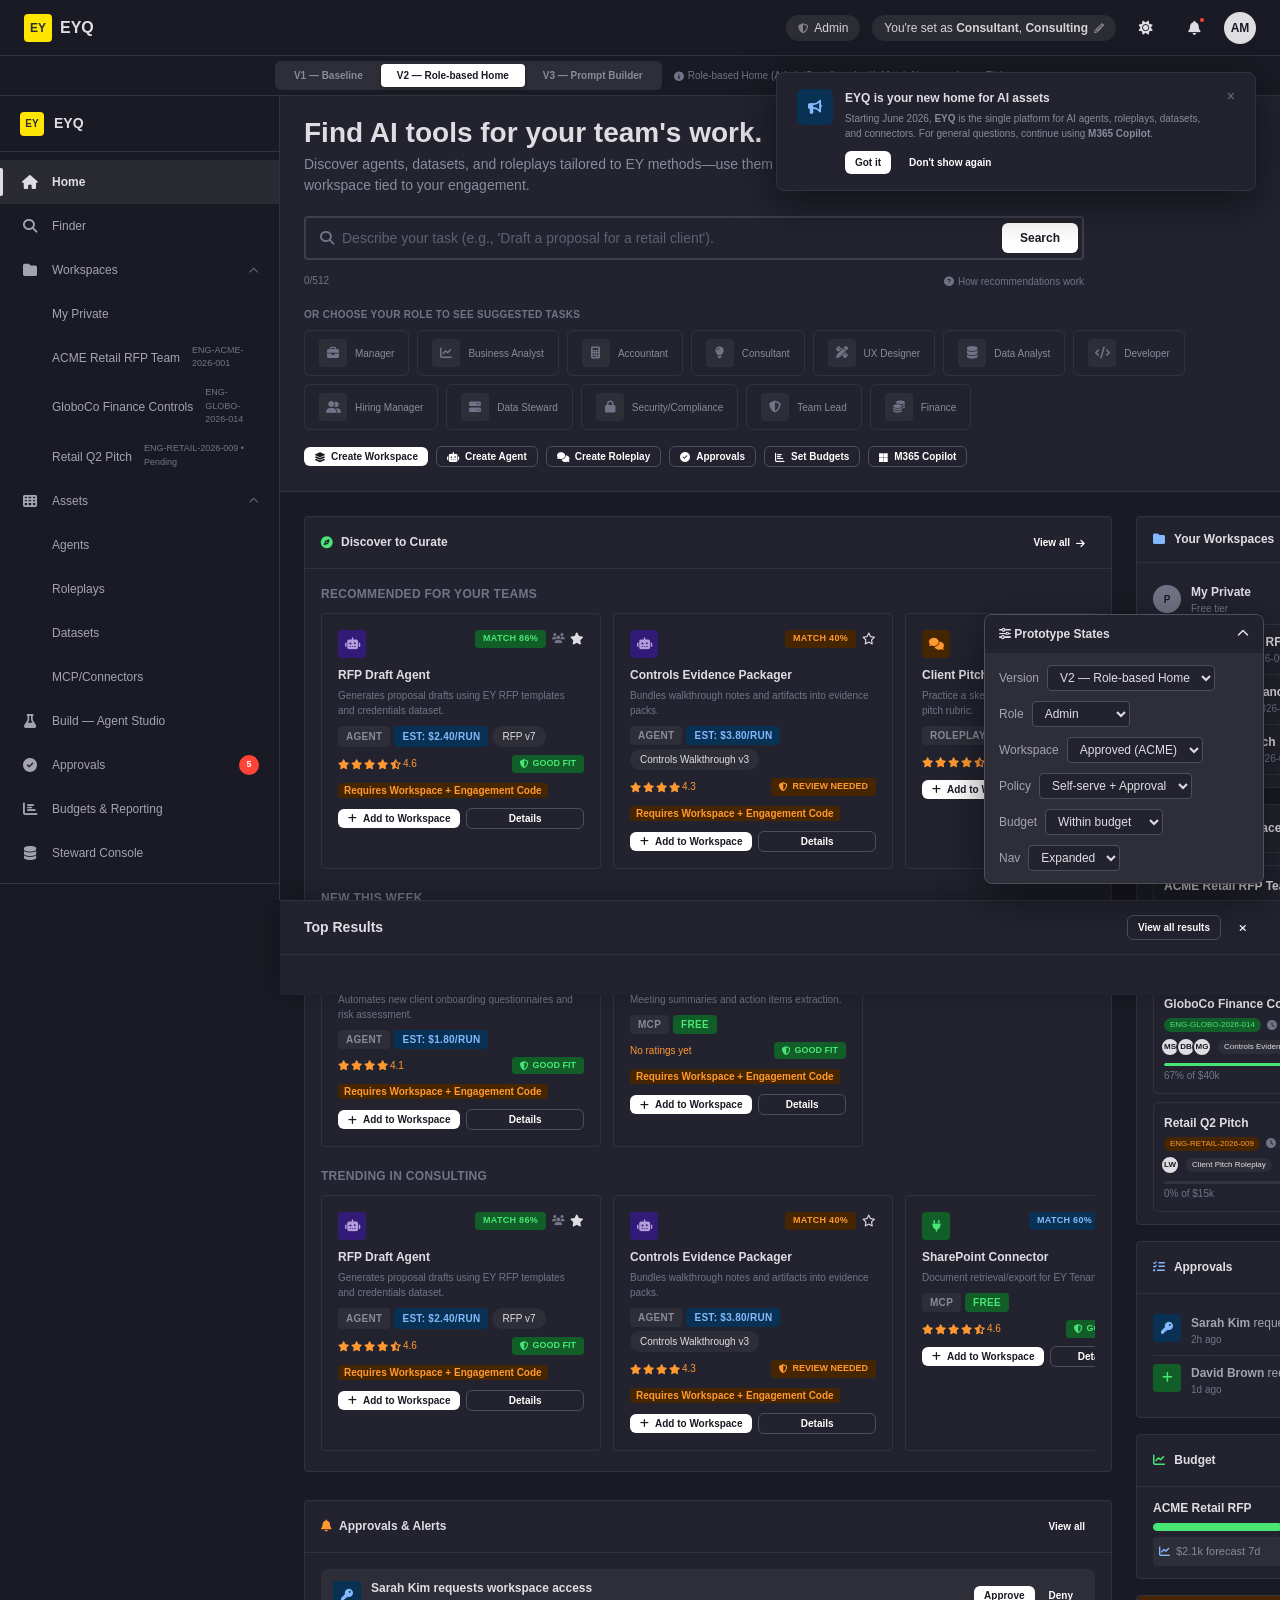
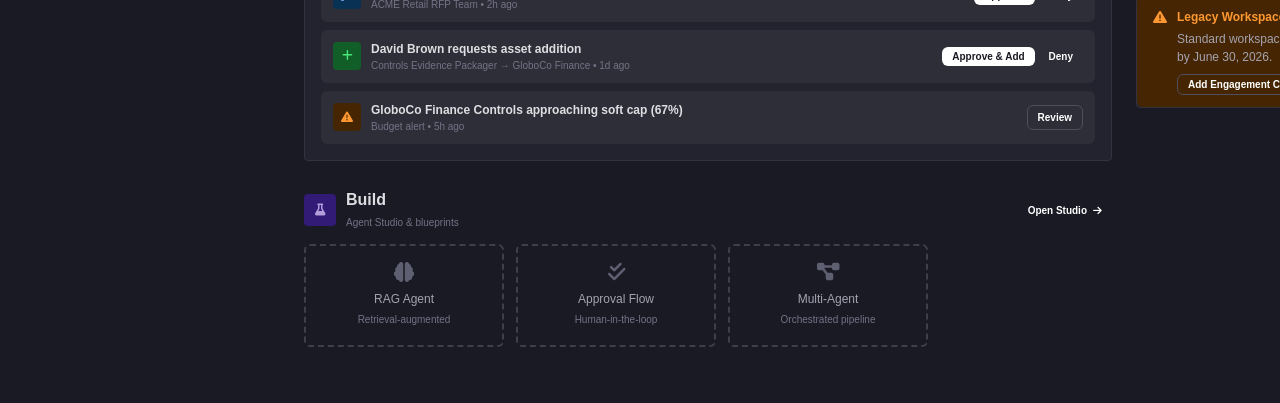
==== commit 2d06d1d8: "Fix: Quick Actions below Finder, remove ROI from Home, V3 single prompt input with filters, keep Cop" ====
--- a/index.html
+++ b/index.html
@@ -39,31 +39,31 @@
   <!-- Shared: Title + Quick Actions (top) -->
   <section style="padding:20px 24px 0;background:var(--card-bg);border-bottom:1px solid var(--card-border)">
     <div style="max-width:1400px;margin:0 auto">
-      <div style="display:flex;align-items:start;justify-content:space-between;gap:24px;flex-wrap:wrap">
-        <div style="flex:1;min-width:300px">
-          <h1 style="margin-bottom:4px">Find AI tools for your team's work.</h1>
-          <p style="color:var(--ey-gray-600);max-width:560px">Discover agents, datasets, and roleplays tailored to EY methods&mdash;use them in a governed workspace tied to your engagement.</p>
-        </div>
-        <div style="display:flex;gap:8px;flex-wrap:wrap;align-items:center" id="quick-actions"></div>
-      </div>
-
-      <!-- AI Finder Inline (all versions show it here; V1 links to Wizard page, V2/V3 inline) -->
-      <div style="margin-top:20px;padding-bottom:24px;max-width:100%">
-        <div class="search-input-wrap" id="finder-input-wrap" style="max-width:780px">
-          <i class="fas fa-search" style="color:var(--ey-gray-500)"></i>
-          <input class="search-input" id="finder-input" placeholder="Describe your task (e.g., 'Draft a proposal for a retail client')." maxlength="512" oninput="updateFinderCharCount()">
-          <button class="search-submit" onclick="submitFinderSearch()">Search</button>
-        </div>
-        <div style="display:flex;align-items:center;justify-content:space-between;margin-top:6px;max-width:780px">
-          <div class="char-counter"><span id="finder-char-count">0</span>/512</div>
-          <div style="position:relative">
-            <span class="search-helper" onclick="document.getElementById('rec-popover').classList.toggle('hidden')"><i class="fas fa-question-circle"></i> How recommendations work</span>
-            <div id="rec-popover" class="hidden" style="position:absolute;bottom:calc(100% + 8px);right:0;background:var(--modal-bg);border:1px solid var(--card-border);border-radius:var(--radius-lg);padding:16px;width:320px;box-shadow:var(--shadow-xl);z-index:50">
-              <ul style="list-style:none;padding:0">
-                <li style="padding:6px 0;font-size:var(--font-size-12);color:var(--ey-gray-700);display:flex;gap:8px"><i class="fas fa-database" style="color:var(--ey-blue);margin-top:2px"></i> Searches across agents, roleplays, datasets, and MCP connectors.</li>
-                <li style="padding:6px 0;font-size:var(--font-size-12);color:var(--ey-gray-700);display:flex;gap:8px"><i class="fas fa-sort-amount-down" style="color:var(--ey-blue);margin-top:2px"></i> Ranks by role, service line, tasks, and governance fit.</li>
-                <li style="padding:6px 0;font-size:var(--font-size-12);color:var(--ey-gray-700);display:flex;gap:8px"><i class="fas fa-robot" style="color:var(--ey-blue);margin-top:2px"></i> For general questions, suggests M365 Copilot.</li>
-              </ul>
+      <div>
+        <h1 style="margin-bottom:4px">Find AI tools for your team's work.</h1>
+        <p style="color:var(--ey-gray-600);max-width:560px">Discover agents, datasets, and roleplays tailored to EY methods&mdash;use them in a governed workspace tied to your engagement.</p>
+      </div>
+
+      <!-- AI Finder Inline -->
+      <div style="margin-top:20px;max-width:100%">
+        <!-- Search bar (V1/V2 only — hidden in V3) -->
+        <div id="finder-search-bar-wrap">
+          <div class="search-input-wrap" id="finder-input-wrap" style="max-width:780px">
+            <i class="fas fa-search" style="color:var(--ey-gray-500)"></i>
+            <input class="search-input" id="finder-input" placeholder="Describe your task (e.g., 'Draft a proposal for a retail client')." maxlength="512" oninput="updateFinderCharCount()">
+            <button class="search-submit" onclick="submitFinderSearch()">Search</button>
+          </div>
+          <div style="display:flex;align-items:center;justify-content:space-between;margin-top:6px;max-width:780px">
+            <div class="char-counter"><span id="finder-char-count">0</span>/512</div>
+            <div style="position:relative">
+              <span class="search-helper" onclick="document.getElementById('rec-popover').classList.toggle('hidden')"><i class="fas fa-question-circle"></i> How recommendations work</span>
+              <div id="rec-popover" class="hidden" style="position:absolute;bottom:calc(100% + 8px);right:0;background:var(--modal-bg);border:1px solid var(--card-border);border-radius:var(--radius-lg);padding:16px;width:320px;box-shadow:var(--shadow-xl);z-index:50">
+                <ul style="list-style:none;padding:0">
+                  <li style="padding:6px 0;font-size:var(--font-size-12);color:var(--ey-gray-700);display:flex;gap:8px"><i class="fas fa-database" style="color:var(--ey-blue);margin-top:2px"></i> Searches across agents, roleplays, datasets, and MCP connectors.</li>
+                  <li style="padding:6px 0;font-size:var(--font-size-12);color:var(--ey-gray-700);display:flex;gap:8px"><i class="fas fa-sort-amount-down" style="color:var(--ey-blue);margin-top:2px"></i> Ranks by role, service line, tasks, and governance fit.</li>
+                  <li style="padding:6px 0;font-size:var(--font-size-12);color:var(--ey-gray-700);display:flex;gap:8px"><i class="fas fa-robot" style="color:var(--ey-blue);margin-top:2px"></i> For general questions, suggests M365 Copilot.</li>
+                </ul>
+              </div>
             </div>
           </div>
         </div>
@@ -85,17 +85,32 @@
               <button class="btn btn-ghost btn-sm" style="font-size:10px;padding:2px 8px" onclick="clearFinderRole()"><i class="fas fa-times"></i> Clear role</button>
             </div>
             <div class="task-chips" id="finder-task-chips"></div>
-            <div style="margin-top:10px;display:flex;align-items:center;gap:8px">
+            <div id="v2-see-results" style="margin-top:10px;display:flex;align-items:center;gap:8px">
               <button class="btn btn-primary btn-sm" onclick="submitFinderSearch()"><i class="fas fa-search"></i> See results</button>
               <span class="text-xs text-muted" id="finder-task-count">Select tasks to refine results</span>
             </div>
           </div>
 
-          <!-- V3 Only: Prompt Builder area -->
+          <!-- V3 Only: Prompt Builder area (replaces search bar) -->
           <div id="v3-prompt-area" class="hidden" style="margin-top:16px">
             <div class="prompt-builder">
               <div style="font-size:var(--font-size-10);font-weight:600;color:var(--ey-gray-500);text-transform:uppercase;letter-spacing:0.3px;margin-bottom:8px">Compose your prompt</div>
               <textarea class="prompt-field" id="v3-prompt-field" rows="4" placeholder="Your prompt will auto-populate based on role and task selections above..."></textarea>
+              <!-- V3 Filters: Service Line + Asset Type -->
+              <div style="display:flex;gap:12px;margin-top:12px;flex-wrap:wrap">
+                <div style="flex:1;min-width:160px">
+                  <label style="font-size:var(--font-size-10);font-weight:600;color:var(--ey-gray-500);text-transform:uppercase;letter-spacing:0.3px;display:block;margin-bottom:4px">Service Line</label>
+                  <select class="form-select" id="v3-sl-filter" style="font-size:var(--font-size-12);padding:6px 10px">
+                    <option value="">All</option><option value="Consulting" selected>Consulting</option><option value="Assurance">Assurance</option><option value="Tax">Tax</option><option value="Fabric">Fabric</option><option value="Strategy and Transactions">Strategy & Transactions</option>
+                  </select>
+                </div>
+                <div style="flex:1;min-width:160px">
+                  <label style="font-size:var(--font-size-10);font-weight:600;color:var(--ey-gray-500);text-transform:uppercase;letter-spacing:0.3px;display:block;margin-bottom:4px">Asset Type</label>
+                  <select class="form-select" id="v3-type-filter" style="font-size:var(--font-size-12);padding:6px 10px">
+                    <option value="">All types</option><option value="Agent">Agents</option><option value="Roleplay">Roleplays</option><option value="Dataset">Datasets</option><option value="MCP">MCP / Connectors</option>
+                  </select>
+                </div>
+              </div>
               <div class="prompt-actions">
                 <button class="ai-improver-btn" id="ai-improver-btn" onclick="improvePrompt()"><i class="fas fa-wand-magic-sparkles"></i> AI Prompt Improver</button>
                 <button class="btn btn-primary" onclick="submitFinderSearch()"><i class="fas fa-search"></i> Find assets</button>
@@ -105,6 +120,9 @@
           </div>
         </div>
       </div>
+
+      <!-- Quick Actions (below the AI Finder) -->
+      <div style="margin-top:16px;padding-bottom:24px;display:flex;gap:8px;flex-wrap:wrap;align-items:center" id="quick-actions"></div>
     </div>
   </section>
 
@@ -379,17 +397,17 @@
   let html = '';
   if (isAdmin()) {
     html += `<button class="btn btn-primary btn-sm" onclick="openWorkspaceModal()"><i class="fas fa-layer-group"></i> Create Workspace</button>`;
-    html += `<button class="btn btn-secondary btn-sm" onclick="navigateTo('finder.html')"><i class="fas fa-search"></i> Find AI Tools</button>`;
+    html += `<button class="btn btn-secondary btn-sm" onclick="navigateTo('agent-studio.html')"><i class="fas fa-robot"></i> Create Agent</button>`;
+    html += `<button class="btn btn-secondary btn-sm" onclick="alert('Roleplay creator...')"><i class="fas fa-comments"></i> Create Roleplay</button>`;
     if (isV2() || isV3()) {
       html += `<button class="btn btn-secondary btn-sm" onclick="navigateTo('approvals.html')"><i class="fas fa-check-circle"></i> Approvals</button>`;
       html += `<button class="btn btn-secondary btn-sm" onclick="navigateTo('budgets.html')"><i class="fas fa-chart-bar"></i> Set Budgets</button>`;
     }
   } else {
-    html += `<button class="btn btn-primary btn-sm" onclick="navigateTo('finder.html')"><i class="fas fa-search"></i> Find AI Tools</button>`;
     html += `<button class="btn btn-secondary btn-sm" onclick="alert('Join workspace flow...')"><i class="fas fa-sign-in-alt"></i> Join a Workspace</button>`;
-    html += `<button class="btn btn-secondary btn-sm" onclick="alert('Opening M365 Copilot...')"><i class="fab fa-microsoft"></i> M365 Copilot</button>`;
+    html += `<button class="btn btn-secondary btn-sm" onclick="navigateTo('agent-studio.html')"><i class="fas fa-robot"></i> Create Agent</button>`;
   }
-  html += `<button class="btn btn-secondary btn-sm" onclick="navigateTo('agent-studio.html')"><i class="fas fa-robot"></i> Create Agent</button>`;
+  html += `<button class="btn btn-secondary btn-sm" onclick="alert('Opening M365 Copilot...')"><i class="fab fa-microsoft"></i> M365 Copilot</button>`;
   container.innerHTML = html;
 }
 
@@ -398,10 +416,13 @@
   const v1Link = $('#v1-finder-link');
   const v2v3Inline = $('#v2v3-finder-inline');
   const v3Prompt = $('#v3-prompt-area');
+  const searchBar = $('#finder-search-bar-wrap');
+  const v2Results = $('#v2-see-results');
 
   if (isV1()) {
     if (v1Link) show(v1Link);
     if (v2v3Inline) hide(v2v3Inline);
+    if (searchBar) show(searchBar);
   } else {
     if (v1Link) hide(v1Link);
     if (v2v3Inline) show(v2v3Inline);
@@ -409,8 +430,12 @@
 
   if (isV3()) {
     if (v3Prompt) show(v3Prompt);
+    if (searchBar) hide(searchBar);
+    if (v2Results) hide(v2Results);
   } else {
     if (v3Prompt) hide(v3Prompt);
+    if (!isV1() && searchBar) show(searchBar);
+    if (v2Results) show(v2Results);
   }
 }
 
@@ -498,29 +523,6 @@
   const matchCtx = { roles: ['consultant'], tasks: STATE.currentUser.tasks, serviceLine: STATE.currentUser.serviceLine };
 
   container.innerHTML = `
-    <!-- Manager Overview + ROI -->
-    <div class="home-module">
-      <div class="home-module-header"><h3><i class="fas fa-chart-pie" style="color:var(--ey-blue)"></i> Manager Overview + ROI</h3><a href="budgets.html" class="btn btn-ghost btn-sm">Full report</a></div>
-      <div class="home-module-body">
-        <div class="overview-grid">
-          <div class="overview-stat"><div class="stat-value" style="color:var(--ey-blue)">$37.3k</div><div class="stat-label">Total spend</div></div>
-          <div class="overview-stat"><div class="stat-value" style="color:var(--ey-green)">$65k</div><div class="stat-label">Total budget</div></div>
-          <div class="overview-stat"><div class="stat-value">$4.2k</div><div class="stat-label">7-day forecast</div></div>
-          <div class="overview-stat"><div class="stat-value" style="color:var(--ey-green)">142h</div><div class="stat-label">Time saved</div></div>
-          <div class="overview-stat"><div class="stat-value" style="color:var(--ey-orange)">5</div><div class="stat-label">Pending approvals</div></div>
-          <div class="overview-stat"><div class="stat-value" style="color:var(--ey-red)">1</div><div class="stat-label">Incidents</div></div>
-        </div>
-        <div style="margin-top:12px;padding:10px;background:var(--chip-bg);border-radius:var(--radius-md)">
-          <div style="font-size:var(--font-size-10);font-weight:600;color:var(--ey-gray-500);text-transform:uppercase;margin-bottom:6px">Top assets by usage</div>
-          <div style="display:flex;gap:8px;flex-wrap:wrap">
-            <span class="chip chip-default">RFP Draft Agent — 89 runs</span>
-            <span class="chip chip-default">Policy Q&A — 156 runs</span>
-            <span class="chip chip-default">Client Pitch Roleplay — 67 runs</span>
-          </div>
-        </div>
-      </div>
-    </div>
-
     <!-- Discover to Curate -->
     <div class="home-module">
       <div class="home-module-header"><h3><i class="fas fa-compass" style="color:var(--ey-green)"></i> Discover to Curate</h3><a href="finder.html" class="btn btn-ghost btn-sm">View all <i class="fas fa-arrow-right"></i></a></div>
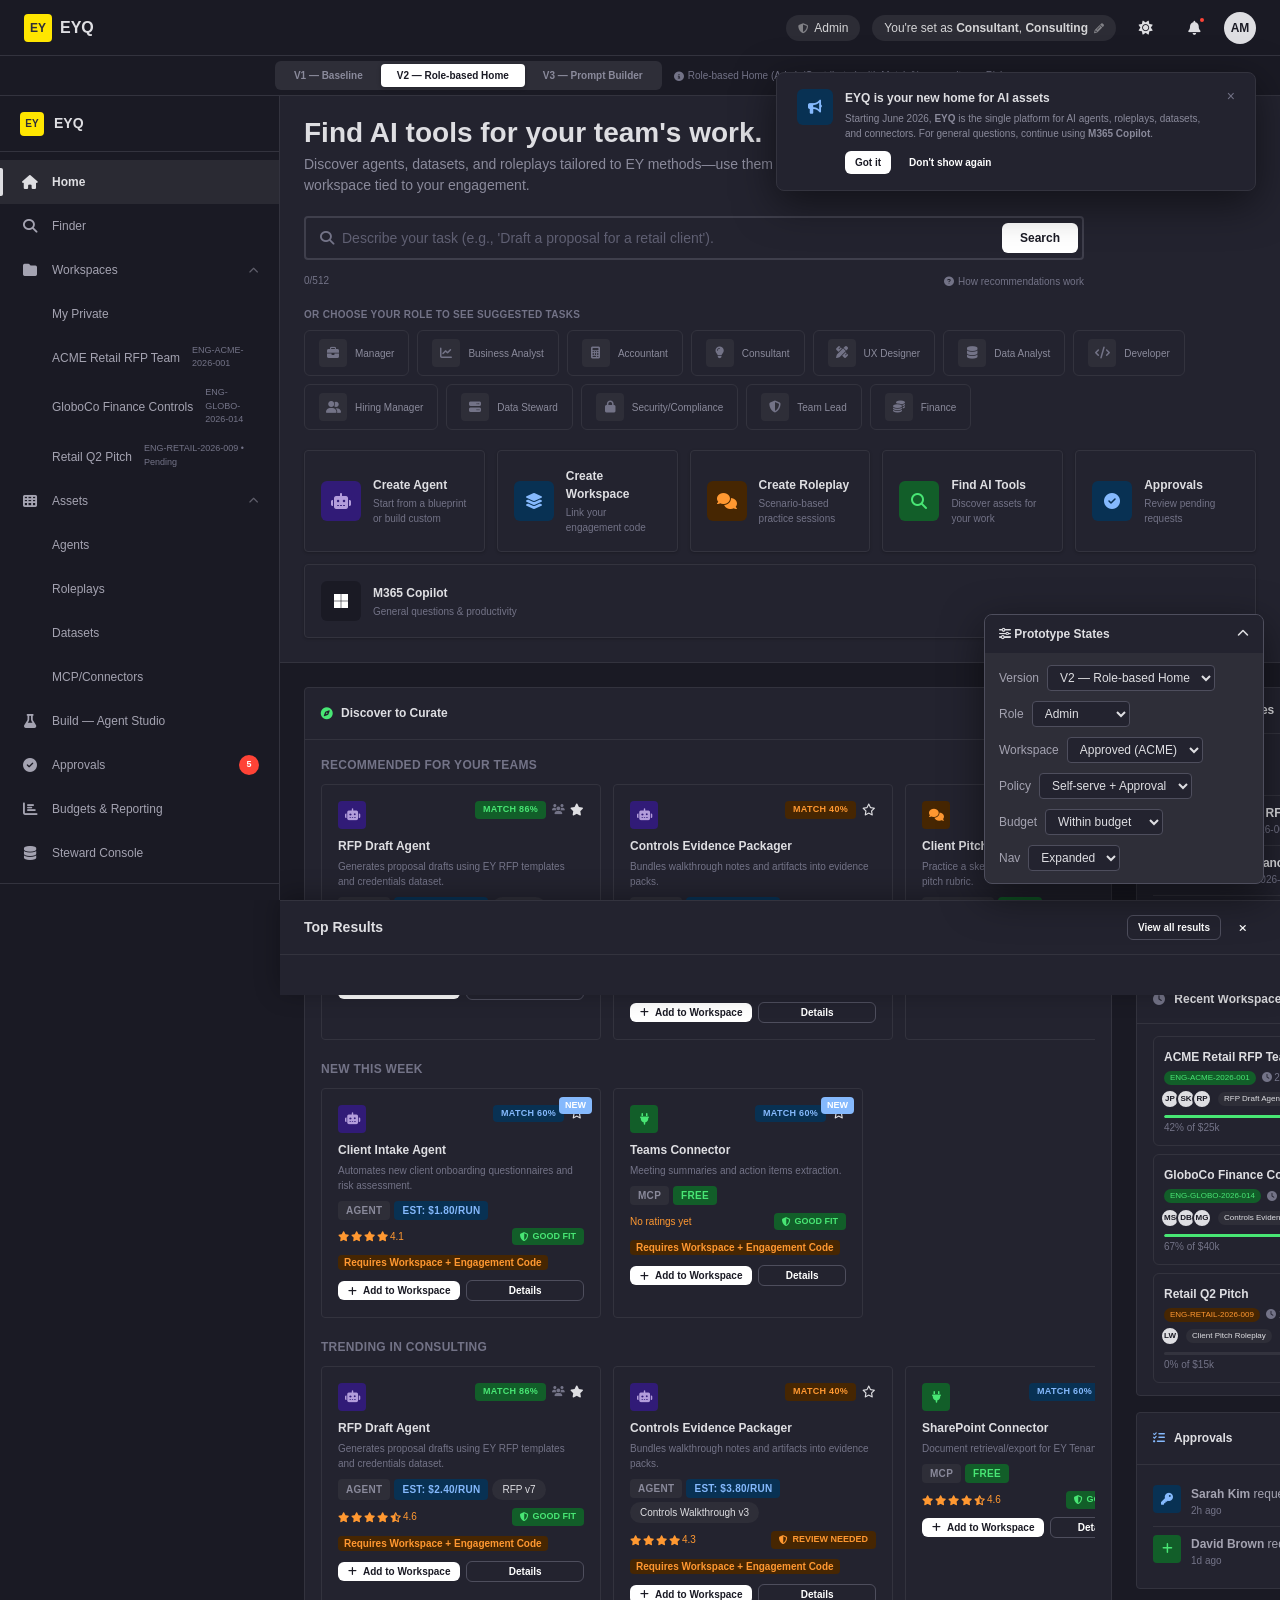
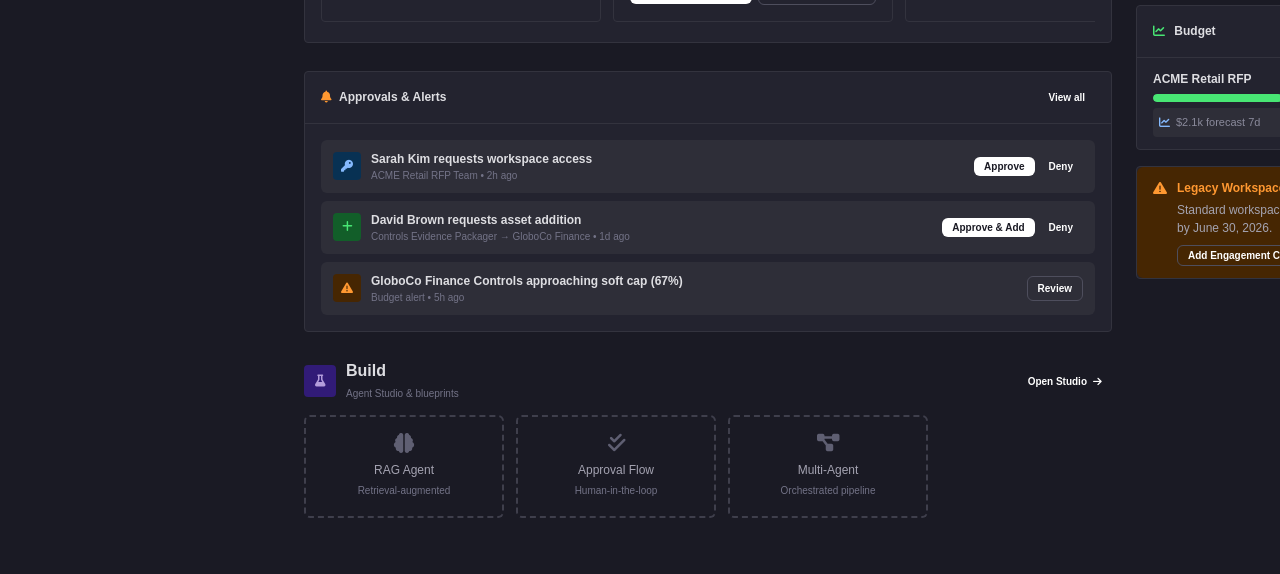
==== commit e392ca31: "Quick Actions as icon+description cards instead of buttons Co-authored-by: factory-droid[bot] <13893" ====
--- a/index.html
+++ b/index.html
@@ -121,8 +121,8 @@
         </div>
       </div>
 
-      <!-- Quick Actions (below the AI Finder) -->
-      <div style="margin-top:16px;padding-bottom:24px;display:flex;gap:8px;flex-wrap:wrap;align-items:center" id="quick-actions"></div>
+      <!-- Quick Actions (below the AI Finder, as cards) -->
+      <div style="margin-top:20px;padding-bottom:24px" id="quick-actions" class="quick-actions"></div>
     </div>
   </section>
 
@@ -394,21 +394,27 @@
 function renderQuickActions() {
   const container = $('#quick-actions');
   if (!container) return;
-  let html = '';
+  let cards = [];
   if (isAdmin()) {
-    html += `<button class="btn btn-primary btn-sm" onclick="openWorkspaceModal()"><i class="fas fa-layer-group"></i> Create Workspace</button>`;
-    html += `<button class="btn btn-secondary btn-sm" onclick="navigateTo('agent-studio.html')"><i class="fas fa-robot"></i> Create Agent</button>`;
-    html += `<button class="btn btn-secondary btn-sm" onclick="alert('Roleplay creator...')"><i class="fas fa-comments"></i> Create Roleplay</button>`;
+    cards.push({ icon: 'fa-robot', iconCls: 'agent', label: 'Create Agent', desc: 'Start from a blueprint or build custom', onclick: "navigateTo('agent-studio.html')" });
+    cards.push({ icon: 'fa-layer-group', iconCls: 'workspace', label: 'Create Workspace', desc: 'Link your engagement code', onclick: 'openWorkspaceModal()' });
+    cards.push({ icon: 'fa-comments', iconCls: 'roleplay', label: 'Create Roleplay', desc: 'Scenario-based practice sessions', onclick: "alert('Roleplay creator...')" });
+    cards.push({ icon: 'fa-search', iconCls: 'find', label: 'Find AI Tools', desc: 'Discover assets for your work', onclick: "navigateTo('finder.html')" });
     if (isV2() || isV3()) {
-      html += `<button class="btn btn-secondary btn-sm" onclick="navigateTo('approvals.html')"><i class="fas fa-check-circle"></i> Approvals</button>`;
-      html += `<button class="btn btn-secondary btn-sm" onclick="navigateTo('budgets.html')"><i class="fas fa-chart-bar"></i> Set Budgets</button>`;
+      cards.push({ icon: 'fa-check-circle', iconCls: 'workspace', label: 'Approvals', desc: 'Review pending requests', onclick: "navigateTo('approvals.html')" });
     }
   } else {
-    html += `<button class="btn btn-secondary btn-sm" onclick="alert('Join workspace flow...')"><i class="fas fa-sign-in-alt"></i> Join a Workspace</button>`;
-    html += `<button class="btn btn-secondary btn-sm" onclick="navigateTo('agent-studio.html')"><i class="fas fa-robot"></i> Create Agent</button>`;
+    cards.push({ icon: 'fa-search', iconCls: 'find', label: 'Find AI Tools', desc: 'Discover assets for your work', onclick: "navigateTo('finder.html')" });
+    cards.push({ icon: 'fa-sign-in-alt', iconCls: 'workspace', label: 'Join a Workspace', desc: 'Request access to a team workspace', onclick: "alert('Join workspace flow...')" });
+    cards.push({ icon: 'fa-robot', iconCls: 'agent', label: 'Create Agent', desc: 'Start from a blueprint or build custom', onclick: "navigateTo('agent-studio.html')" });
   }
-  html += `<button class="btn btn-secondary btn-sm" onclick="alert('Opening M365 Copilot...')"><i class="fab fa-microsoft"></i> M365 Copilot</button>`;
-  container.innerHTML = html;
+  cards.push({ icon: 'fa-microsoft', iconCls: 'copilot', label: 'M365 Copilot', desc: 'General questions & productivity', onclick: "alert('Opening M365 Copilot...')", fab: true });
+
+  container.innerHTML = cards.map(c => `
+    <div class="qa-card" onclick="${c.onclick}">
+      <div class="qa-icon ${c.iconCls}"><i class="${c.fab ? 'fab' : 'fas'} ${c.icon}"></i></div>
+      <div class="qa-text"><h4>${c.label}</h4><p>${c.desc}</p></div>
+    </div>`).join('');
 }
 
 /* ---- Version-specific Finder visibility ---- */
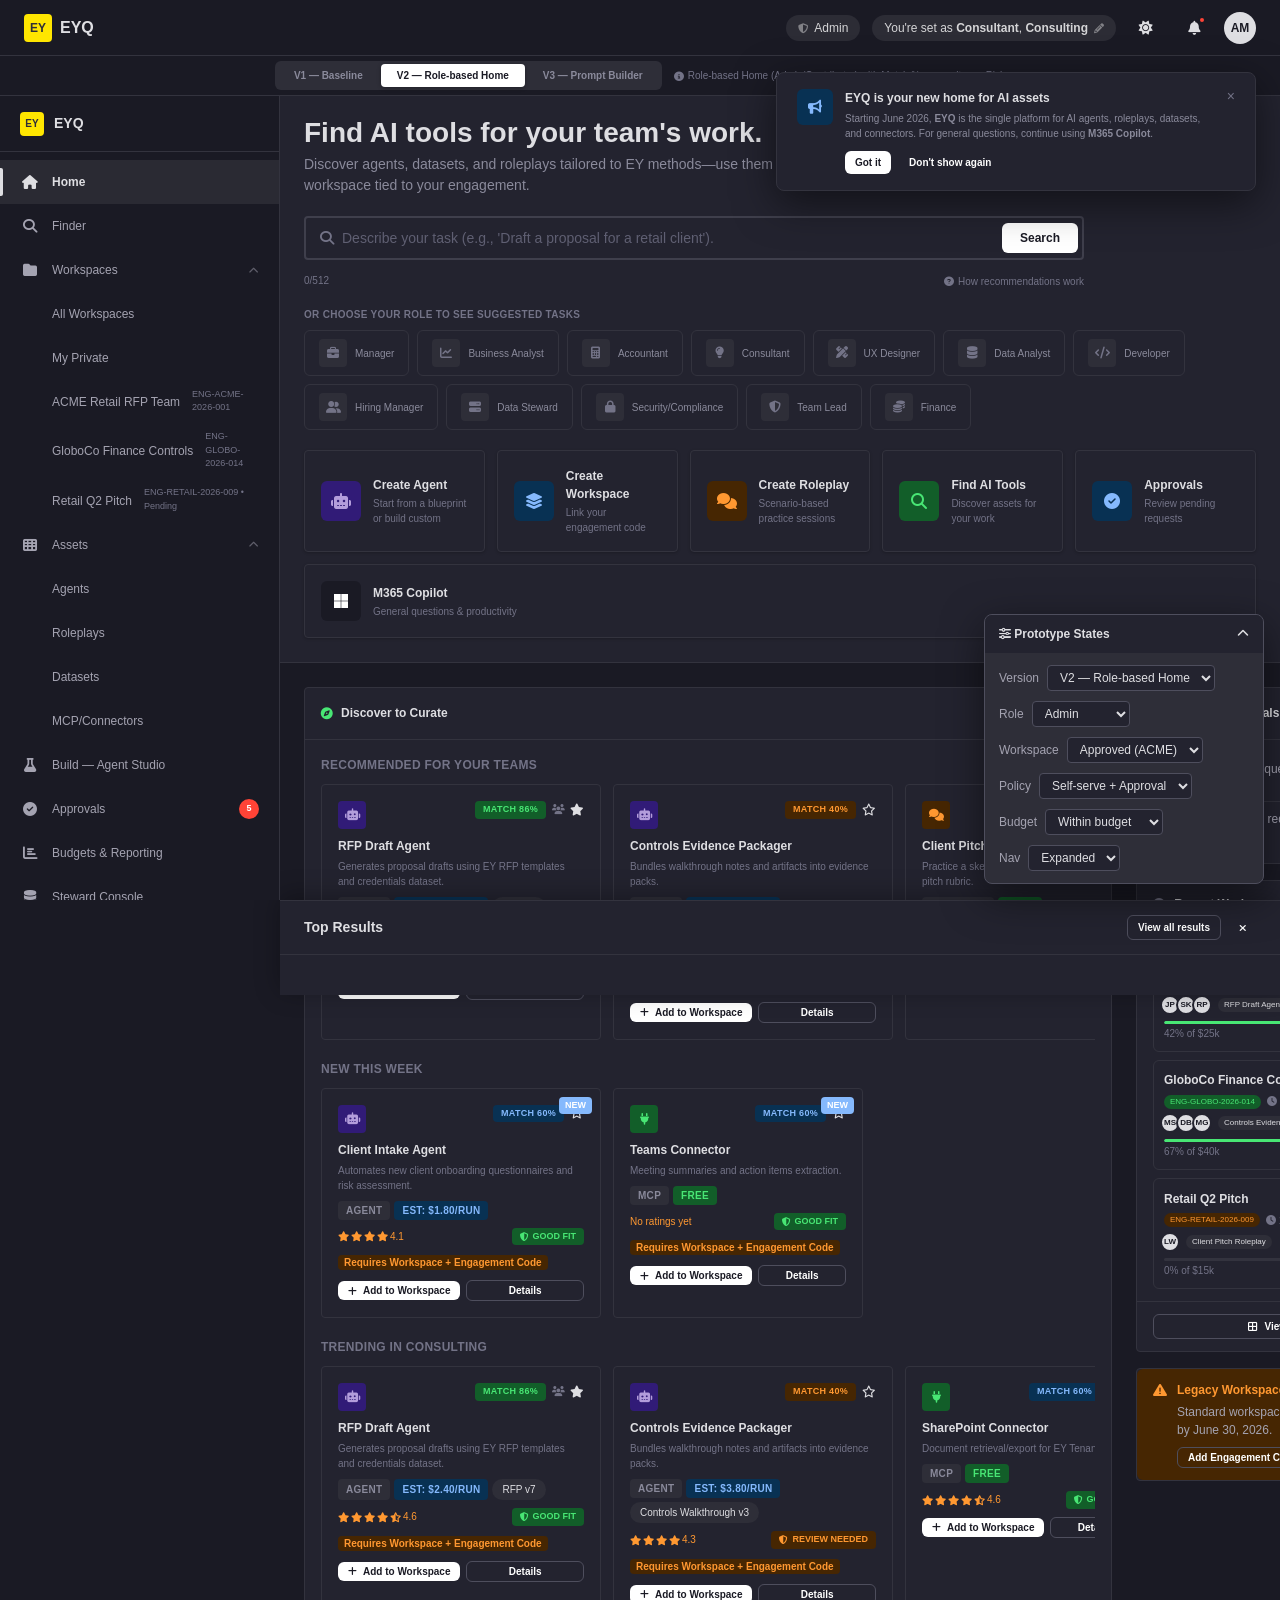
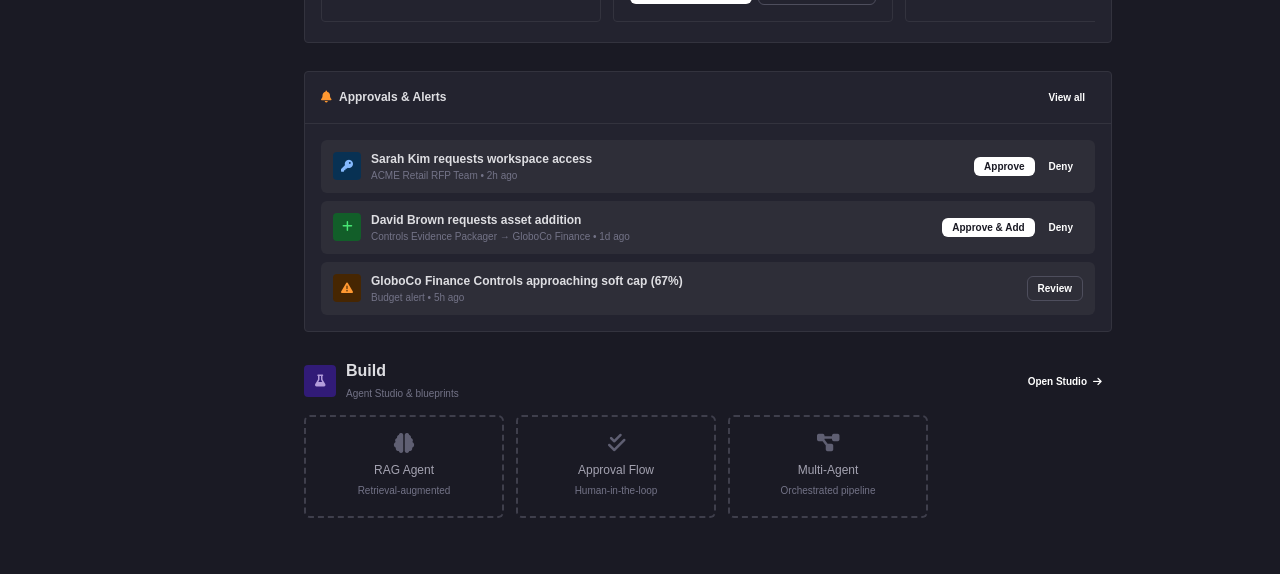
==== commit be9f3a4b: "V2 workspace redesign: alerts, conversations sidebar, workspaces page, budget in metrics tab - Remov" ====
--- a/index.html
+++ b/index.html
@@ -68,13 +68,8 @@
           </div>
         </div>
 
-        <!-- V1: Link to full Wizard -->
-        <div id="v1-finder-link" class="hidden" style="margin-top:14px">
-          <a href="finder.html" class="btn btn-secondary"><i class="fas fa-magic"></i> Open full Finder Wizard (5 steps)</a>
-        </div>
-
-        <!-- V2/V3: Role cards + Task chips inline -->
-        <div id="v2v3-finder-inline" class="hidden">
+        <!-- Role cards + Task chips inline (all versions) -->
+        <div id="finder-inline">
           <div style="margin-top:16px">
             <div style="font-size:var(--font-size-10);font-weight:600;color:var(--ey-gray-500);text-transform:uppercase;letter-spacing:0.3px;margin-bottom:8px">Or choose your role to see suggested tasks</div>
             <div class="mini-role-grid" id="mini-role-grid"></div>
@@ -135,10 +130,10 @@
 
       <!-- Right Rail: Workspaces Panel (all versions) -->
       <aside class="right-rail" id="home-right-rail">
-        <!-- Your Workspaces -->
-        <div class="card">
-          <div class="card-header"><h3><i class="fas fa-folder" style="margin-right:6px;color:var(--ey-blue)"></i> Your Workspaces</h3></div>
-          <div class="card-body" id="rail-workspaces"></div>
+        <!-- Approvals & Alerts (V2/V3: moved to top position) -->
+        <div class="card" id="rail-approvals-card">
+          <div class="card-header"><h3><i class="fas fa-bell" style="margin-right:6px;color:var(--ey-orange)"></i> Alerts & Approvals</h3><a href="approvals.html" class="btn btn-ghost btn-sm">View all</a></div>
+          <div class="card-body" id="rail-approvals"></div>
         </div>
         <!-- Recent Workspaces -->
         <div class="card">
@@ -149,16 +144,9 @@
             </select>
           </div>
           <div class="card-body" id="recent-ws-cards" style="display:flex;flex-direction:column;gap:8px"></div>
-        </div>
-        <!-- Approvals -->
-        <div class="card" id="rail-approvals-card">
-          <div class="card-header"><h3><i class="fas fa-tasks" style="margin-right:6px;color:var(--ey-blue)"></i> Approvals</h3><a href="approvals.html" class="btn btn-ghost btn-sm">View all</a></div>
-          <div class="card-body" id="rail-approvals"></div>
-        </div>
-        <!-- Budget -->
-        <div class="card" id="rail-budget-card">
-          <div class="card-header"><h3><i class="fas fa-chart-line" style="margin-right:6px;color:var(--ey-green)"></i> Budget</h3><a href="budgets.html" class="btn btn-ghost btn-sm">Details</a></div>
-          <div class="card-body" id="budget-widget"></div>
+          <div style="padding:12px 16px;border-top:1px solid var(--card-border)">
+            <a href="workspaces.html" class="btn btn-secondary btn-sm w-full" style="justify-content:center"><i class="fas fa-th-large"></i> View All Workspaces</a>
+          </div>
         </div>
         <!-- Migration Banner -->
         <div class="card" id="migration-banner">
@@ -419,20 +407,9 @@
 
 /* ---- Version-specific Finder visibility ---- */
 function updateFinderVisibility() {
-  const v1Link = $('#v1-finder-link');
-  const v2v3Inline = $('#v2v3-finder-inline');
   const v3Prompt = $('#v3-prompt-area');
   const searchBar = $('#finder-search-bar-wrap');
   const v2Results = $('#v2-see-results');
-
-  if (isV1()) {
-    if (v1Link) show(v1Link);
-    if (v2v3Inline) hide(v2v3Inline);
-    if (searchBar) show(searchBar);
-  } else {
-    if (v1Link) hide(v1Link);
-    if (v2v3Inline) show(v2v3Inline);
-  }
 
   if (isV3()) {
     if (v3Prompt) show(v3Prompt);
@@ -440,7 +417,7 @@
     if (v2Results) hide(v2Results);
   } else {
     if (v3Prompt) hide(v3Prompt);
-    if (!isV1() && searchBar) show(searchBar);
+    if (searchBar) show(searchBar);
     if (v2Results) show(v2Results);
   }
 }
@@ -639,19 +616,7 @@
 }
 
 /* ---- Right Rail ---- */
-function renderRailWorkspaces() {
-  const container = $('#rail-workspaces');
-  if (!container) return;
-  const wsList = [WORKSPACES.private, WORKSPACES.acme, WORKSPACES.globo, WORKSPACES.retail];
-  container.innerHTML = wsList.map(ws => {
-    const budgetHtml = ws.budget ? `<div style="width:60px;height:4px;background:var(--card-border);border-radius:2px;overflow:hidden"><div style="width:${ws.pct}%;height:100%;border-radius:2px;background:${ws.pct>75?'var(--ey-orange)':'var(--ey-green)'}"></div></div><span class="text-xs text-muted">${ws.pct}%</span>` : '';
-    return `<a href="workspace-home.html?ws=${ws.id}" style="display:flex;align-items:center;gap:10px;padding:8px 0;border-bottom:1px solid var(--card-border);text-decoration:none;color:inherit">
-      <div class="avatar" style="width:28px;height:28px;background:${ws.type==='private'?'var(--ey-gray-500)':ws.status==='approved'?'var(--ey-green)':'var(--ey-orange)'};color:#1A1A24;font-size:10px;flex-shrink:0">${ws.icon}</div>
-      <div style="flex:1;min-width:0"><div style="font-weight:600;font-size:0.857rem;white-space:nowrap;overflow:hidden;text-overflow:ellipsis">${ws.name}</div><div class="text-xs text-muted">${ws.engCode || 'Free tier'}</div></div>
-      <div style="display:flex;align-items:center;gap:4px">${budgetHtml}</div>
-    </a>`;
-  }).join('');
-}
+
 
 function renderRecentWsCards() {
   const container = $('#recent-ws-cards');
@@ -697,11 +662,7 @@
     </div>`;
 }
 
-function renderBudgetWidget() {
-  const widget = $('#budget-widget');
-  if (!widget) return;
-  widget.innerHTML = `<div><div style="display:flex;justify-content:space-between;font-size:0.857rem;margin-bottom:6px"><span style="font-weight:600">ACME Retail RFP</span><span>$10.5k / $25k</span></div><div class="progress-bar"><div class="progress-fill green" style="width:42%"></div></div><div style="display:flex;align-items:center;gap:6px;padding:6px;background:var(--chip-bg);border-radius:var(--radius-sm);margin-top:6px;font-size:0.786rem;color:var(--ey-gray-600)"><i class="fas fa-chart-line" style="color:var(--ey-blue)"></i> $2.1k forecast 7d</div></div>`;
-}
+
 
 /* ---- Profile ---- */
 function updateProfileTasks() {
@@ -726,10 +687,8 @@
   renderMiniRoleGrid();
   renderQuickActions();
   renderHomeMain();
-  renderRailWorkspaces();
   renderRecentWsCards();
   renderRailApprovals();
-  renderBudgetWidget();
   updateProfileTasks();
 }
 
